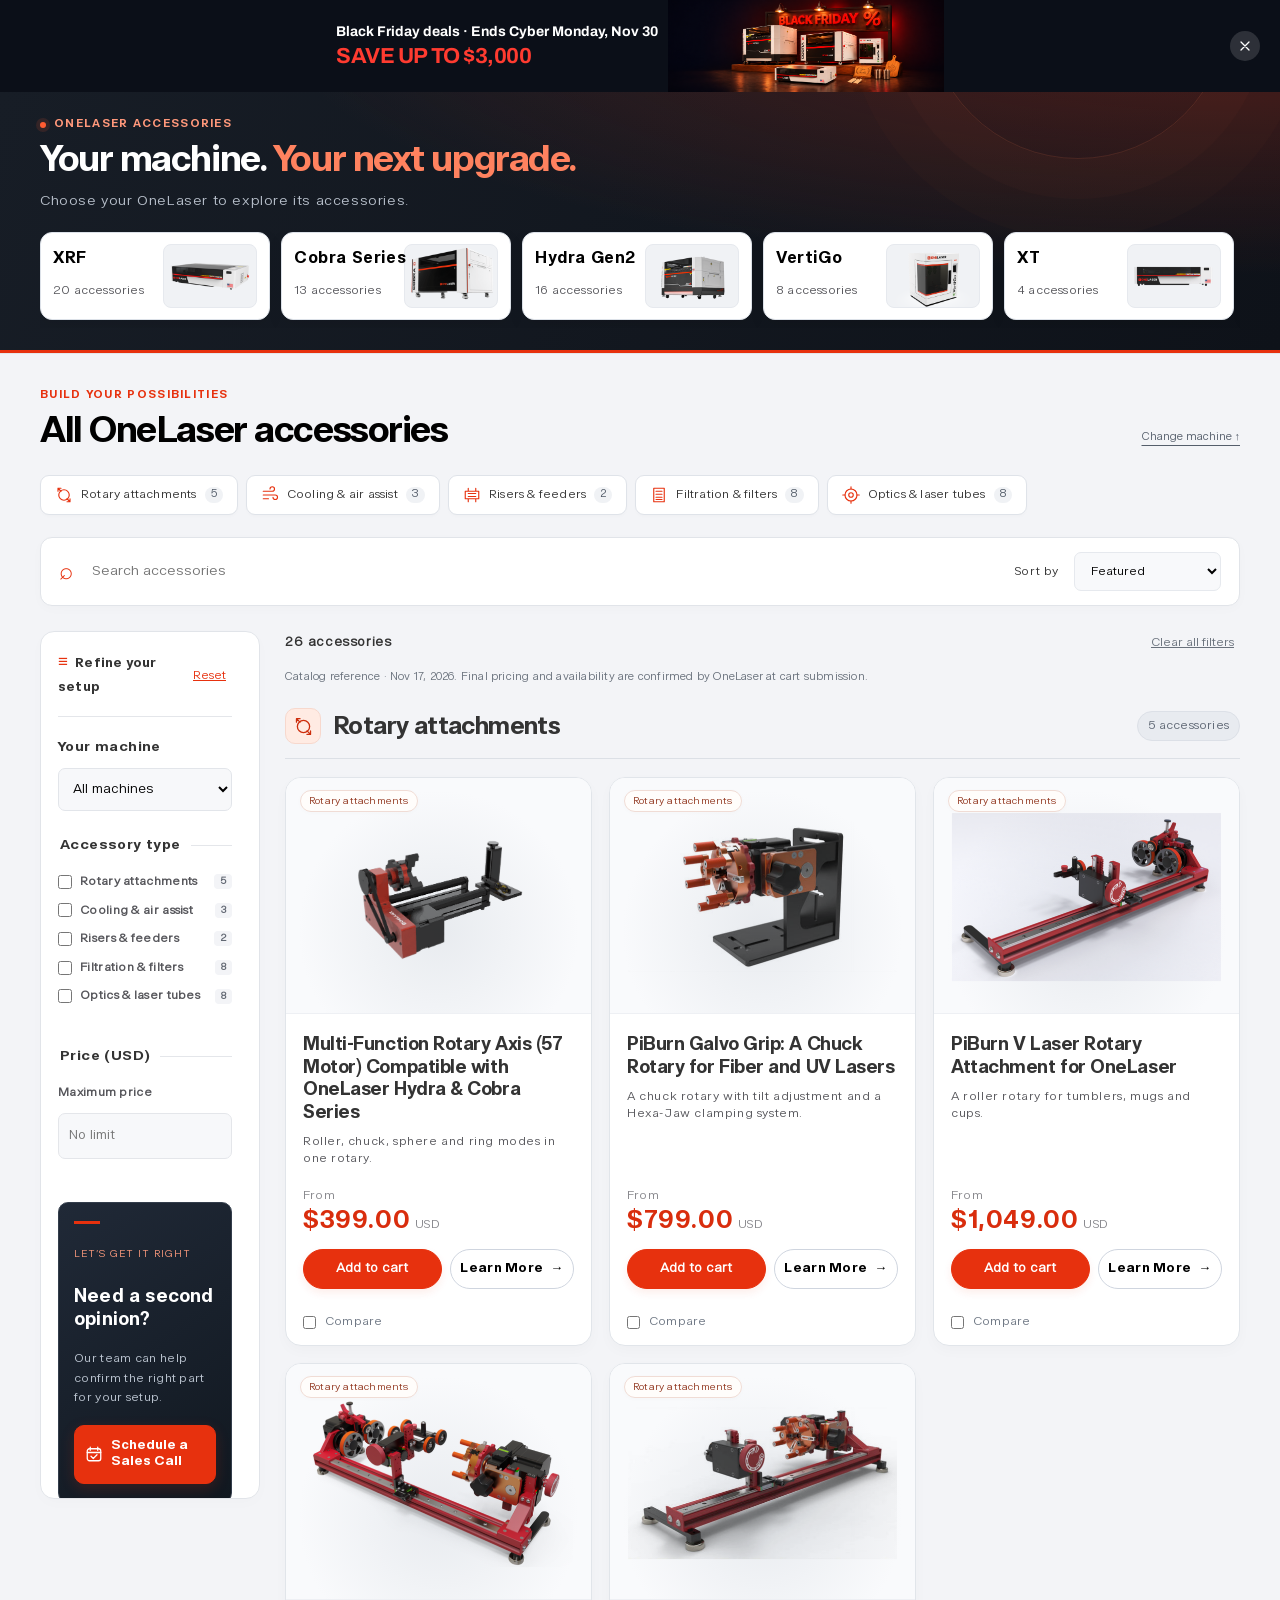
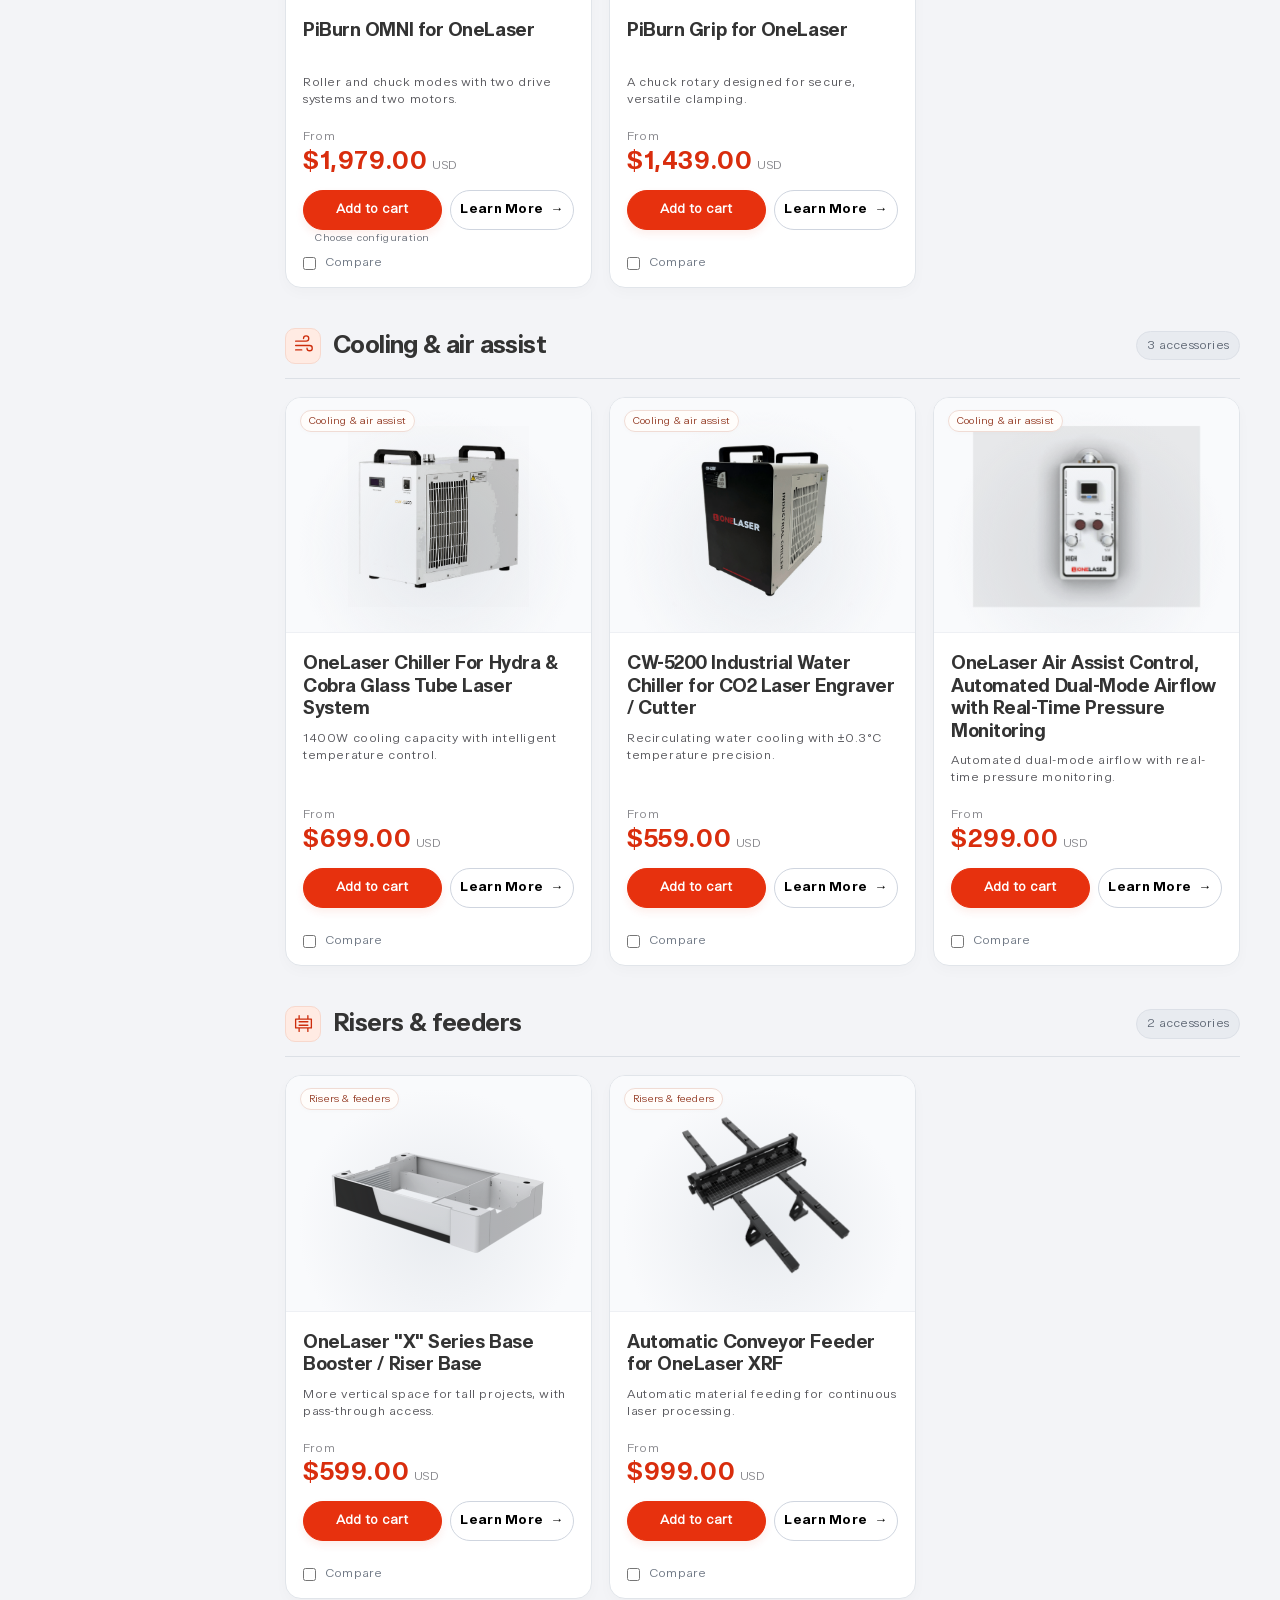
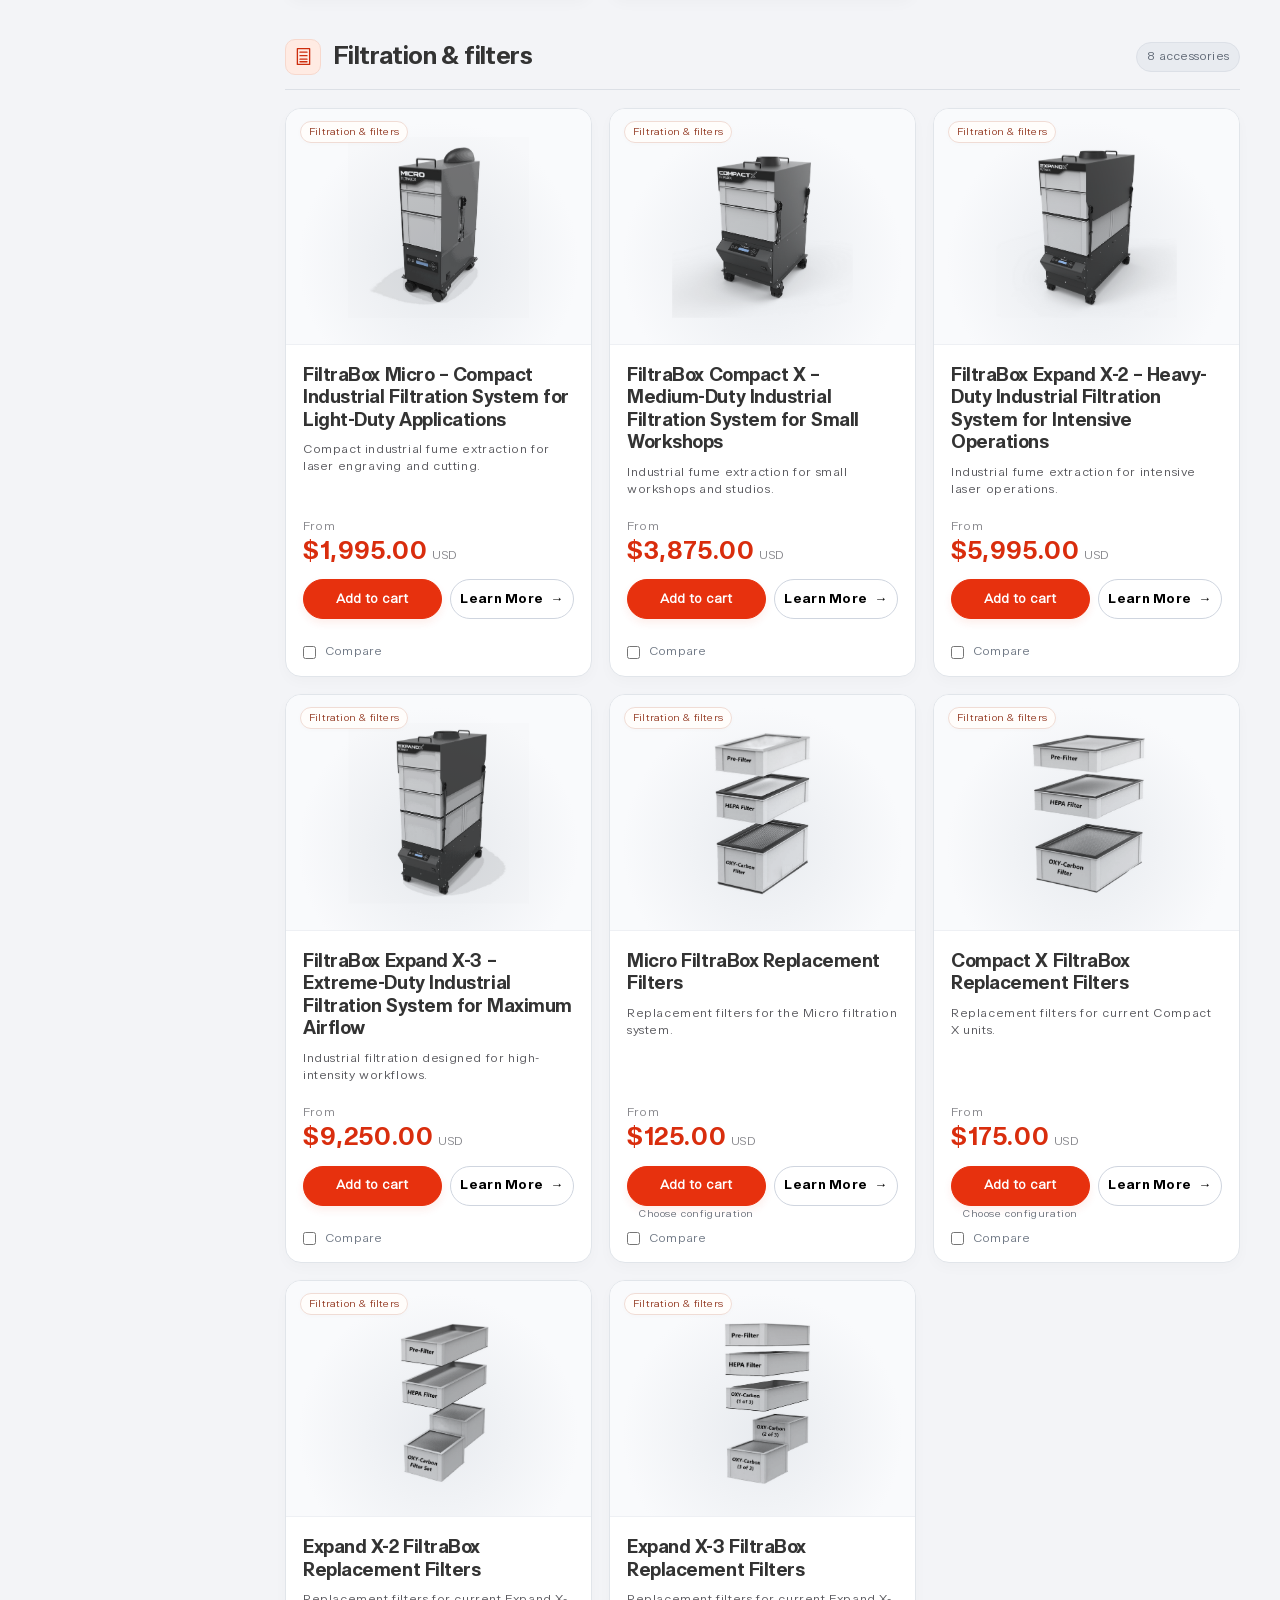
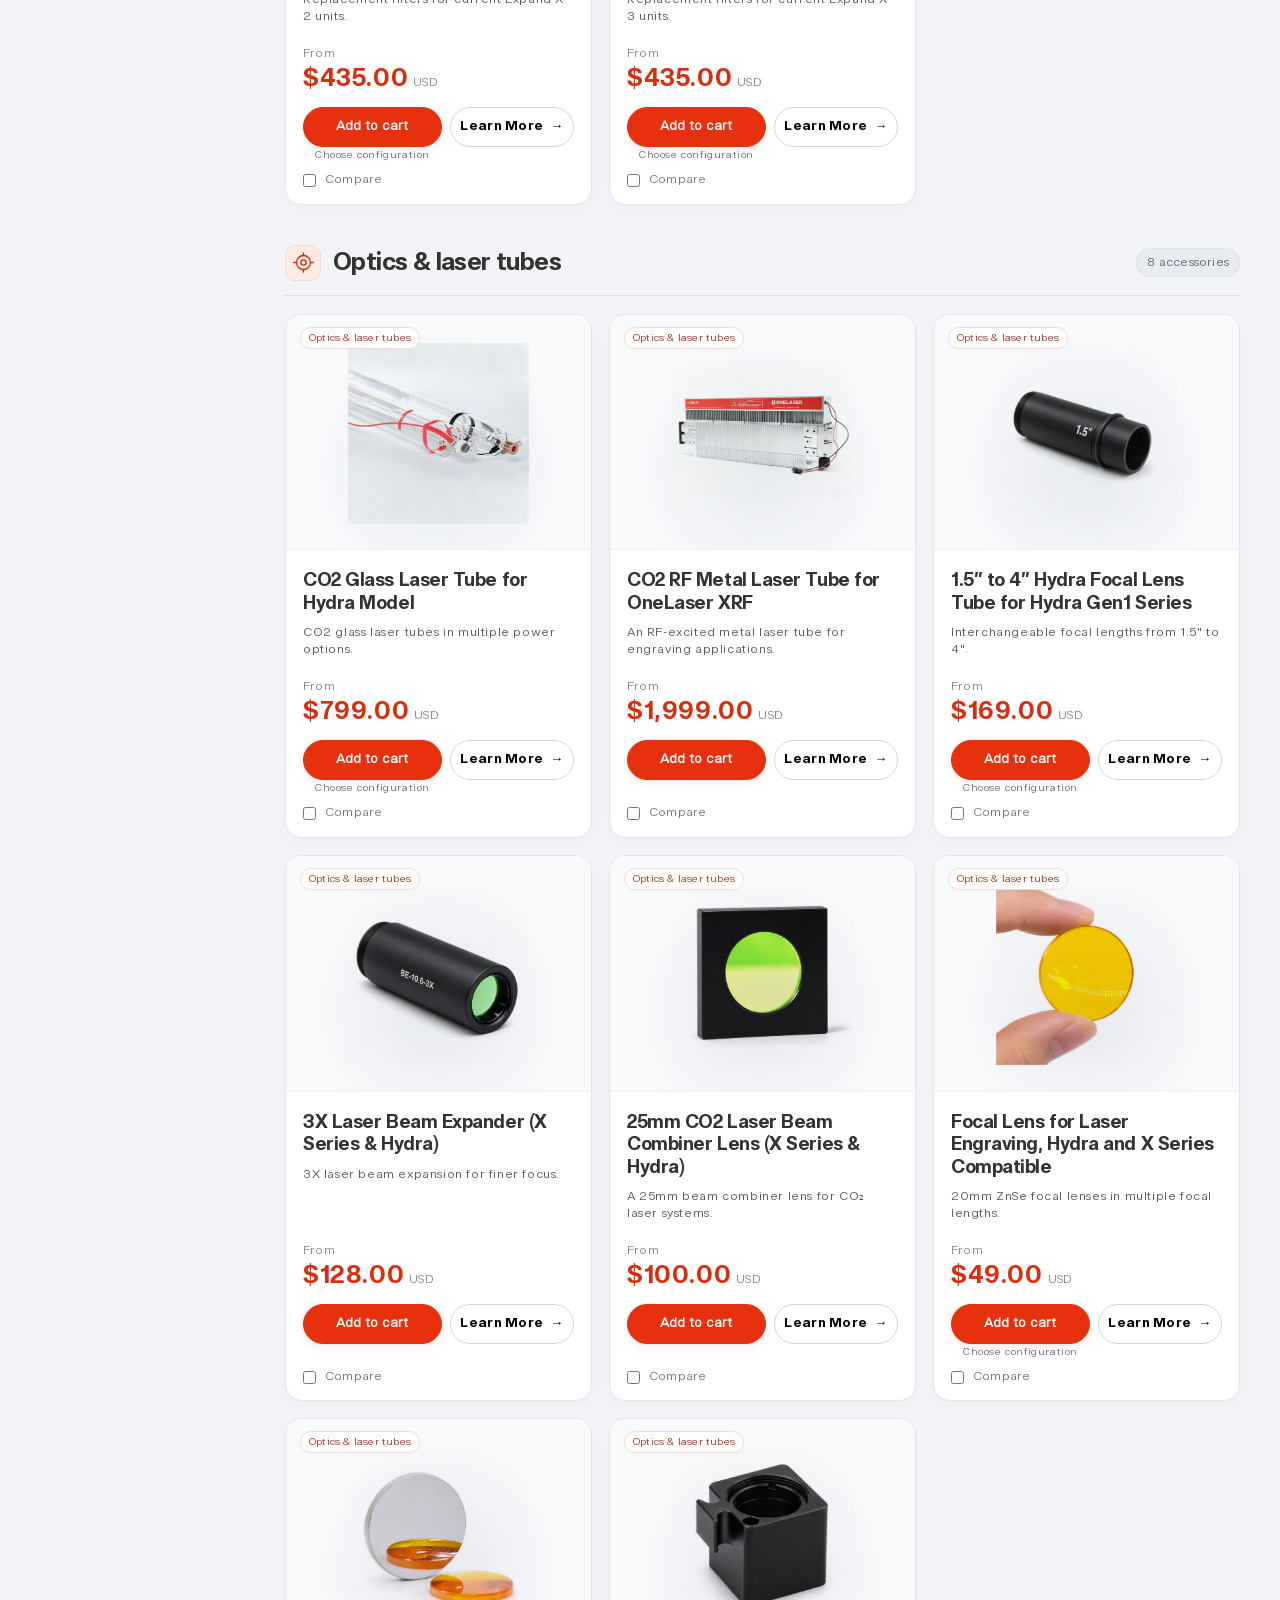
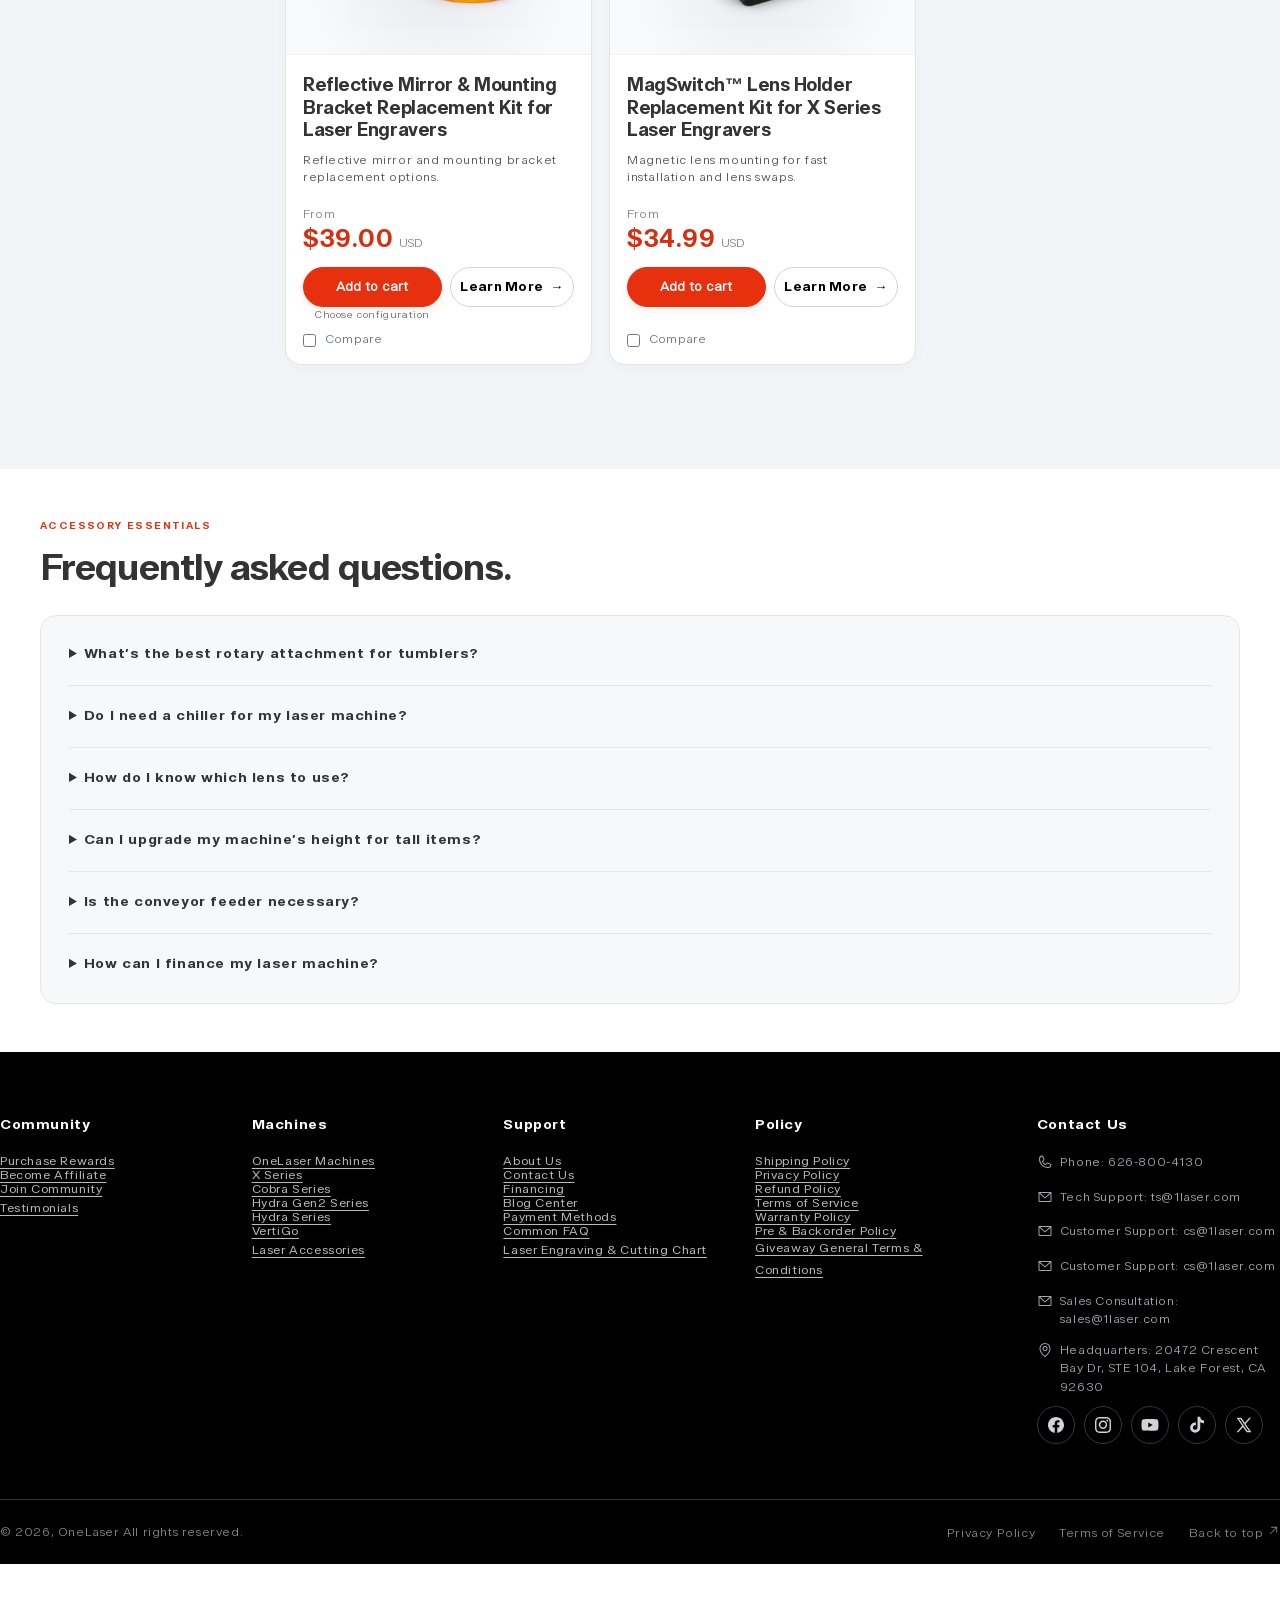
==== index.html @ fb78342f "Publish standalone OneLaser accessories preview" ====
<!doctype html><html lang="en"><head><meta charset="utf-8"><meta name="viewport" content="width=device-width, initial-scale=1"><title>Laser Accessories | OneLaser</title><meta name="description" content="Explore OneLaser rotaries, cooling, filtration and optics. Start with your machine and check setup requirements before you order."><link rel="stylesheet" href="assets/accessories.css"><link rel="stylesheet" href="assets/accessories-brand.css"><link rel="stylesheet" href="assets/accessories-typography.css"><script defer src="assets/accessories-data.js"></script><link rel="stylesheet" href="assets/site-shell.css"><script defer src="assets/site-shell.js"></script><script defer src="assets/accessories.js"></script></head><body>
<a class="skip" href="#machine-picker">Skip to machine selection</a><iframe class="site-chrome" data-site-shell="header" title="OneLaser website navigation" src="preview/site-header.html" scrolling="no"></iframe>
<main>
<section class="machine-section" id="machine-picker"><div class="wrap"><div class="section-head"><div><p class="eyebrow">ONELASER ACCESSORIES</p><h1>Your machine. <span>Your next upgrade.</span></h1><p class="picker-intro">Choose your OneLaser to explore its accessories.</p></div></div><div id="machines" class="machines" role="group" aria-label="Choose your machine"></div></div></section>
<section class="catalog-section" id="catalog"><div class="wrap"><div class="section-head"><div><p class="eyebrow">BUILD YOUR POSSIBILITIES</p><h2 id="catalog-title">Accessories for your machine</h2></div><button id="change-machine" class="text-link">Change machine ↑</button></div><nav id="category-nav" class="category-nav" aria-label="Accessory categories"></nav><div class="toolbar"><label class="search"><span aria-hidden="true">⌕</span><input id="search" type="search" placeholder="Search accessories" aria-label="Search accessories"></label><button class="mobile-filter" id="filter-toggle" aria-expanded="false" aria-controls="filters">Filters +</button><label class="sort">Sort by <select id="sort"><option value="featured">Featured</option><option value="price-asc">Price: low to high</option><option value="price-desc">Price: high to low</option><option value="name">Name: A–Z</option></select></label></div><div class="catalog-layout"><aside id="filters" tabindex="0" aria-label="Accessory filters"><div class="filter-heading"><strong>Refine your setup</strong><button data-reset>Reset</button></div><label class="filter-label" for="machine-select">Your machine</label><select id="machine-select"><option value="">All machines</option></select><fieldset><legend>Accessory type</legend><div id="categories"></div></fieldset><fieldset><legend>Price (USD)</legend><label for="max-price">Maximum price</label><input id="max-price" type="number" min="0" step="1" placeholder="No limit"><p class="fine" id="price-error" role="status"></p></fieldset><div class="help-card"><span>LET’S GET IT RIGHT</span><h3>Need a second opinion?</h3><p>Our team can help confirm the right part for your setup.</p><a href="https://www.1laser.com/products/sales-consultation-call#book" data-ol-booking data-product-handle="sales-consultation-call" data-loading="Opening appointment calendar…" data-error="The calendar could not load. Open the booking page to choose your time." data-fallback-label="Open booking page" data-close-label="Close appointment calendar" class="booking-cta" aria-label="Schedule a Sales Call" aria-haspopup="dialog"><svg width="18" height="18" viewBox="0 0 24 24" fill="none" stroke="currentColor" stroke-width="1.7" stroke-linecap="round" stroke-linejoin="round" aria-hidden="true"><rect x="3" y="5" width="18" height="16" rx="3"/><path d="M7 3v4m10-4v4M3 10h18m-13 5 3 3 5-5"/></svg><span class="booking-copy">Schedule a Sales Call</span></a></div></aside><div><div class="results-line"><p id="count" role="status" aria-live="polite"></p><button data-reset>Clear all filters</button></div><div id="chips" class="chips"></div><p class="snapshot-note">Catalog reference · Nov 17, 2026. Final pricing and availability are confirmed by OneLaser at cart submission.</p><div id="products" class="product-grid"></div><div id="empty" hidden><h3>No accessories match this setup.</h3><p>Try another category or remove a filter.</p><button class="button primary" data-reset>Reset filters</button></div><noscript><p>Enable JavaScript to filter this collection, or <a href="https://www.1laser.com/collections/laser-accessories">browse all accessories on OneLaser</a>.</p></noscript></div></div></div></section>
<section class="wrap guidance" aria-labelledby="accessories-faq-title"><div><p class="eyebrow">ACCESSORY ESSENTIALS</p><h2 id="accessories-faq-title">Frequently asked questions.</h2></div><div class="faqs"><details name="accessories-faq"><summary>What’s the best rotary attachment for tumblers?</summary><div class="faq-answer"><p>We recommend the PiBurn Rotary, which offers excellent stability, grip, and ease of use for drinkware engraving.</p></div></details><details name="accessories-faq"><summary>Do I need a chiller for my laser machine?</summary><div class="faq-answer"><p>If you’re using a high-wattage system like Hydra, a chiller is essential for keeping your machine cool and running efficiently.</p></div></details><details name="accessories-faq"><summary>How do I know which lens to use?</summary><div class="faq-answer"><p>A 2" focal lens works for most jobs. Use a longer lens (3"–4") for deeper cuts and a shorter lens (1.5") for fine engraving.</p></div></details><details name="accessories-faq"><summary>Can I upgrade my machine’s height for tall items?</summary><div class="faq-answer"><p>Yes! The Base Boost Riser gives you more vertical space and enables passthrough for longer items.</p></div></details><details name="accessories-faq"><summary>Is the conveyor feeder necessary?</summary><div class="faq-answer"><p>It’s a huge time-saver for businesses that handle repeat jobs or fabric, leather, and signage material.</p></div></details><details name="accessories-faq"><summary>How can I finance my laser machine?</summary><div class="faq-answer"><p>We offer financing through Shop Pay, ClickLease and more—making it easier to start or grow your business.</p></div></details></div></section>
</main><iframe class="site-chrome" data-site-shell="footer" title="OneLaser website footer" src="preview/site-footer.html" scrolling="no"></iframe>
<div class="compare-tray" id="compare-tray" hidden><span id="compare-count" role="status"></span><button id="open-compare" class="button primary">Compare accessories →</button><button id="clear-compare">Clear</button></div><dialog id="compare-dialog" aria-labelledby="compare-title"><div class="dialog-head"><h2 id="compare-title">Find your next upgrade</h2><button id="close-compare" aria-label="Close comparison">✕</button></div><div class="table-scroll"><table id="compare-table"></table></div><p class="fine">Comparison is a guide. Confirm exact configuration and current pricing on the product page.</p></dialog><dialog id="variant-dialog" aria-labelledby="variant-title"><div class="dialog-head"><h2 id="variant-title">Choose your configuration</h2><button type="button" id="close-variant" aria-label="Close configuration">✕</button></div><h3 id="variant-product"></h3><p id="variant-note" class="fine"></p><form id="variant-form" method="post" action="https://www.1laser.com/cart/add"><label for="variant-select">Configuration</label><select id="variant-select" name="id" required><option value="">Select a configuration</option></select><label for="cart-quantity">Quantity</label><input id="cart-quantity" name="quantity" type="number" min="1" max="99" value="1" required><input name="return_to" type="hidden" value="/cart"><p id="variant-price" role="status"></p><p class="fine">Confirm your machine, connector and required accessories before adding. You’ll continue to your OneLaser cart.</p><button class="button primary" type="submit">Add to cart →</button><a id="variant-learn" class="text-link">Learn More</a></form></dialog></body></html>
---- assets/accessories.css ----
@font-face{font-family:Archivo;src:url('archivo-400.woff2') format('woff2');font-weight:400;font-display:swap}@font-face{font-family:Archivo;src:url('archivo-700.woff2') format('woff2');font-weight:700;font-display:swap}:root{--accent:#e7310e;--ink:#272727;--muted:#656565;--line:#dededb;--soft:#f5f5f2}*{box-sizing:border-box}html{scroll-behavior:smooth;scroll-padding-top:25px}body{margin:0;font-family:Archivo,Arial,sans-serif;color:var(--ink);font-size:14px;line-height:1.6}button,input,select{font:inherit}a{color:inherit;text-decoration:none}a:hover{text-decoration:underline}button,a,input,select,summary{touch-action:manipulation}button{cursor:pointer;color:inherit}button:disabled{cursor:not-allowed}button:focus-visible,a:focus-visible,input:focus-visible,select:focus-visible,summary:focus-visible{outline:3px solid var(--accent);outline-offset:4px}[hidden]{display:none!important}.wrap{width:min(1320px,calc(100% - 80px));margin:auto}.announcement{background:#242424;color:white;text-align:center;padding:9px 20px;font-size:11px;letter-spacing:.02em}.announcement a{margin-left:28px}.header{min-height:88px;display:flex;align-items:center;justify-content:space-between;padding:20px 40px;border-bottom:1px solid var(--line);gap:25px}.logo{font-size:25px;letter-spacing:-1.5px;font-weight:700;white-space:nowrap}.logo span{color:var(--accent)}.logo i{font-size:10px;vertical-align:top;letter-spacing:0}.header nav{display:flex;gap:32px;font-size:13px}.active{color:var(--accent)}.header-help{border-bottom:1px solid var(--ink);font-size:12px}.breadcrumb{padding-top:23px;font-size:11px;color:var(--muted)}.breadcrumb span{margin:0 12px;color:#aaa}.hero{display:grid;grid-template-columns:1fr 1fr;gap:70px;padding-top:38px;padding-bottom:62px;align-items:center}.eyebrow{font-size:10px;font-weight:700;letter-spacing:.14em;margin:0 0 14px;color:var(--accent)}h1{font-size:clamp(36px,4.4vw,65px);line-height:1.08;letter-spacing:-2.6px;margin:0 0 22px}h1 span{color:var(--accent)}.intro{color:var(--muted);font-size:15px;max-width:450px;margin-bottom:29px}.button{display:inline-flex;align-items:center;justify-content:space-between;gap:30px;padding:14px 22px;border:1px solid var(--line);background:white;border-radius:5px;font-weight:700;font-size:12px;text-decoration:none!important}.primary{background:var(--accent);border-color:var(--accent);color:white}.primary:hover{background:#bc280b}.text-link{display:inline-block;margin-left:22px;font-size:12px;text-decoration:underline;text-underline-offset:5px}.hero-note{margin-top:28px;color:var(--muted);font-size:11px}.dot{display:inline-block;background:var(--accent);width:6px;height:6px;border-radius:50%;margin-right:8px}.hero-visual{background:var(--soft);border-radius:18px;position:relative;padding:26px 28px 18px;overflow:hidden}.hero-visual img{width:100%;height:285px;object-fit:contain;mix-blend-mode:multiply}.visual-label,.visual-bottom{font-size:9px;letter-spacing:.1em;font-weight:700}.visual-bottom{display:flex;align-items:center;justify-content:space-between}.visual-bottom a{background:white;border:1px solid var(--line);border-radius:50%;padding:7px 13px;font-size:18px}.machine-section{background:var(--soft);padding:40px 0}.section-head{display:flex;justify-content:space-between;align-items:end;gap:25px;margin-bottom:26px}.section-head a,.section-head>p{font-size:12px;color:var(--muted)}h2{font-size:29px;letter-spacing:-.9px;line-height:1.2;margin:0}.machines{display:grid;grid-template-columns:repeat(7,1fr);gap:10px}.machine{background:white;border:1px solid var(--line);border-radius:9px;padding:19px 10px;text-align:left;min-height:105px;position:relative}.machine::before{content:'▱';display:block;font-size:23px;line-height:1;color:#999;margin-bottom:12px}.machine strong{display:block;font-size:12px}.machine small{font-size:10px;color:var(--muted)}.machine[aria-pressed=true]{border-color:var(--accent);box-shadow:inset 0 0 0 1px var(--accent)}.machine[aria-pressed=true]::after{content:'✓';position:absolute;right:10px;top:8px;color:var(--accent)}.fine{font-size:11px;color:var(--muted);margin-top:16px}.goals{padding-top:53px;padding-bottom:53px}.goal-grid{display:grid;grid-template-columns:repeat(3,1fr);gap:16px}.goal-grid button{background:white;border:1px solid var(--line);border-radius:10px;text-align:left;padding:23px;transition:transform .18s,border-color .18s}.goal-grid button:hover{border-color:var(--accent);transform:translateY(-3px)}.goal-grid span{font-size:27px;color:var(--accent);display:block;line-height:1;margin-bottom:18px}.goal-grid strong{display:block;font-size:16px;letter-spacing:-.3px}.goal-grid small{display:block;color:var(--muted);margin:5px 0 20px;font-size:11px}.goal-grid b{font-size:11px}.catalog-section{background:#fafaf9;border-top:1px solid var(--line);padding:50px 0 65px}.toolbar{display:flex;align-items:center;border-top:1px solid var(--line);border-bottom:1px solid var(--line);padding:17px 0;gap:15px}.search{display:flex;align-items:center;gap:10px}.search span{font-size:24px}.search input{width:280px;border:0;background:transparent;padding:8px}.sort{margin-left:auto;display:flex;align-items:center;gap:15px;font-size:12px}select{padding:10px;background:white;border:1px solid var(--line);border-radius:5px;max-width:100%}.catalog-layout{display:grid;grid-template-columns:210px 1fr;gap:32px;padding-top:25px}.filter-heading{display:flex;justify-content:space-between;font-size:12px;margin-bottom:22px}button[data-reset],.results-line button,#clear-compare{border:0;background:transparent;text-decoration:underline;font-size:11px}.filter-label{display:block;font-weight:700;font-size:12px;margin-bottom:10px}#machine-select{width:100%;font-size:12px}fieldset{border:0;border-top:1px solid var(--line);padding:20px 0 5px;margin:24px 0 0}legend{font-weight:700;font-size:12px;padding-right:10px}fieldset label{font-size:12px;display:flex;gap:7px;margin-bottom:13px;align-items:center}fieldset input[type=checkbox]{accent-color:var(--accent)}fieldset label small{margin-left:auto;color:var(--muted)}#max-price{width:100%;padding:10px;border:1px solid var(--line);border-radius:4px}.help-card{background:#eeeee9;padding:20px;border-radius:8px;margin-top:25px}.help-card span{font-size:9px;letter-spacing:.08em;color:var(--muted)}h3{font-size:15px;line-height:1.4}.help-card p{font-size:12px;color:var(--muted)}.help-card a{font-size:11px;font-weight:700}.results-line{display:flex;justify-content:space-between;font-size:12px}.results-line p{margin:0}.chips{display:flex;gap:6px;flex-wrap:wrap}.chips button{font-size:10px;border:1px solid var(--line);background:white;border-radius:4px;padding:5px 8px;margin-top:10px}.snapshot-note{font-size:10px;color:var(--muted);margin:12px 0 20px}.product-grid{display:grid;grid-template-columns:repeat(3,minmax(0,1fr));gap:18px}.product{border:1px solid var(--line);background:white;border-radius:12px;overflow:hidden;display:flex;flex-direction:column}.product-image{background:#f2f2ef;position:relative}.product-image img{width:100%;height:220px;object-fit:contain;mix-blend-mode:multiply;padding:20px;transition:transform .25s}.product-image:hover img{transform:scale(1.04)}.product-type{position:absolute;left:14px;top:12px;font-size:9px;background:white;padding:3px 7px;border-radius:3px;z-index:1}.product-body{padding:18px;display:flex;flex:1;flex-direction:column}.product h3{margin:0 0 9px;font-size:14px}.product-description{font-size:11px;color:var(--muted);margin:0 0 13px}.product-bottom{display:flex;justify-content:space-between;align-items:center;margin-top:5px;gap:10px}.price{font-size:17px;font-weight:700;white-space:nowrap}.price small{font-size:9px;font-weight:400;margin-left:4px}.product-bottom a{border:1px solid var(--ink);border-radius:4px;padding:8px 9px;font-size:10px;font-weight:700}.compare-check{display:flex;align-items:center;gap:6px;margin-top:16px;font-size:10px;color:var(--muted)}.compare-check input{accent-color:var(--accent)}#empty{padding:45px;text-align:center;border:1px dashed var(--line)}.guidance{display:grid;grid-template-columns:1fr 1.2fr;gap:90px;padding-top:65px;padding-bottom:65px}.guidance>div>p:not(.eyebrow){color:var(--muted);font-size:12px}.guidance .text-link{margin-left:0}.faqs details{border-bottom:1px solid var(--line);padding:18px 0}.faqs details:first-child{padding-top:0}.faqs summary{cursor:pointer;font-weight:700;font-size:13px}.faqs p{font-size:12px;color:var(--muted)}.expert{background:#242424;color:white;padding:45px 0}.expert .wrap{display:flex;align-items:center;justify-content:space-between}.expert p:not(.eyebrow){font-size:12px;color:#ccc}.expert .eyebrow{color:#ff7b60}.expert .button{border:0}footer{display:flex;align-items:center;gap:35px;padding-top:33px!important;padding-bottom:90px!important;font-size:10px;color:var(--muted)}footer .logo{font-size:21px;color:var(--ink)}footer a:nth-last-child(2){margin-left:auto}.compare-tray{position:fixed;bottom:20px;left:50%;transform:translateX(-50%);background:#242424;color:white;padding:13px 20px;border-radius:10px;display:flex;align-items:center;gap:22px;box-shadow:0 5px 30px #0003;z-index:10;font-size:12px;max-width:calc(100% - 24px);width:max-content}#clear-compare{color:white}.mobile-filter{display:none}dialog{border:1px solid var(--line);border-radius:14px;width:min(1050px,95%);padding:25px;max-height:85vh}dialog::backdrop{background:#0007}.dialog-head{display:flex;align-items:center;justify-content:space-between;margin-bottom:20px}.dialog-head h2{font-size:23px}.dialog-head button{background:none;border:0;font-size:20px}.table-scroll{overflow:auto}table{border-collapse:collapse;width:100%;font-size:12px}td,th{border:1px solid var(--line);padding:14px;min-width:160px;text-align:left;vertical-align:top}th{background:var(--soft)}td img{width:110px;height:90px;object-fit:contain}.skip{position:absolute;left:10px;top:-100px;background:white;padding:12px;z-index:100}.skip:focus{top:10px}@media(min-width:1500px){.hero-visual img{height:325px}}@media(max-width:1050px){.wrap{width:calc(100% - 40px)}.header{padding:20px}.header nav{gap:18px}.hero{gap:30px}.hero h1{font-size:43px}.hero .text-link{display:block;margin:18px 0 0}.machines{grid-template-columns:repeat(4,1fr)}.product-grid{grid-template-columns:repeat(2,minmax(0,1fr))}.catalog-layout{grid-template-columns:190px 1fr;gap:20px}.guidance{gap:35px}.header-help{display:none}}@media(max-width:650px){.announcement{font-size:9px}.announcement a{display:none}.header{min-height:70px;flex-wrap:wrap;gap:12px}.logo{font-size:23px}.header nav{gap:14px;font-size:10px}.header nav a:first-child{display:none}.wrap{width:calc(100% - 32px)}.hero{grid-template-columns:1fr;padding-top:28px;padding-bottom:35px;gap:28px}.hero h1{font-size:42px;letter-spacing:-1.7px}.intro{font-size:13px}.hero-visual img{height:220px}.hero .text-link{display:inline-block;margin-left:16px}.hero-note{margin-top:20px}.hero-visual{padding:20px}.machine-section{padding:30px 0}.section-head{display:block}.section-head>a{display:inline-block;margin-top:12px}h2{font-size:25px}.machines{grid-template-columns:repeat(2,1fr)}.machine{min-height:87px;padding:14px}.machine:first-child{grid-column:span 2;min-height:auto;display:flex;align-items:center;gap:12px}.machine:first-child::before{margin:0}.machine:first-child small{margin-left:auto}.goals{padding-top:35px;padding-bottom:35px}.goal-grid{grid-template-columns:1fr;gap:10px}.goal-grid button{padding:18px 18px 18px 60px;position:relative}.goal-grid span{position:absolute;left:18px;top:22px}.goal-grid small{margin-bottom:8px}.catalog-section{padding:35px 0}.catalog-layout{grid-template-columns:1fr}.toolbar{flex-wrap:wrap}.search{width:100%}.search input{width:100%}.sort{margin-left:auto;font-size:10px;gap:7px}.sort select{font-size:11px}.mobile-filter{display:block;border:1px solid var(--line);border-radius:4px;padding:10px;background:white;font-size:11px}#filters{display:none;padding:20px;background:white;border:1px solid var(--line);border-radius:8px}#filters.open{display:block}.product-grid{gap:10px}.product-image img{height:155px;padding:16px}.product-body{padding:12px}.product h3{font-size:12px}.product-type{font-size:8px;left:8px;top:8px;max-width:90%}.product-description{font-size:10px}.product-bottom{display:block}.price{font-size:16px}.product-bottom a{display:block;margin-top:10px;text-align:center;font-size:10px}.guidance{grid-template-columns:1fr;padding-top:35px;padding-bottom:35px;gap:30px}.expert .wrap{display:block}.expert .button{margin-top:15px}footer{flex-wrap:wrap;gap:15px}footer a:nth-last-child(2){margin-left:0}.compare-tray{gap:10px;padding:10px;font-size:10px}.compare-tray .button{padding:10px;font-size:10px;gap:6px}dialog{padding:16px}.dialog-head h2{font-size:18px}}@media(prefers-reduced-motion:reduce){html{scroll-behavior:auto}*,*::before,*::after{transition:none!important}}

.expert .button{color:var(--ink)}
.machine-section{padding:56px 0 42px;background:#f5f5f2}.machine-section h1{font-size:clamp(36px,4vw,56px);letter-spacing:-1.7px;margin:0;line-height:1.08}.picker-intro{font-size:15px;color:var(--muted);margin-top:18px}.machines{grid-template-columns:repeat(3,1fr);gap:16px;margin-top:32px}.machine{min-height:140px;padding:25px;background:white;transition:border-color .15s,box-shadow .15s}.machine::before{font-size:35px;margin-bottom:22px}.machine strong{font-size:18px;margin-bottom:5px;letter-spacing:-.3px}.machine small{font-size:11px}.machine:hover{border-color:var(--accent)}.picker-actions{display:flex;align-items:center;gap:25px;margin-top:26px}.picker-actions button{border:0;background:transparent;margin:0;padding:0;font-size:12px}.picker-actions span{font-size:11px;color:var(--muted)}.choose-prompt{padding:50px 0;text-align:center}.choose-prompt>span{display:block;font-size:25px;color:var(--accent)}.choose-prompt p{font-size:19px;font-weight:700;margin:5px 0}.choose-prompt small{color:var(--muted)}.category-nav{display:flex;flex-wrap:wrap;gap:9px;margin:8px 0 25px}.category-nav a{padding:9px 13px;border:1px solid var(--line);background:white;border-radius:5px;font-size:11px}.category-nav a:hover{border-color:var(--accent);color:var(--accent)}.category-nav span{color:var(--muted);margin-left:7px}#products{display:block}.category-group{margin-bottom:35px;scroll-margin-top:25px}.category-heading{display:flex;justify-content:space-between;align-items:center;border-bottom:1px solid var(--line);margin-bottom:18px;padding-bottom:12px;gap:10px}.category-heading h3{font-size:21px;margin:0;letter-spacing:-.6px}.category-heading>span{font-size:11px;color:var(--muted)}.quick-cart{margin:14px 0 0}.quick-cart .button,.configure-cart{width:100%;display:flex;justify-content:center;padding:11px 8px}.configure-cart{margin-top:14px}.options-note{font-size:9px;text-align:center;color:var(--muted);margin-top:5px}.button:disabled{opacity:.55}.product-bottom{align-items:flex-start}.product-bottom a{border:0;text-decoration:underline;padding:3px 0;font-size:11px}.product-bottom .price{font-size:16px}.product-bottom .price small{font-size:9px}.compare-check{margin-top:12px}#variant-dialog{max-width:560px}#variant-form>label{display:block;font-size:12px;font-weight:700;margin:18px 0 7px}#variant-select{width:100%}#cart-quantity{width:95px;padding:10px;border:1px solid var(--line);border-radius:4px}#variant-price{font-weight:700;font-size:20px}#variant-form .button{min-width:160px}#variant-note{border-left:3px solid var(--accent);padding-left:12px}.catalog-layout>div{min-width:0}.category-group .product-grid{align-items:stretch}@media(max-width:650px){.machine-section{padding:32px 0}.machine-section h1{font-size:37px}.machines{grid-template-columns:repeat(2,1fr);gap:10px;margin-top:25px}.machine{padding:18px;min-height:132px}.machine:first-child{grid-column:auto;display:block;min-height:132px}.machine:first-child::before{margin-bottom:22px}.machine strong{font-size:16px}.machine small{font-size:10px}.picker-actions{display:block}.picker-actions span{display:block;margin-top:14px}.category-nav{display:flex;flex-wrap:nowrap;overflow-x:auto;padding:4px 1px 10px}.category-nav a{white-space:nowrap}.category-heading h3{font-size:18px}.product-bottom{display:block}.product-bottom a{display:inline-block;margin:7px 0 0}.product-body .price{font-size:15px}.category-heading>span{font-size:10px}.product-image img{height:160px}}
#change-machine{border:0;background:none;padding:4px 0;cursor:pointer}.options-note{min-height:14px}.quick-cart{margin-bottom:19px}

.machine-section{padding:26px 0 24px}.machine-section .section-head{margin-bottom:18px}.machine-section h1{font-size:30px;letter-spacing:-.8px;line-height:1.2}.machine-section .eyebrow{margin-bottom:8px}.picker-intro{font-size:12px;margin:9px 0 0}.machines{display:flex;flex-wrap:nowrap;gap:12px;margin-top:0;overflow-x:auto;padding:2px 2px 6px}.machine,.machine:first-child{flex:1 0 0;min-width:145px;min-height:76px;padding:15px 16px;display:block}.machine::before,.machine:first-child::before{display:none}.machine strong{font-size:15px;line-height:1.3;margin-bottom:7px}.machine small{font-size:10px;white-space:nowrap}.machine[aria-pressed=true]::after{font-size:11px;right:8px;top:5px}.catalog-section{padding-top:30px}@media(max-width:650px){.machine-section{padding:22px 0 18px}.machine-section h1{font-size:27px}.machine-section .section-head{margin-bottom:16px}.machines{gap:9px}.machine,.machine:first-child{flex:0 0 155px;min-height:74px;padding:14px}.machine strong{font-size:14px}.machine small{font-size:10px}.catalog-section{padding-top:26px}}

.machines{overscroll-behavior-x:contain;scroll-snap-type:x proximity;-webkit-overflow-scrolling:touch;scrollbar-width:thin;scrollbar-color:#bcbcb6 transparent}.machine{scroll-snap-align:start}
---- assets/accessories-brand.css ----
:root{--ink:#171a1f;--muted:#626873;--line:#e4e6ea;--soft:#f3f4f7;--accent:#e7310e;--accent-deep:#c82709;--accent-soft:#fff0ea;--night:#11151c}
body{background:#fff}.announcement{background:var(--night);font-size:11px;padding:8px 20px;letter-spacing:.04em}.announcement a{color:#ff9a7d}.header{padding:23px 40px;min-height:83px;border-bottom:1px solid #e6e8ec}.logo{display:inline-flex;align-items:center}.logo img{display:block;max-width:100%;height:auto}.header nav{font-size:13px;font-weight:700;gap:34px}.header nav a{position:relative}.header nav .active:after{content:'';position:absolute;bottom:-30px;left:0;right:0;height:3px;background:var(--accent);border-radius:2px}.header-help{background:var(--accent);color:#fff;padding:10px 18px;border:0;border-radius:30px;font-weight:700;box-shadow:0 4px 14px #e7310e22}.breadcrumb{padding-top:15px;padding-bottom:15px;color:#717782}.breadcrumb a{color:#3a3f47}.wrap{max-width:1360px}
.machine-section{position:relative;overflow:hidden;background:radial-gradient(ellipse at 95% -30%,#9d2a1870,transparent 55%),linear-gradient(115deg,#171d26,#0e1219);padding:25px 0 22px;color:#fff;border-bottom:3px solid var(--accent)}.machine-section:before{content:'';position:absolute;width:300px;height:300px;right:4%;top:-235px;border:1px solid #ff7f4d25;border-radius:50%;box-shadow:0 0 0 40px #ff7f4d06,0 0 0 80px #ff7f4d05;pointer-events:none}.machine-section .wrap{position:relative}.machine-section .section-head{margin-bottom:18px}.machine-section .eyebrow{color:#ff987b;font-size:10px;letter-spacing:.17em;display:flex;align-items:center;gap:8px}.machine-section .eyebrow:before{content:'';width:6px;height:6px;border-radius:50%;background:#ff5c32;box-shadow:0 0 0 4px #ff5c3220}.machine-section h1{font-size:32px;color:#fff;letter-spacing:-.9px}.machine-section h1 span{color:#ff825f}.picker-intro{color:#b7bfca;font-size:12px;margin-top:8px}.machines{gap:11px;padding:2px 2px 8px;scrollbar-color:#606976 #ffffff08}.machine,.machine:first-child{position:relative;background:#fff;border:1px solid #dce1e8;border-radius:12px;color:#202630;flex:1 0 0;min-width:206px;height:88px;min-height:88px;display:flex;align-items:center;padding:14px 12px;isolation:isolate;box-shadow:0 6px 16px #00000012;transition:background .2s,border-color .2s,transform .2s}.machine:hover{background:#fffaf7;border-color:#fa8568;transform:translateY(-2px)}.machine strong{font-size:14px;margin-bottom:6px;color:#202630}.machine small{color:#626b78;font-size:10px}.machine[aria-pressed=true]{background:#fff7f2;border-color:#ff6d48;box-shadow:0 0 0 1px #ff6d48,0 6px 16px #0002}.machine[aria-pressed=true] strong{color:#b82b0d}.machine[aria-pressed=true] small{color:#6c5045}.machine[aria-pressed=true]:after{color:#fff;right:7px;top:3px;background:#e7310e;width:16px;height:16px;border-radius:50%;line-height:16px;font-size:9px}.machine-photo{width:94px;height:64px;object-fit:cover;flex-shrink:0;order:2;margin-left:auto;filter:none;background:#f0f2f5;border:1px solid #e6e9ee;border-radius:8px}.machine-copy{display:block;position:relative;z-index:1;white-space:nowrap;min-width:78px;margin-right:4px}.machine::before{display:none}.machine:first-child::before{display:none}
.catalog-section{background:#f3f4f7;padding:34px 0 64px}.catalog-section .eyebrow{font-size:10px;margin-bottom:7px}.catalog-section h2{font-size:30px;font-weight:700;letter-spacing:-1px}.catalog-section .section-head{margin-bottom:23px}#change-machine{font-size:11px;color:#555e6b}.category-nav{margin-bottom:22px;gap:8px}.category-nav a{display:flex;align-items:center;gap:8px;padding:10px 14px;border-radius:9px;border:1px solid #dfe3e9;font-size:11px;background:#fff;box-shadow:0 2px 3px #1d253004;transition:background .18s,box-shadow .18s}.category-nav a>svg{width:18px;height:18px;color:var(--accent);flex-shrink:0}.category-nav a>span{border-radius:20px;display:inline-block;background:#f0f2f5;padding:0 6px;font-size:10px;margin:0;color:#4e5764}.category-nav a:hover{background:#fff5f1;border-color:#ee9d89;text-decoration:none;box-shadow:0 4px 12px #e7310e0a}
.toolbar{background:white;border:1px solid #e1e4e9;border-radius:12px;padding:12px 18px;box-shadow:0 3px 12px #1e273405;gap:15px}.search{flex:1}.search>span{color:var(--accent)}.search input{width:100%;max-width:470px;font-size:12px}.sort{font-size:11px}.sort select{border-color:#e6e9ee;background:#f8f9fb;font-size:11px;border-radius:7px;padding:9px 12px}.catalog-layout{grid-template-columns:220px minmax(0,1fr);gap:25px;padding-top:25px}#filters{align-self:start;background:#fff;border:1px solid #e1e4e9;border-radius:14px;padding:20px 17px;box-shadow:0 4px 15px #1c253204}.filter-heading{font-size:12px;border-bottom:1px solid var(--line);padding-bottom:17px;margin-bottom:20px}.filter-heading strong:before{content:'≡';color:var(--accent);font-size:17px;line-height:0;margin-right:7px}.filter-heading button{color:var(--accent)}.filter-label{font-size:11px}#machine-select{background:#f7f8fa;border-color:#e2e5ea;border-radius:7px}fieldset{margin-top:24px;padding-top:18px}legend{font-size:11px}fieldset label{font-size:11px;gap:8px}fieldset input[type=checkbox]{width:14px;height:14px;margin:0}fieldset label small{background:#f3f4f7;padding:1px 6px;border-radius:4px;font-size:9px}#max-price{font-size:12px;background:#f7f8fa;border-radius:7px}.help-card{position:relative;overflow:hidden;background:linear-gradient(145deg,#202937,#111820);color:#fff;border:1px solid #333d4b;border-radius:10px;padding:18px 15px;margin-top:22px}.help-card:before{content:'';width:26px;height:3px;background:var(--accent);display:block;margin-bottom:14px}.help-card span{color:#ff9c7e;font-size:8px}.help-card h3{font-size:15px}.help-card p{color:#bec7d3;font-size:11px}.help-card a{color:#fff;font-size:10px}.results-line{align-items:center;font-size:12px;margin:0 0 5px}.results-line p{font-weight:700}.results-line button{color:#69717c}.snapshot-note{font-size:10px;color:#68707b;margin:9px 0 23px}.chips button{background:#fff0ea;color:#a3290b;border-color:#f5bca9;padding:5px 10px;border-radius:20px}
.category-group{margin-bottom:40px}.category-heading{border-bottom:1px solid #dce0e6;padding-bottom:14px;gap:12px;margin-bottom:18px}.category-icon{display:inline-flex;align-items:center;justify-content:center;width:36px;height:36px;flex-shrink:0;background:#ffebe3;color:#cd2d0c;border-radius:10px;border:1px solid #f7d8cd}.category-icon svg{width:21px;height:21px}.category-heading h3{font-size:21px;letter-spacing:-.5px;margin:0}.category-heading>span:last-child{margin-left:auto;background:#e8ebf0;border:1px solid #dce0e7;border-radius:20px;padding:3px 10px;font-size:10px;color:#5c6572}.product-grid{gap:17px}.product{border:1px solid #e1e5ea;border-radius:16px;background:white;box-shadow:0 5px 14px #16263b06;transition:transform .2s,box-shadow .2s,border-color .2s}.product:hover{border-color:#e99c86;box-shadow:0 10px 30px #28364812;transform:translateY(-3px)}.product-image{background:radial-gradient(ellipse at 50% 65%,#e8ebef,transparent 65%),#f9fafc;border-bottom:1px solid #eef0f4}.product-image img{height:225px;padding:28px 18px 16px;mix-blend-mode:multiply}.product-type{background:#fffdfb;color:#8f321a;box-shadow:0 1px 5px #11111105;border:1px solid #f0dcd5;border-radius:20px;padding:3px 8px;font-size:8px;letter-spacing:.01em}.product-body{padding:20px 17px 15px}.product h3{font-size:14px;line-height:1.45;letter-spacing:-.15px;min-height:42px}.product-description{font-size:11px;color:#69707c;line-height:1.65;min-height:36px;margin-bottom:16px}.product-bottom{margin-top:16px;margin-bottom:15px}.product-bottom .price{font-size:23px;color:#171c24;letter-spacing:-.7px}.product-bottom .price small{font-size:9px;color:#626b78;font-weight:400;letter-spacing:0;margin-left:0;margin-right:3px}.product-bottom .price small:last-child{margin-left:5px}.purchase-actions{display:grid;grid-template-columns:1.12fr 1fr;align-items:start;gap:8px}.quick-cart{margin:0;min-width:0}.quick-cart .button,.configure-cart{margin:0;border-radius:25px;height:40px;min-height:40px;font-size:10px;box-shadow:0 4px 8px #e7310e15;padding:9px 6px;letter-spacing:0}.configure-wrap{min-width:0;position:relative}.purchase-actions>.button{margin:0}.purchase-actions .learn-more{display:flex;justify-content:center;align-items:center;gap:7px;height:40px;border:1px solid #cfd5df;border-radius:25px;color:#343d49;font-size:10px;font-weight:700;white-space:nowrap;background:#fff;text-decoration:none}.purchase-actions .learn-more:hover{background:#f6f7fa;border-color:#7e8998}.options-note{position:absolute;top:41px;left:0;right:0;font-size:8px;margin:0;min-height:0;white-space:nowrap}.compare-check{margin-top:25px;color:#6c7582;font-size:10px}.compare-check input{margin:0 3px 0 0;width:13px;height:13px}.button.primary{background:var(--accent);border-color:var(--accent)}.button.primary:hover{background:var(--accent-deep)}
.guidance{padding-top:60px;padding-bottom:60px;gap:80px}.guidance h2{font-size:32px;line-height:1.2}.faqs{background:#f7f8fa;border:1px solid #e3e7ed;border-radius:16px;padding:8px 24px}.faqs details,.faqs details:first-child{padding:17px 0}.faqs details:last-child{border-bottom:0}.faqs summary{font-size:12px}.faqs details[open] summary{color:#ca2b0d}.expert{position:relative;overflow:hidden;background:radial-gradient(ellipse at 90% 100%,#9c341f70,transparent 55%),#111820;border-top:3px solid var(--accent);padding:40px 0}.expert:after{content:'ONE';position:absolute;right:25%;bottom:-48px;font-size:190px;line-height:1;color:#ffffff03;font-weight:700;pointer-events:none}.expert .wrap{position:relative;z-index:1}.expert h2{font-size:34px}.expert .button{background:var(--accent);color:#fff;border-radius:30px;box-shadow:0 5px 25px #e7310e35}footer{color:#6e7682;padding-top:28px!important}dialog{border:1px solid #d9dfe7;box-shadow:0 24px 90px #0b142440;padding:30px;border-radius:20px}dialog::backdrop{background:#0c121eb3;backdrop-filter:blur(4px)}.dialog-head{padding-bottom:16px;border-bottom:1px solid #e6e9ef}.dialog-head h2{font-size:22px}.dialog-head button{background:#f1f3f6;width:32px;height:32px;border-radius:50%;font-size:16px}#variant-select,#cart-quantity{background:#f7f8fa;border-color:#dce1e9;border-radius:8px}#variant-note{background:#fff4ec;padding:12px;font-size:11px;border-radius:0 8px 8px 0}.compare-tray{background:#151d28;border:1px solid #48505c;box-shadow:0 8px 35px #11182735;border-radius:16px}.compare-tray .button{border-radius:25px}
@media(max-width:1150px){.machine,.machine:first-child{flex:0 0 206px}.header nav{gap:22px}.catalog-layout{grid-template-columns:195px minmax(0,1fr);gap:20px}.product-grid{gap:13px}.product-image img{height:210px}.purchase-actions{grid-template-columns:1fr}.purchase-actions .learn-more{height:34px}.options-note{display:none}.compare-check{margin-top:16px}}
@media(max-width:1050px){.header nav .active:after{bottom:-30px}.product-grid{grid-template-columns:repeat(2,minmax(0,1fr))}.purchase-actions{grid-template-columns:1.1fr 1fr}.purchase-actions .learn-more{height:40px}.options-note{display:block}.compare-check{margin-top:24px}}
@media(max-width:650px){.header{min-height:67px;padding:18px 16px}.header .logo img{width:132px;height:auto}.header nav{font-size:10px;gap:13px}.header nav .active:after{bottom:-24px}.announcement{font-size:9px;letter-spacing:.02em;padding:7px 12px}.breadcrumb{padding-top:12px;padding-bottom:12px;font-size:10px}.machine-section{padding:21px 0 16px}.machine-section h1{font-size:27px;line-height:1.12;max-width:330px}.machine-section h1 span{display:block}.machine-section .eyebrow{font-size:8px;margin-bottom:10px}.picker-intro{font-size:11px;margin-top:10px}.machine-section .section-head{margin-bottom:17px}.machines{gap:9px}.machine,.machine:first-child{flex:0 0 206px;height:86px;min-height:86px;padding:12px}.machine-photo{width:94px;height:62px}.machine strong{font-size:13px}.machine small{font-size:9px}.catalog-section{padding-top:25px;padding-bottom:35px}.catalog-section h2{font-size:25px;letter-spacing:-.8px}.catalog-section .section-head{margin-bottom:16px}.catalog-section .eyebrow{font-size:8px}.category-nav{margin:0 0 17px;padding-bottom:9px;gap:7px}.category-nav a{font-size:10px;padding:9px 10px;gap:6px}.category-nav a>svg{width:16px;height:16px}.toolbar{padding:11px 12px;gap:9px}.search{flex-basis:100%;border-bottom:1px solid #edf0f4;padding-bottom:7px}.search input{font-size:12px;padding:6px}.mobile-filter{font-size:11px;padding:9px 14px;background:#202936;border-color:#202936;border-radius:7px;color:#fff}.sort{font-size:10px}.sort select{padding:8px;font-size:10px}.catalog-layout{grid-template-columns:1fr;padding-top:20px;gap:20px}#filters{padding:20px;width:100%}.results-line{font-size:11px}.snapshot-note{font-size:9px;line-height:1.6;margin-bottom:20px}.category-heading{gap:8px;margin-bottom:13px;padding-bottom:10px}.category-icon{width:30px;height:30px;border-radius:8px}.category-icon svg{width:18px;height:18px}.category-heading h3{font-size:17px}.category-heading>span:last-child{font-size:8px;padding:3px 7px}.product-grid{gap:10px}.product{border-radius:12px}.product-image img{height:160px;padding:32px 10px 13px}.product-type{font-size:7px;padding:2px 5px;left:7px;top:8px;max-width:94%}.product-body{padding:12px 10px}.product h3{font-size:12px;min-height:52px}.product-description{font-size:10px;min-height:50px;margin-bottom:12px}.product-bottom{margin-top:12px;margin-bottom:12px}.product-bottom .price{font-size:19px}.product-bottom .price small{font-size:8px}.product-bottom .price small:first-child{display:block;line-height:1.3}.product-bottom .price small:last-child{margin-left:4px}.purchase-actions{grid-template-columns:1fr;gap:7px}.quick-cart .button,.configure-cart{height:36px;min-height:36px;font-size:10px}.purchase-actions .learn-more{height:33px;font-size:10px}.options-note{display:none}.compare-check{margin-top:13px;font-size:9px}.guidance{padding-top:36px;padding-bottom:36px;gap:25px}.guidance h2{font-size:27px}.faqs{padding:4px 16px;border-radius:12px}.faqs summary{font-size:11px}.expert{padding:30px 0}.expert h2{font-size:28px}.expert .button{font-size:11px;padding:12px 18px}.expert:after{font-size:130px;right:0;bottom:-30px}dialog{padding:20px;border-radius:16px}.dialog-head h2{font-size:18px}.dialog-head button{flex-shrink:0}.compare-tray{border-radius:12px}.compare-tray .button{border-radius:20px}footer{gap:20px}footer .logo img{width:130px}}
@media(prefers-reduced-motion:reduce){.machine,.product,.category-nav a{transition:none}.machine:hover,.product:hover{transform:none}}
.category-heading>.category-icon{color:#cd2d0c;font-size:inherit}

.product-bottom{margin-top:auto;padding-top:4px}
.catalog-section{--ac-sticky-top:16px;--ac-mobile-filter-top:150px}.catalog-layout{position:relative;align-items:start}#filters{position:sticky;top:var(--ac-sticky-top);max-height:calc(100vh - var(--ac-sticky-top) - 16px);max-height:calc(100dvh - var(--ac-sticky-top) - 16px);overflow-y:auto;overscroll-behavior-y:contain;scrollbar-width:thin;scrollbar-color:#c7ccd4 transparent;scrollbar-gutter:stable;z-index:2}@media(max-width:650px){.catalog-section .toolbar{position:sticky;top:var(--ac-sticky-top);z-index:7;box-shadow:0 4px 18px #17223512}#filters{position:static;max-height:none;overflow:visible;scrollbar-gutter:auto}#filters.open{position:fixed;top:var(--ac-mobile-filter-top);left:16px;right:16px;width:auto;max-height:calc(100vh - var(--ac-mobile-filter-top) - 16px);max-height:calc(100dvh - var(--ac-mobile-filter-top) - 16px);overflow-y:auto;overscroll-behavior-y:contain;scrollbar-gutter:stable;z-index:8;box-shadow:0 12px 38px #17223530}}

.guidance{display:flex;flex-direction:column;gap:24px;padding-top:48px;padding-bottom:48px}.guidance>.faqs{width:100%;padding:8px 28px}.guidance>.faqs details,.guidance>.faqs details:first-child{padding:20px 0}.guidance>.faqs .faq-answer{max-width:960px}@media(max-width:650px){.guidance{gap:20px;padding-top:32px;padding-bottom:32px}.guidance>.faqs{padding:4px 16px}.guidance>.faqs details,.guidance>.faqs details:first-child{padding:17px 0}}
---- assets/accessories-typography.css ----
@font-face{font-family:Certia;src:url('certia-regular.woff2') format('woff2');font-weight:400;font-style:normal;font-display:swap}
@font-face{font-family:Certia-Bold;src:url('certia-bold.woff2') format('woff2');font-weight:400;font-style:normal;font-display:swap}
@font-face{font-family:Certia-ExtraBold;src:url('certia-extrabold.woff2') format('woff2');font-weight:400;font-style:normal;font-display:swap}
@font-face{font-family:Certia-Medium;src:url('certia-medium.woff2') format('woff2');font-weight:400;font-style:normal;font-display:swap}
:root{--ac-font-body:Certia,sans-serif;--ac-font-heading:Certia-ExtraBold,Certia,sans-serif;--ac-text:#333;--ac-text-secondary:#55555a;--ac-text-muted:#86868b;--ac-price:#d92d0d;--ac-action:#e7310e}
body{font-family:var(--ac-font-body);font-size:16px;font-weight:400;line-height:1.8;letter-spacing:.6px;color:var(--ac-text)}
button,input,select{font-family:var(--ac-font-body)}
h1,h2,h3,.eyebrow,.machine strong,.category-heading,.filter-heading strong,legend,.filter-label{font-family:var(--ac-font-heading)}
.machine-section h1{font-size:36px;font-weight:700;line-height:1.15;letter-spacing:-1.44px}
.machine-section .eyebrow,.catalog-section .eyebrow{font-size:11px;font-weight:700;line-height:1.4;letter-spacing:1.3px}
.picker-intro{font-size:14px;line-height:1.6;letter-spacing:.6px}
.machine,.machine:first-child{min-width:230px;flex:1 0 230px}
.machine-copy{min-width:104px;margin-right:4px}.machine strong{font-size:16px;font-weight:900;line-height:1.3;letter-spacing:.6px;color:#000}.machine small{font-family:var(--ac-font-body);font-size:12px;line-height:1.4;letter-spacing:.2px;color:var(--ac-text-secondary)}
.catalog-section h2{font-family:var(--ac-font-heading);font-size:36px;font-weight:700;line-height:1.15;letter-spacing:-1.44px;color:#000}
.category-heading h3{font-size:24px;font-weight:700;line-height:1.3;letter-spacing:-.6px;color:var(--ac-text)}
.category-nav a{font-size:12px;line-height:1.4;letter-spacing:.2px}.category-nav a>span{font-size:11px}.category-heading>span:last-child{font-family:var(--ac-font-body);font-size:12px;letter-spacing:.2px}
.toolbar .search input{font-size:14px}.sort,.sort select{font-size:12px}.results-line{font-size:13px}.filter-heading{font-size:14px}legend,.filter-label{font-size:14px;line-height:1.5;font-weight:400;letter-spacing:.4px}.filter-heading button,.results-line button{font-size:12px}#machine-select{font-size:13px}fieldset label{font-size:12px;font-weight:700;line-height:1.3;letter-spacing:.3px;color:var(--ac-text-secondary)}fieldset label small{font-size:10px}#max-price{font-size:13px}.chips button{font-size:12px}.snapshot-note{font-size:11px;line-height:1.5;letter-spacing:.2px}
.product h3{font-family:var(--ac-font-heading);font-size:18px;font-weight:800;line-height:1.25;letter-spacing:-.45px;color:var(--ac-text);min-height:45px}.product h3 a{color:inherit}
.product-description{font-family:var(--ac-font-body);font-size:12px;font-weight:400;line-height:1.42;letter-spacing:.6px;color:var(--ac-text-secondary);min-height:35px}
.product-type{font-family:var(--ac-font-body);font-size:10px;line-height:1.4;letter-spacing:.2px}
.product-bottom .price{font-family:var(--ac-font-heading);font-size:24px;font-weight:800;line-height:1;letter-spacing:.6px;color:var(--ac-price)}
.product-bottom .price small{font-family:var(--ac-font-body);font-size:12px;font-weight:400;line-height:1.4;letter-spacing:.2px;color:var(--ac-text-muted)}
.product-bottom .price small:first-child{display:block;margin-bottom:4px}.product-bottom .price small:last-child{margin-left:5px}
.quick-cart .button,.configure-cart,.purchase-actions>.button{font-family:var(--ac-font-body);font-size:13px;font-weight:800;line-height:1.2;letter-spacing:normal;color:#fff;background:var(--ac-action);border-color:var(--ac-action)}
.purchase-actions .learn-more{font-family:var(--ac-font-heading);font-size:13px;font-weight:800;line-height:1.2;letter-spacing:.3px;color:#000}
.compare-check{font-size:12px;line-height:1.4;letter-spacing:.2px}.options-note{font-size:10px;line-height:1.4}
.help-card h3{font-size:18px;line-height:1.3;font-weight:700;letter-spacing:.2px}.help-card p{font-size:12px;line-height:1.6;letter-spacing:.3px}.help-card a{font-family:var(--ac-font-heading);font-size:12px;line-height:1.5}.help-card>span{font-size:10px;letter-spacing:1px}
.guidance h2{font-family:var(--ac-font-heading);font-size:36px;line-height:1.15;font-weight:700;letter-spacing:-.9px}.guidance>div>p:not(.eyebrow){font-size:14px}.faqs summary{font-family:var(--ac-font-heading);font-size:14px;line-height:1.5}.faqs p{font-size:14px;line-height:1.8}.text-link{font-size:13px}.expert h2{font-size:36px;line-height:1.15;letter-spacing:-.9px}.expert p:not(.eyebrow){font-size:14px}.expert .button{font-family:var(--ac-font-heading);font-size:13px}
.dialog-head h2{font-family:var(--ac-font-heading);font-size:26px;line-height:1.3}.dialog-head button{font-family:var(--ac-font-body)}#variant-product{font-family:var(--ac-font-heading);font-size:18px;line-height:1.3}#variant-form>label{font-size:14px}#variant-select,#cart-quantity{font-size:14px}#variant-note,.fine{font-size:12px;line-height:1.6}#variant-price,.compare-price-row td{font-family:var(--ac-font-heading);font-size:24px;font-weight:800;letter-spacing:.6px;color:var(--ac-price)}#variant-form .button{font-size:13px;font-weight:800}.compare-tray{font-family:var(--ac-font-body);font-size:13px}.compare-tray .button{font-size:13px}table{font-size:13px;line-height:1.6}
@media(max-width:650px){body{font-size:15px;line-height:1.8}.machine-section h1{font-size:26px;line-height:1.15;letter-spacing:-1.04px}.machine-section .eyebrow,.catalog-section .eyebrow{font-size:10px}.picker-intro{font-size:13px;line-height:1.6}.machine,.machine:first-child{flex:0 0 218px;min-width:218px}.machine-copy{min-width:92px}.machine strong{font-size:14px;line-height:1.3;letter-spacing:.4px}.machine small{font-size:11px}.catalog-section h2{font-size:26px;line-height:1.15;letter-spacing:-1.04px}.category-heading h3{font-size:20px;line-height:1.3;letter-spacing:-.5px}.category-heading>span:last-child{font-size:10px}.category-nav a{font-size:12px}.category-nav a>span{font-size:10px}.search input,.toolbar .search input{font-size:14px}.mobile-filter{font-size:13px}.sort,.sort select{font-size:12px}.results-line{font-size:12px}.snapshot-note{font-size:10px}.chips button{font-size:11px}fieldset label{font-size:14px;font-weight:400;line-height:1.4}.product h3{font-size:16px;line-height:1.3;letter-spacing:-.4px;min-height:62px}.product-description{font-size:12px;line-height:1.42;min-height:52px}.product-type{font-size:9px}.product-bottom .price{font-size:24px;line-height:1;letter-spacing:.2px}.product-bottom .price small{font-size:12px}.product-bottom .price small:last-child{display:block;margin-top:5px;margin-left:0}.quick-cart .button,.configure-cart,.purchase-actions .learn-more{font-size:13px}.compare-check{font-size:11px}.guidance h2{font-size:28px;line-height:1.2}.faqs summary{font-size:14px}.faqs p{font-size:14px}.expert h2{font-size:28px;line-height:1.2}.expert .button{font-size:13px}.dialog-head h2{font-size:22px}.compare-tray{font-size:11px}.compare-tray .button{font-size:11px;white-space:nowrap}.compare-price-row td{font-size:22px}.help-card h3{font-size:18px}}
.filter-heading{align-items:center;gap:8px}.filter-heading strong{font-size:13px;letter-spacing:.2px}.filter-heading button{flex-shrink:0}

.help-card .booking-cta{display:flex;align-items:center;justify-content:center;gap:8px;width:100%;min-height:52px;margin-top:18px;padding:12px 10px;border:1px solid #e7310e;border-radius:10px;background:#e7310e;color:#fff;text-decoration:none;font-family:var(--ac-font-heading);font-size:13px;font-weight:800;line-height:1.25;letter-spacing:0;box-shadow:0 4px 14px #e7310e30;transition:background .18s,box-shadow .18s}.help-card .booking-cta svg{flex:0 0 18px}.help-card .booking-cta .booking-copy{font:inherit;color:inherit;letter-spacing:inherit;text-align:left}.help-card .booking-cta:hover{background:#c82709;border-color:#c82709;box-shadow:0 5px 18px #e7310e45;text-decoration:none}.help-card .booking-cta:focus-visible{outline:2px solid #fff;outline-offset:3px}
---- assets/site-shell.css ----
.site-chrome{display:block;width:100%;border:0;background:#fff;overflow:hidden}.site-chrome[data-site-shell=header]{height:170px}.site-chrome[data-site-shell=footer]{height:500px}
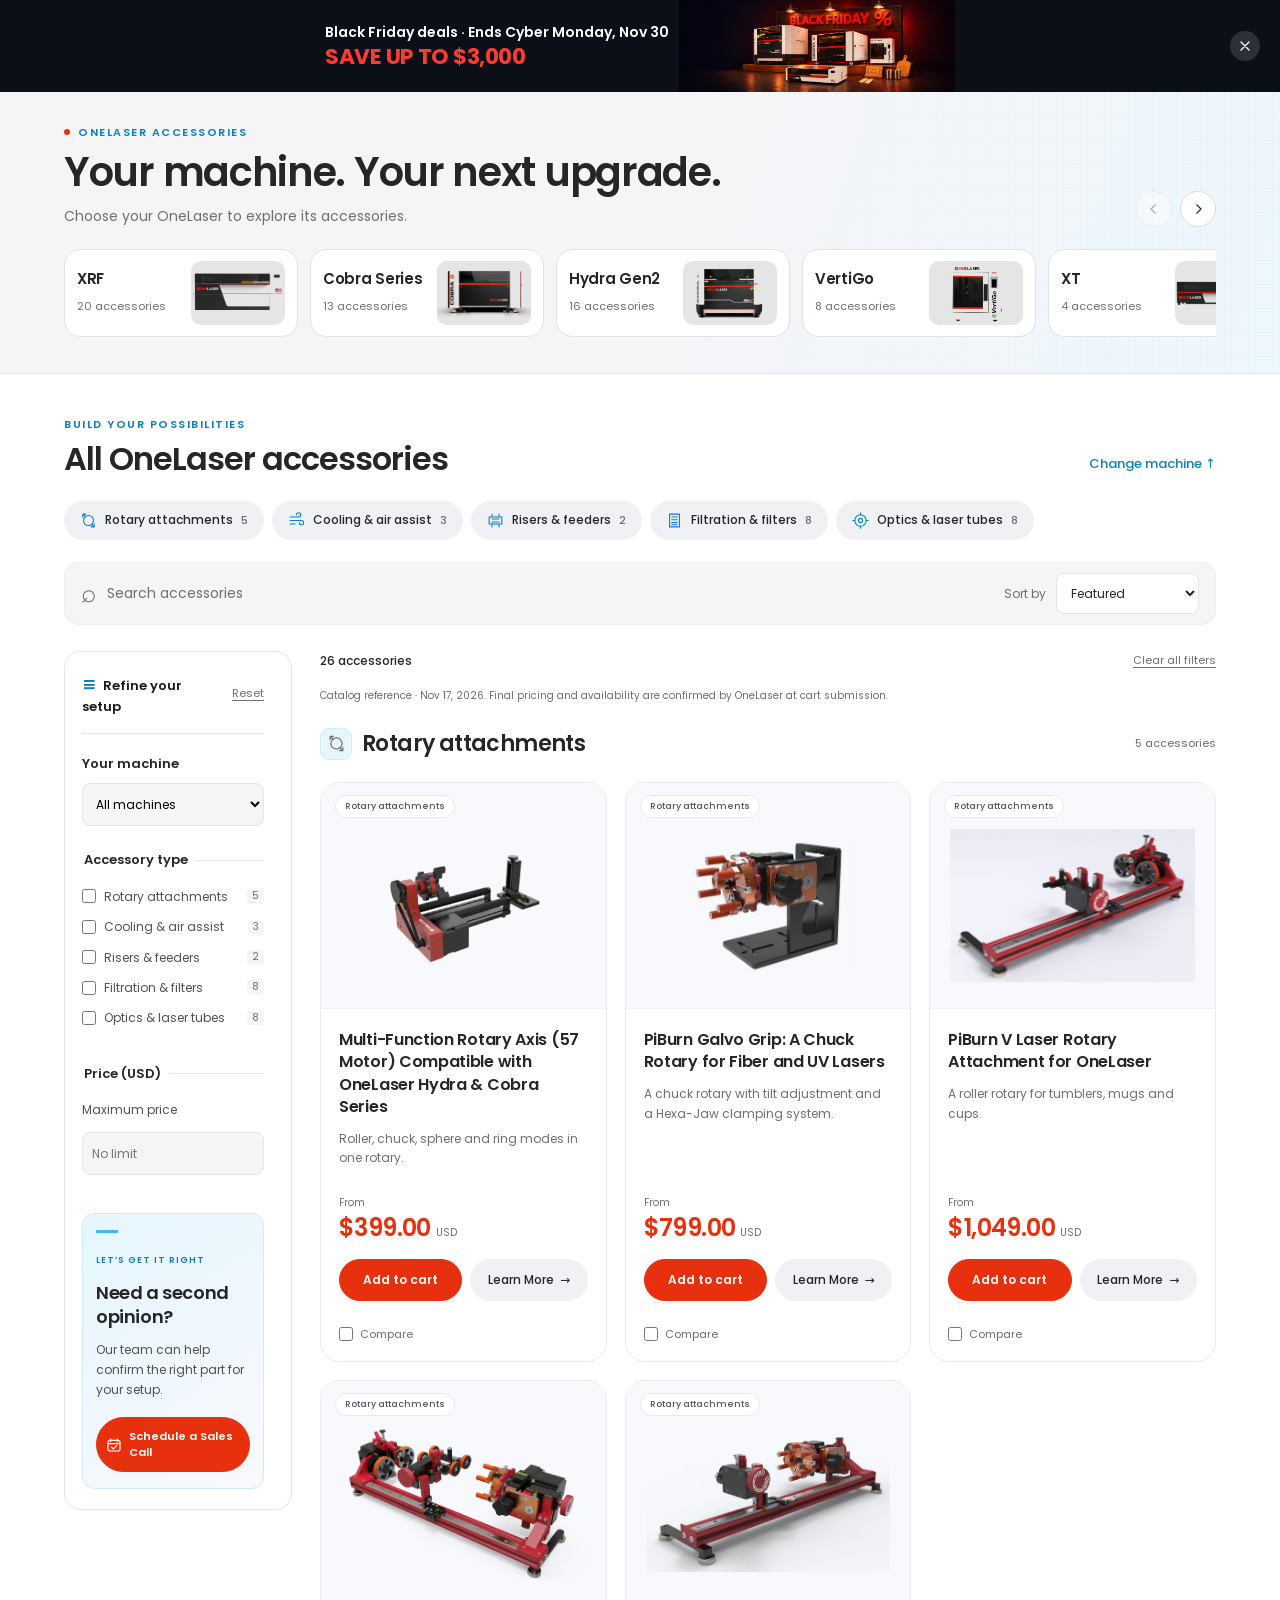
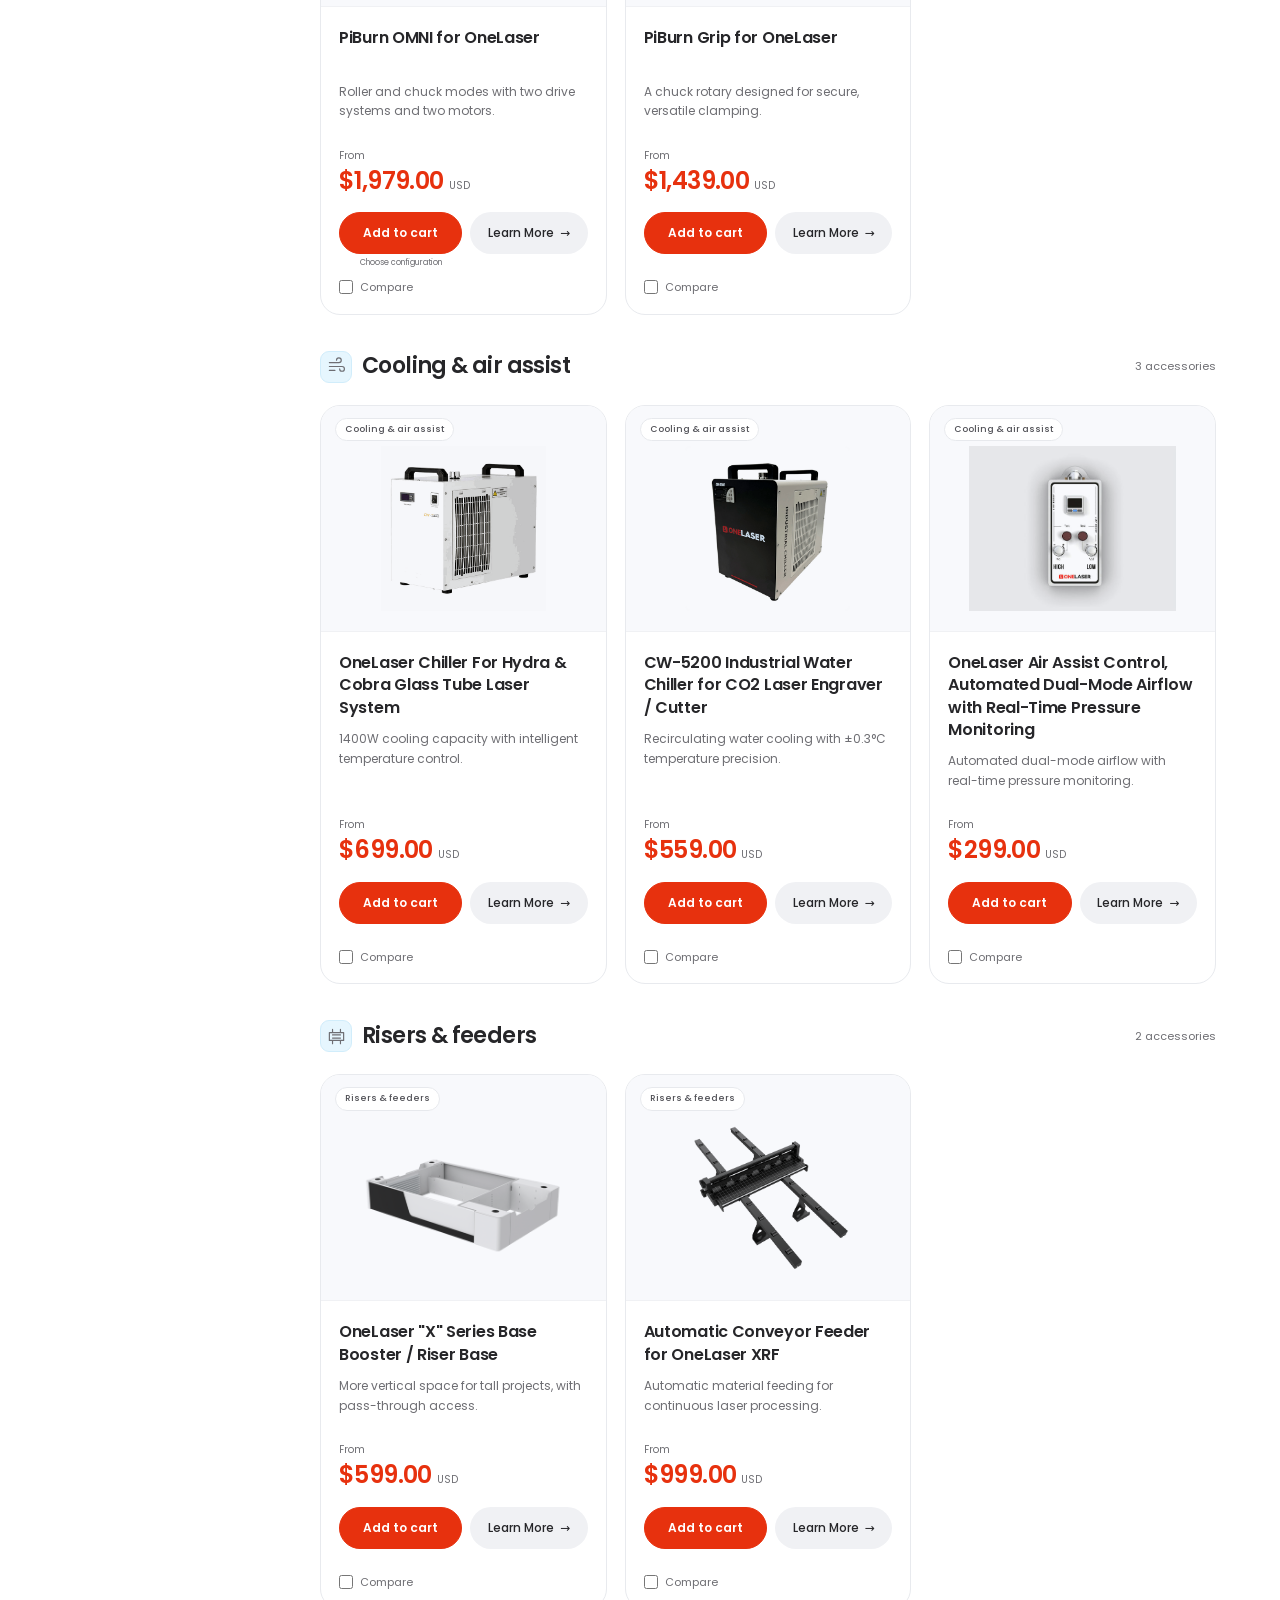
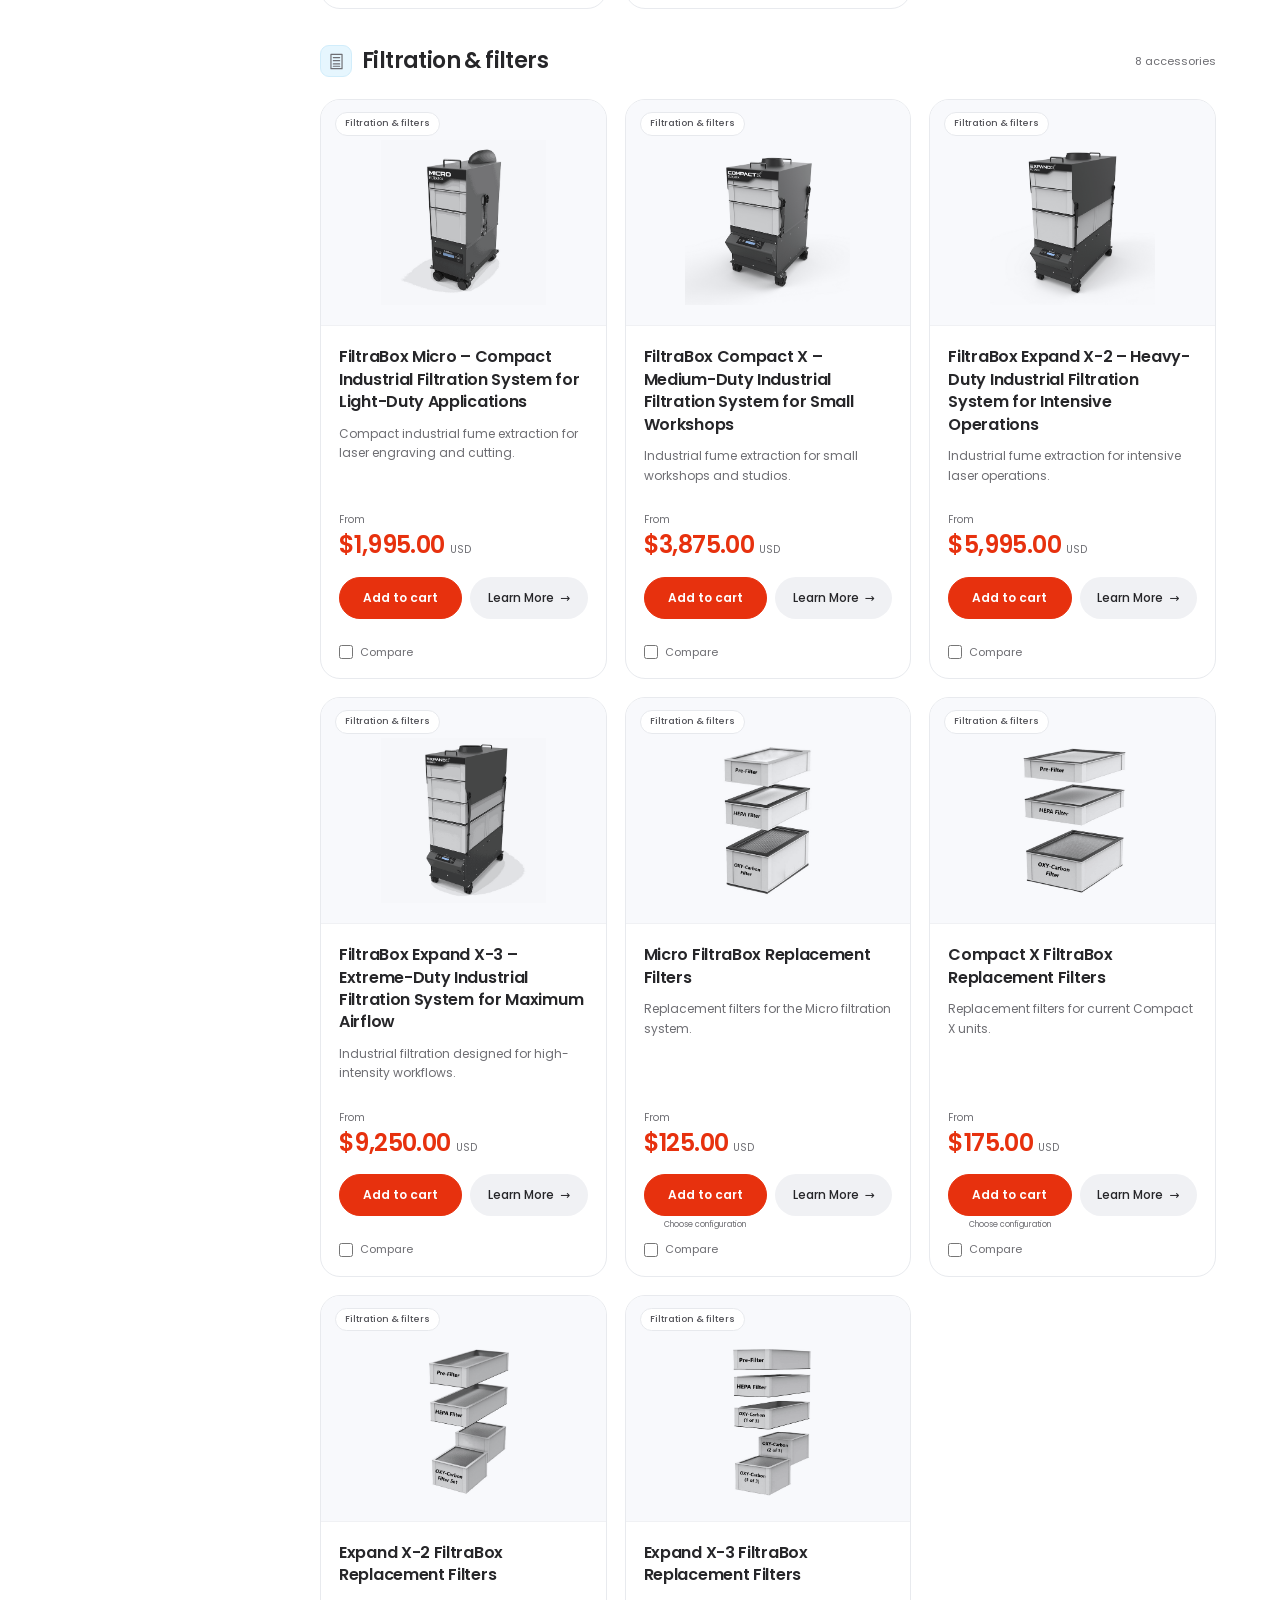
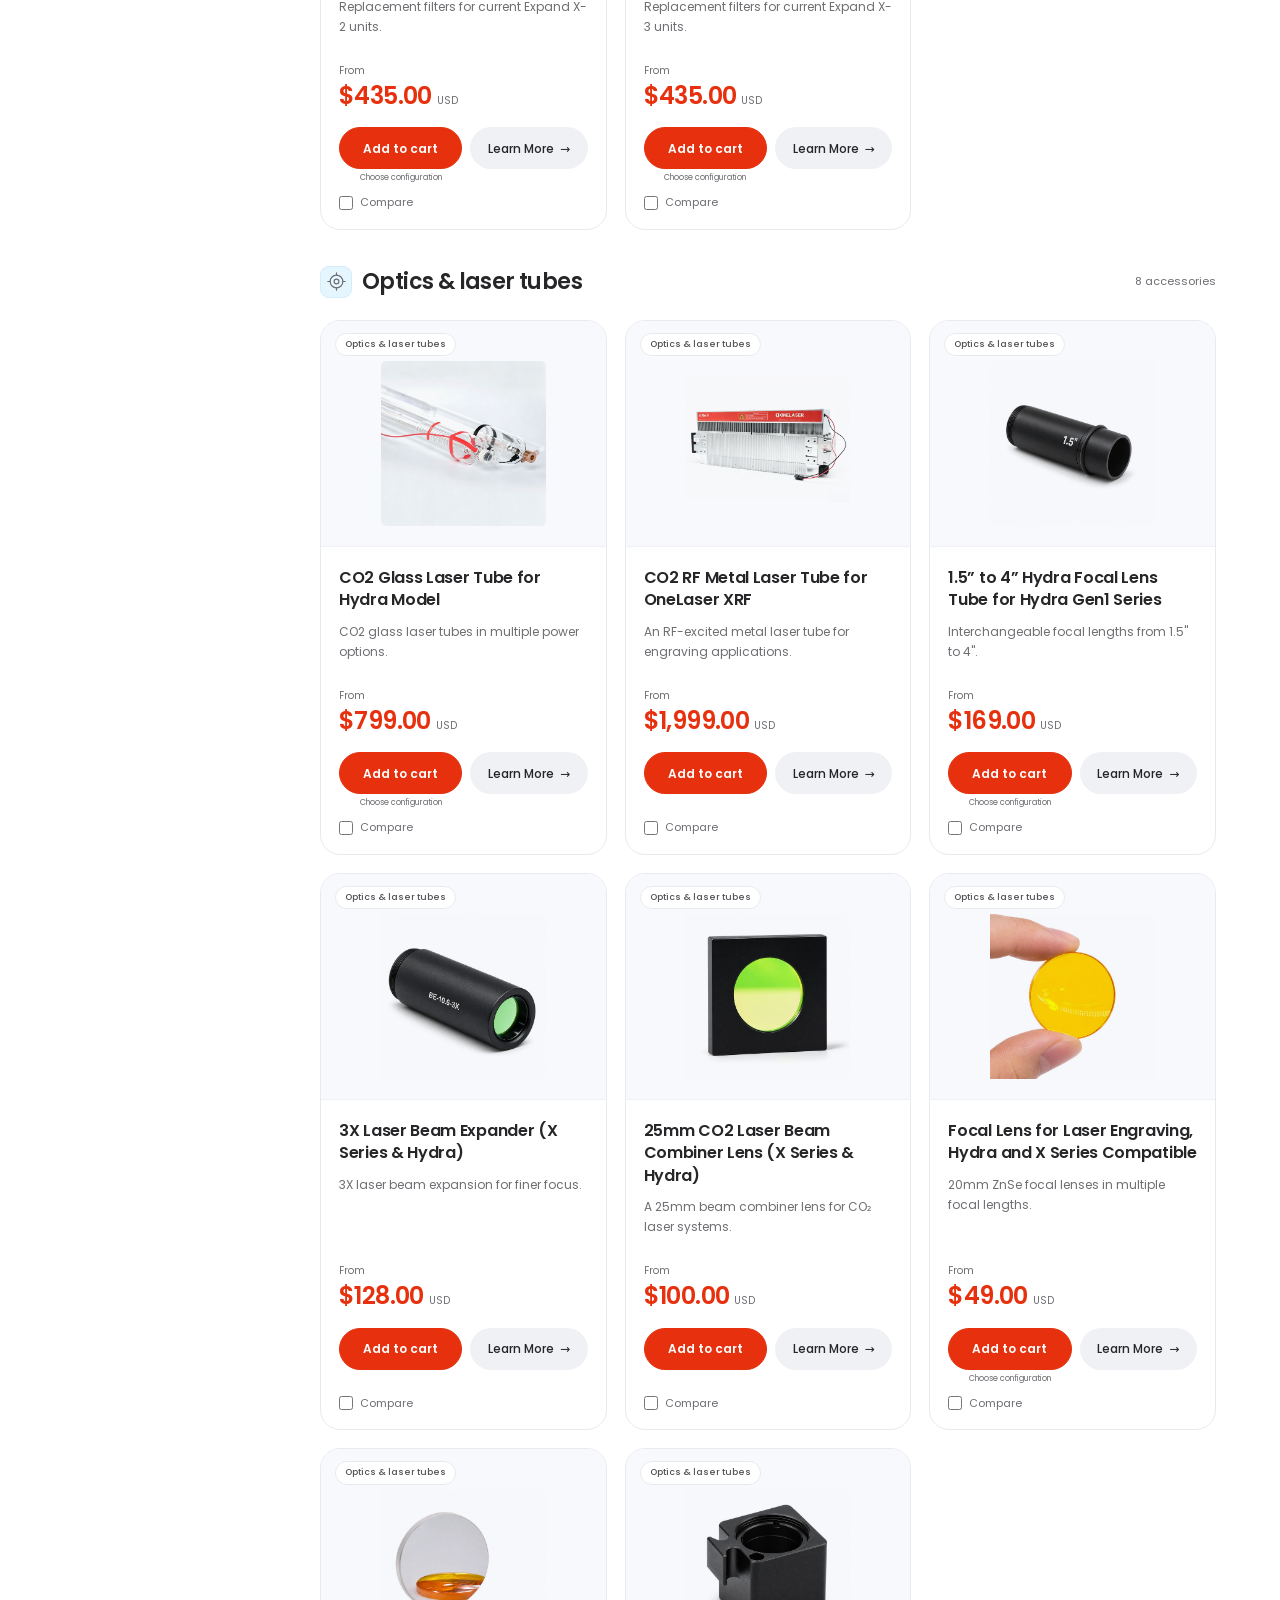
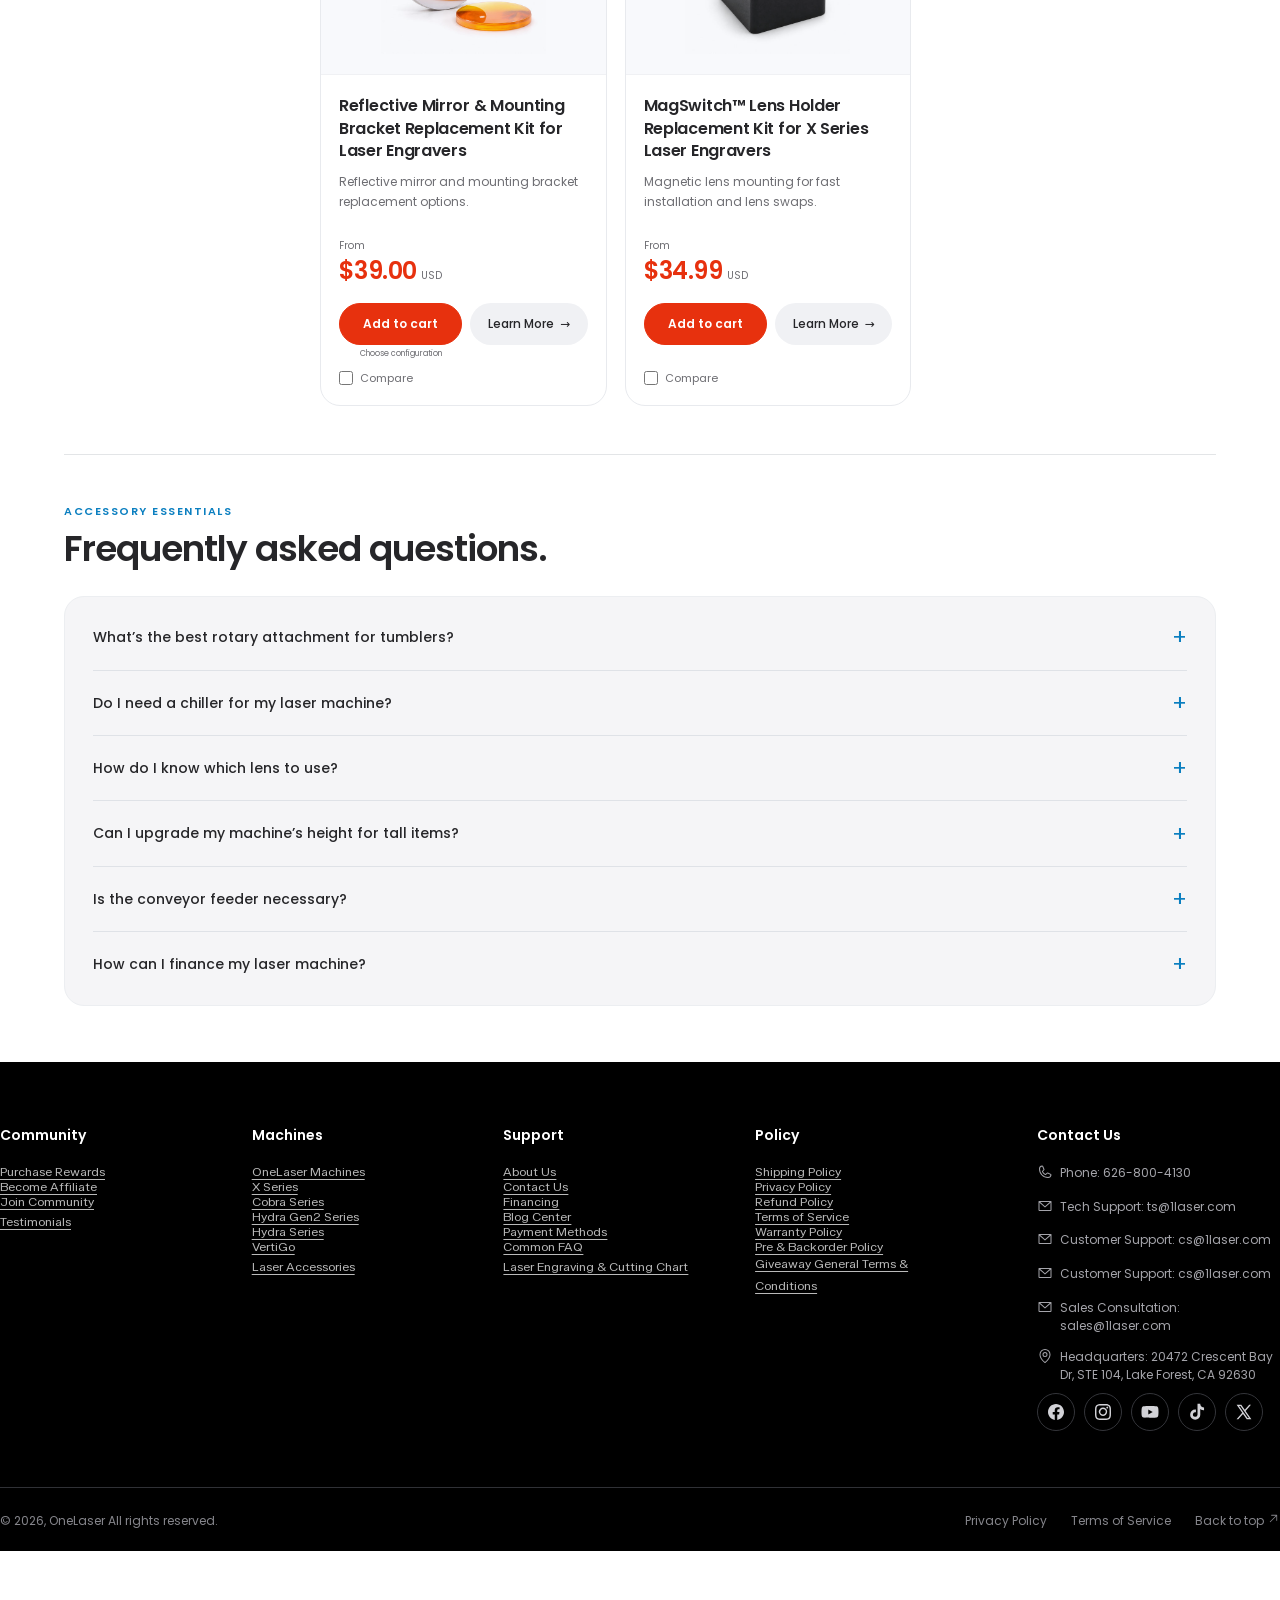
==== commit b511a2c9: "Align accessories visual system with OneLaser Store" ====
--- a/index.html
+++ b/index.html
@@ -1,7 +1,7 @@
-<!doctype html><html lang="en"><head><meta charset="utf-8"><meta name="viewport" content="width=device-width, initial-scale=1"><title>Laser Accessories | OneLaser</title><meta name="description" content="Explore OneLaser rotaries, cooling, filtration and optics. Start with your machine and check setup requirements before you order."><link rel="stylesheet" href="assets/accessories.css"><link rel="stylesheet" href="assets/accessories-brand.css"><link rel="stylesheet" href="assets/accessories-typography.css"><script defer src="assets/accessories-data.js"></script><link rel="stylesheet" href="assets/site-shell.css"><script defer src="assets/site-shell.js"></script><script defer src="assets/accessories.js"></script></head><body>
+<!doctype html><html lang="en"><head><meta charset="utf-8"><meta name="viewport" content="width=device-width, initial-scale=1"><title>Laser Accessories | OneLaser</title><meta name="description" content="Explore OneLaser rotaries, cooling, filtration and optics. Start with your machine and check setup requirements before you order."><link rel="stylesheet" href="assets/accessories.css"><link rel="stylesheet" href="assets/accessories-store.css"><script defer src="assets/accessories-data.js"></script><link rel="stylesheet" href="assets/site-shell.css"><script defer src="assets/site-shell.js"></script><script defer src="assets/accessories.js"></script></head><body>
 <a class="skip" href="#machine-picker">Skip to machine selection</a><iframe class="site-chrome" data-site-shell="header" title="OneLaser website navigation" src="preview/site-header.html" scrolling="no"></iframe>
 <main>
-<section class="machine-section" id="machine-picker"><div class="wrap"><div class="section-head"><div><p class="eyebrow">ONELASER ACCESSORIES</p><h1>Your machine. <span>Your next upgrade.</span></h1><p class="picker-intro">Choose your OneLaser to explore its accessories.</p></div></div><div id="machines" class="machines" role="group" aria-label="Choose your machine"></div></div></section>
+<section class="machine-section" id="machine-picker"><div class="wrap"><div class="section-head"><div><p class="eyebrow">ONELASER ACCESSORIES</p><h1>Your machine. <span>Your next upgrade.</span></h1><p class="picker-intro">Choose your OneLaser to explore its accessories.</p></div><div class="picker-controls" aria-label="Scroll machine choices"><button type="button" id="machines-prev" aria-label="Previous machine choices" aria-controls="machines"><svg viewBox="0 0 24 24" fill="none" stroke="currentColor" stroke-width="1.6" aria-hidden="true"><path d="m14 6-6 6 6 6"/></svg></button><button type="button" id="machines-next" aria-label="Next machine choices" aria-controls="machines"><svg viewBox="0 0 24 24" fill="none" stroke="currentColor" stroke-width="1.6" aria-hidden="true"><path d="m10 6 6 6-6 6"/></svg></button></div></div><div id="machines" class="machines" role="group" aria-label="Choose your machine"></div></div></section>
 <section class="catalog-section" id="catalog"><div class="wrap"><div class="section-head"><div><p class="eyebrow">BUILD YOUR POSSIBILITIES</p><h2 id="catalog-title">Accessories for your machine</h2></div><button id="change-machine" class="text-link">Change machine ↑</button></div><nav id="category-nav" class="category-nav" aria-label="Accessory categories"></nav><div class="toolbar"><label class="search"><span aria-hidden="true">⌕</span><input id="search" type="search" placeholder="Search accessories" aria-label="Search accessories"></label><button class="mobile-filter" id="filter-toggle" aria-expanded="false" aria-controls="filters">Filters +</button><label class="sort">Sort by <select id="sort"><option value="featured">Featured</option><option value="price-asc">Price: low to high</option><option value="price-desc">Price: high to low</option><option value="name">Name: A–Z</option></select></label></div><div class="catalog-layout"><aside id="filters" tabindex="0" aria-label="Accessory filters"><div class="filter-heading"><strong>Refine your setup</strong><button data-reset>Reset</button></div><label class="filter-label" for="machine-select">Your machine</label><select id="machine-select"><option value="">All machines</option></select><fieldset><legend>Accessory type</legend><div id="categories"></div></fieldset><fieldset><legend>Price (USD)</legend><label for="max-price">Maximum price</label><input id="max-price" type="number" min="0" step="1" placeholder="No limit"><p class="fine" id="price-error" role="status"></p></fieldset><div class="help-card"><span>LET’S GET IT RIGHT</span><h3>Need a second opinion?</h3><p>Our team can help confirm the right part for your setup.</p><a href="https://www.1laser.com/products/sales-consultation-call#book" data-ol-booking data-product-handle="sales-consultation-call" data-loading="Opening appointment calendar…" data-error="The calendar could not load. Open the booking page to choose your time." data-fallback-label="Open booking page" data-close-label="Close appointment calendar" class="booking-cta" aria-label="Schedule a Sales Call" aria-haspopup="dialog"><svg width="18" height="18" viewBox="0 0 24 24" fill="none" stroke="currentColor" stroke-width="1.7" stroke-linecap="round" stroke-linejoin="round" aria-hidden="true"><rect x="3" y="5" width="18" height="16" rx="3"/><path d="M7 3v4m10-4v4M3 10h18m-13 5 3 3 5-5"/></svg><span class="booking-copy">Schedule a Sales Call</span></a></div></aside><div><div class="results-line"><p id="count" role="status" aria-live="polite"></p><button data-reset>Clear all filters</button></div><div id="chips" class="chips"></div><p class="snapshot-note">Catalog reference · Nov 17, 2026. Final pricing and availability are confirmed by OneLaser at cart submission.</p><div id="products" class="product-grid"></div><div id="empty" hidden><h3>No accessories match this setup.</h3><p>Try another category or remove a filter.</p><button class="button primary" data-reset>Reset filters</button></div><noscript><p>Enable JavaScript to filter this collection, or <a href="https://www.1laser.com/collections/laser-accessories">browse all accessories on OneLaser</a>.</p></noscript></div></div></div></section>
 <section class="wrap guidance" aria-labelledby="accessories-faq-title"><div><p class="eyebrow">ACCESSORY ESSENTIALS</p><h2 id="accessories-faq-title">Frequently asked questions.</h2></div><div class="faqs"><details name="accessories-faq"><summary>What’s the best rotary attachment for tumblers?</summary><div class="faq-answer"><p>We recommend the PiBurn Rotary, which offers excellent stability, grip, and ease of use for drinkware engraving.</p></div></details><details name="accessories-faq"><summary>Do I need a chiller for my laser machine?</summary><div class="faq-answer"><p>If you’re using a high-wattage system like Hydra, a chiller is essential for keeping your machine cool and running efficiently.</p></div></details><details name="accessories-faq"><summary>How do I know which lens to use?</summary><div class="faq-answer"><p>A 2" focal lens works for most jobs. Use a longer lens (3"–4") for deeper cuts and a shorter lens (1.5") for fine engraving.</p></div></details><details name="accessories-faq"><summary>Can I upgrade my machine’s height for tall items?</summary><div class="faq-answer"><p>Yes! The Base Boost Riser gives you more vertical space and enables passthrough for longer items.</p></div></details><details name="accessories-faq"><summary>Is the conveyor feeder necessary?</summary><div class="faq-answer"><p>It’s a huge time-saver for businesses that handle repeat jobs or fabric, leather, and signage material.</p></div></details><details name="accessories-faq"><summary>How can I finance my laser machine?</summary><div class="faq-answer"><p>We offer financing through Shop Pay, ClickLease and more—making it easier to start or grow your business.</p></div></details></div></section>
 </main><iframe class="site-chrome" data-site-shell="footer" title="OneLaser website footer" src="preview/site-footer.html" scrolling="no"></iframe>
--- a/assets/accessories-store.css
+++ b/assets/accessories-store.css
@@ -0,0 +1,180 @@
+/* OneLaser Store visual system. Reference: alexli-stack/store, 2026-11-23.
+   Shared tokens: Poppins, brand red, sky-blue assistance, neutral product surfaces. */
+@import url("fonts/poppins.css");
+:root{--brand:#e7310e;--brand-dark:#c9290b;--brand-soft:#fff1ed;--accent:var(--brand);--accent-deep:var(--brand-dark);--sky:#38bdf8;--sky-ink:#0b7fc0;--sky-soft:#e6f6fe;--ink:#1a1a1a;--title:#262629;--muted:#6e6e73;--line:#e3e5e7;--soft:#f5f5f7;--tile:#f8f9fc;--font:Poppins,Roboto,system-ui,'Segoe UI',sans-serif}
+html{scroll-padding-top:24px;overflow-x:clip;overscroll-behavior-x:none}
+body{font-family:var(--font);font-size:14px;font-weight:400;line-height:1.6;letter-spacing:0;background:#fff;color:var(--ink);-webkit-font-smoothing:antialiased;overflow-x:clip}
+button,input,select,summary{font-family:var(--font)}
+h1,h2,h3{font-family:var(--font);font-weight:600;color:var(--title)}
+a:hover{text-decoration:none}
+button:focus-visible,a:focus-visible,input:focus-visible,select:focus-visible,summary:focus-visible{outline:2px solid var(--sky-ink);outline-offset:4px}
+.wrap{width:min(1312px,calc(100% - 128px));max-width:none}
+.eyebrow{font-family:var(--font);font-size:11px;font-weight:600;line-height:1.5;letter-spacing:1.5px;color:var(--sky-ink);margin:0 0 8px}
+.text-link{margin:0;font-size:13px;font-weight:500;color:var(--sky-ink);text-decoration:none;white-space:nowrap}
+.text-link:hover{text-decoration:underline;text-underline-offset:4px}
+
+/* Compact machine finder: one horizontally scrollable row on every viewport. */
+.machine-section{position:relative;overflow:hidden;padding:32px 0 26px;background:linear-gradient(110deg,#f5f5f7 50%,#edf7fd);border-bottom:1px solid var(--line)}
+.machine-section:before{content:'';position:absolute;inset:0 0 0 60%;background-image:linear-gradient(#0b7fc008 1px,transparent 1px),linear-gradient(90deg,#0b7fc008 1px,transparent 1px);background-size:24px 24px;mask-image:linear-gradient(90deg,transparent,#000);pointer-events:none}
+.machine-section .wrap{position:relative}
+.machine-section .section-head{display:flex;align-items:end;justify-content:space-between;gap:20px;margin-bottom:20px}
+.machine-section .eyebrow{display:flex;align-items:center;gap:8px}
+.machine-section .eyebrow:before{content:'';width:6px;height:6px;background:var(--brand);border-radius:50%}
+.machine-section h1{font-size:40px;line-height:1.15;letter-spacing:-1.3px;margin:0;color:var(--title)}
+.machine-section h1 span{color:inherit}
+.picker-intro{font-size:14px;line-height:1.6;color:var(--muted);margin:10px 0 0}
+.picker-controls{display:flex;gap:8px;flex-shrink:0}
+.picker-controls button{display:grid;place-items:center;width:36px;height:36px;padding:0;border:1px solid #d9dee5;border-radius:50%;background:#fff;color:var(--title);transition:background .2s,border-color .2s}
+.picker-controls button:hover{background:var(--sky-soft);border-color:var(--sky)}
+.picker-controls button:disabled{opacity:.35;cursor:default}
+.picker-controls svg{width:18px;height:18px}
+.machines{display:flex;flex-wrap:nowrap;gap:12px;margin:0;overflow-x:auto;padding:2px 2px 10px;overscroll-behavior-x:contain;scroll-snap-type:x proximity;scrollbar-width:thin;scrollbar-color:#bac5cf transparent}
+.machine,.machine:first-child{position:relative;display:flex;align-items:center;flex:1 0 234px;min-width:234px;height:88px;min-height:88px;padding:12px;background:#fff;border:1px solid #dfe3e9;border-radius:16px;text-align:left;scroll-snap-align:start;isolation:isolate;transition:border-color .2s,background .2s,box-shadow .2s}
+.machine::before,.machine:first-child::before{display:none}
+.machine:hover{border-color:#9ad9f7;background:#fbfdff;box-shadow:0 5px 14px #0b7fc00b}
+.machine[aria-pressed=true]{background:var(--sky-soft);border-color:var(--sky);box-shadow:inset 0 0 0 1px var(--sky)}
+.machine[aria-pressed=true]::after{content:'✓';position:absolute;right:7px;top:4px;width:15px;height:15px;line-height:15px;font-size:10px;text-align:center;background:var(--sky-ink);color:#fff;border-radius:50%}
+.machine-copy{display:block;min-width:104px;margin-right:8px;white-space:nowrap;z-index:1}
+.machine strong{display:block;font-size:15px;font-weight:600;line-height:1.3;letter-spacing:-.3px;margin-bottom:6px;color:var(--title)}
+.machine small{font-size:11px;font-weight:400;line-height:1.4;color:var(--muted)}
+.machine[aria-pressed=true] strong{color:#075b8c}
+.machine-visual{position:relative;display:block;order:2;flex:0 0 94px;width:94px;height:64px;margin-left:auto;overflow:hidden;border-radius:10px;background:#e5e5e5;isolation:isolate}
+.machine-visual .machine-photo{display:block;max-width:none;width:100%;height:100%;margin:0;border:0;border-radius:0;object-fit:contain;object-position:center;background:transparent;mix-blend-mode:darken;transform:scale(var(--machine-image-scale,1));transform-origin:var(--machine-image-origin,50% 50%)}
+.machine[data-machine="XRF"]{--machine-image-scale:1.9}
+.machine[data-machine="Cobra Series"]{--machine-image-scale:1.5;--machine-image-origin:50% 62%}
+.machine[data-machine="Hydra Gen2"]{--machine-image-scale:1.02}
+.machine[data-machine="VertiGo"]{--machine-image-scale:1.15;--machine-image-origin:50% 52%}
+.machine[data-machine="XT"]{--machine-image-scale:1.75}
+.machine[data-machine="Hydra Gen1"]{--machine-image-scale:1.28;--machine-image-origin:50% 58%}
+
+/* White collection surface, quiet category pills and one contained catalog area. */
+.catalog-section{background:#fff;border:0;padding:42px 0 48px;--ac-sticky-top:16px;--ac-mobile-filter-top:150px}
+.catalog-section .section-head{display:flex;justify-content:space-between;align-items:end;gap:16px;margin-bottom:22px}
+.catalog-section h2{font-size:32px;line-height:1.2;letter-spacing:-1px;margin:0}
+#change-machine{color:var(--sky-ink);border:0;background:transparent;text-decoration:none;padding:4px 0}
+.category-nav{display:flex;flex-wrap:wrap;gap:8px;margin:0 0 22px;padding:0}
+.category-nav a{display:flex;align-items:center;gap:8px;border:1px solid transparent;border-radius:999px;background:#f0f1f4;color:var(--title);padding:10px 15px;font-size:12px;font-weight:500;line-height:1.4;white-space:nowrap;transition:background .2s,color .2s,border-color .2s}
+.category-nav a:hover{background:var(--sky-soft);border-color:#b9e6fb;color:var(--sky-ink)}
+.category-nav a>svg{width:17px;height:17px;flex-shrink:0;color:var(--sky-ink)}
+.category-nav a>span{margin:0;color:var(--muted);font-size:11px}
+.toolbar{display:flex;align-items:center;gap:16px;background:var(--soft);border:1px solid #eceef1;border-radius:14px;padding:10px 16px;box-shadow:none}
+.search{flex:1;min-width:0;display:flex;align-items:center;gap:10px}
+.search>span{font-size:26px;line-height:1;color:var(--muted)}
+.search input{width:100%;max-width:none;padding:9px 0;background:transparent;border:0;font-size:14px;line-height:1.6}
+.search input::placeholder{color:var(--muted);opacity:1}
+.sort{display:flex;align-items:center;gap:10px;margin-left:auto;font-size:12px;white-space:nowrap;color:var(--muted)}
+.sort select{border:1px solid var(--line);background:#fff;font-size:12px;border-radius:8px;padding:10px;color:var(--title)}
+.catalog-layout{display:grid;grid-template-columns:228px minmax(0,1fr);gap:28px;padding-top:26px;position:relative;align-items:start}
+#filters{align-self:start;position:sticky;top:var(--ac-sticky-top);max-height:calc(100vh - var(--ac-sticky-top) - 16px);max-height:calc(100dvh - var(--ac-sticky-top) - 16px);overflow-y:auto;overscroll-behavior-y:contain;scrollbar-width:thin;scrollbar-gutter:stable;scrollbar-color:#c8cdd5 transparent;background:#fff;border:1px solid var(--line);border-radius:16px;padding:20px 17px;z-index:2}
+.filter-heading{display:flex;justify-content:space-between;align-items:center;gap:8px;margin-bottom:20px;padding-bottom:16px;border-bottom:1px solid var(--line)}
+.filter-heading strong{font-size:13px;font-weight:600;line-height:1.5}
+.filter-heading strong:before{content:'≡';font-size:17px;color:var(--sky-ink);margin-right:7px}
+button[data-reset],.results-line button{font-size:11px;font-weight:400;text-decoration:underline;text-underline-offset:3px;color:var(--muted);padding:0;background:transparent;border:0}
+.filter-label,legend{font-size:13px;font-weight:600;line-height:1.5;color:var(--title)}
+.filter-label{margin-bottom:10px}
+#machine-select,#max-price{width:100%;font-size:12px;border:1px solid var(--line);background:var(--soft);border-radius:8px;padding:11px 9px}
+fieldset{margin:24px 0 0;padding:18px 0 0;border:0;border-top:1px solid var(--line)}
+legend{padding-right:8px}
+fieldset label{font-size:12px;font-weight:400;line-height:1.45;display:flex;align-items:center;gap:8px;margin-bottom:13px;color:#515157}
+fieldset input[type=checkbox],.compare-check input{accent-color:var(--sky-ink);width:14px;height:14px;flex-shrink:0;margin:0}
+fieldset label small{font-size:10px;color:var(--muted);margin-left:auto;border-radius:4px;padding:0 5px;background:var(--soft)}
+.help-card{margin-top:22px;padding:16px 13px;background:linear-gradient(145deg,var(--sky-soft),#f8f9fc);border:1px solid #d0eafb;border-radius:12px;color:var(--title)}
+.help-card:before{content:'';display:block;width:22px;height:3px;background:var(--sky);margin-bottom:14px}
+.help-card>span{font-size:9px;font-weight:600;letter-spacing:1px;color:var(--sky-ink)}
+.help-card h3{font-size:18px;font-weight:600;line-height:1.3;letter-spacing:-.4px;margin:12px 0}
+.help-card p{font-size:12px;line-height:1.65;color:#515157;margin:0}
+.help-card .booking-cta{display:flex;justify-content:center;align-items:center;gap:7px;width:100%;min-height:48px;margin-top:18px;padding:11px 9px;background:var(--brand);border:1px solid var(--brand);border-radius:999px;color:#fff;font-size:11px;font-weight:600;line-height:1.4;text-decoration:none;transition:background .2s}
+.help-card .booking-cta:hover{background:var(--brand-dark);border-color:var(--brand-dark)}
+.booking-cta svg{flex:0 0 16px;width:16px;height:16px}
+.booking-cta .booking-copy{font:inherit;color:inherit;letter-spacing:0}
+.results-line{display:flex;align-items:center;justify-content:space-between;gap:8px;margin:0 0 8px;font-size:12px;color:var(--muted)}
+.results-line p{margin:0;color:var(--title);font-weight:500}
+.chips{display:flex;flex-wrap:wrap;gap:7px}
+.chips button{font-size:11px;margin-top:6px;border:1px solid #bde5f8;background:var(--sky-soft);color:#096496;border-radius:999px;padding:5px 10px}
+.snapshot-note{font-size:10px;font-weight:400;line-height:1.6;color:var(--muted);margin:10px 0 24px}
+.category-group{margin-bottom:36px;scroll-margin-top:24px}
+.category-group:last-child{margin-bottom:0}
+.category-heading{display:flex;align-items:center;gap:10px;border:0;margin-bottom:16px;padding:0 0 6px}
+.category-heading h3{font-size:22px;font-weight:600;line-height:1.3;letter-spacing:-.6px;margin:0}
+.category-icon{display:grid;place-items:center;flex:0 0 32px;width:32px;height:32px;background:var(--sky-soft);border:1px solid #d1edfb;border-radius:9px;color:var(--sky-ink)}
+.category-icon svg{width:19px;height:19px}
+.category-heading>span:last-child{margin-left:auto;font-size:11px;color:var(--muted);white-space:nowrap}
+
+/* Product cards share the store's neutral image stage, clear price and pill actions. */
+.product-grid{display:grid;grid-template-columns:repeat(3,minmax(0,1fr));gap:18px}
+.product{display:flex;flex-direction:column;border:1px solid #e8eaee;border-radius:20px;background:#fff;box-shadow:none;overflow:hidden;transition:border-color .2s,box-shadow .2s,transform .2s}
+.product:hover{border-color:#c8d9e5;box-shadow:0 14px 30px -20px #17233555;transform:translateY(-3px)}
+.product-image{position:relative;background:var(--tile);border-bottom:1px solid #f0f1f4}
+.product-image img{display:block;width:100%;height:225px;object-fit:contain;mix-blend-mode:multiply;padding:40px 20px 20px;transition:transform .35s cubic-bezier(.2,.7,.2,1)}
+.product-image:hover img{transform:scale(1.045)}
+.product-type{position:absolute;top:12px;left:14px;z-index:1;font-size:9px;font-weight:500;line-height:1.5;color:#515157;background:#fff;border:1px solid #e7e9ed;border-radius:999px;padding:4px 9px}
+.product-body{padding:20px 18px 18px;display:flex;flex:1;flex-direction:column}
+.product h3{font-size:16px;font-weight:600;line-height:1.4;letter-spacing:-.3px;margin:0 0 10px;min-height:45px}
+.product h3 a{color:var(--title)}
+.product h3 a:hover{color:var(--sky-ink)}
+.product-description{font-size:12px;line-height:1.65;color:var(--muted);margin:0 0 18px;min-height:40px}
+.product-bottom{margin-top:auto;padding-top:8px;margin-bottom:18px;display:flex;align-items:start;gap:8px}
+.product-bottom .price{font-size:24px;font-weight:600;line-height:1.15;letter-spacing:-.6px;color:var(--brand);white-space:normal}
+.product-bottom .price small{font-size:10px;font-weight:400;line-height:1.5;letter-spacing:0;color:var(--muted);margin:0}
+.product-bottom .price small:first-child{display:block;margin-bottom:4px}
+.product-bottom .price small:last-child{margin-left:5px}
+.purchase-actions{display:grid;grid-template-columns:1.05fr 1fr;align-items:start;gap:8px}
+.button{border-radius:999px;font-family:var(--font);font-size:13px;font-weight:600;line-height:1.3}
+.quick-cart{margin:0;min-width:0}
+.configure-wrap{position:relative;min-width:0}
+.quick-cart .button,.configure-cart,.purchase-actions>.button{display:flex;align-items:center;justify-content:center;width:100%;height:42px;min-height:42px;margin:0;padding:9px 6px;font-size:12px;font-weight:600;line-height:1.3;border:1px solid var(--brand);border-radius:999px;background:var(--brand);color:#fff;box-shadow:none;transition:background .2s}
+.button.primary:hover{background:var(--brand-dark);border-color:var(--brand-dark)}
+.purchase-actions .learn-more{display:flex;align-items:center;justify-content:center;gap:6px;height:42px;padding:8px 6px;background:#f0f1f4;border:1px solid transparent;border-radius:999px;font-size:12px;font-weight:500;line-height:1.3;color:var(--title);text-decoration:none;white-space:nowrap}
+.purchase-actions .learn-more:hover{background:var(--sky-soft);color:#096496}
+.options-note{position:absolute;top:45px;left:0;right:0;text-align:center;font-size:8px;line-height:1.5;color:var(--muted);margin:0;white-space:nowrap}
+.compare-check{display:flex;align-items:center;gap:7px;font-size:11px;line-height:1.5;color:var(--muted);margin-top:25px}
+#empty{border:1px dashed #cbd7e1;border-radius:16px;background:var(--tile);padding:40px 20px}
+
+/* Full-width stacked FAQ, matching the home page's neutral sections. */
+.guidance{display:flex;flex-direction:column;gap:26px;padding-top:48px;padding-bottom:56px;border-top:1px solid var(--line)}
+.guidance h2{font-size:36px;line-height:1.2;letter-spacing:-1px;font-weight:600;margin:0}
+.guidance>.faqs{width:100%;background:var(--soft);border:1px solid #eceef1;border-radius:20px;padding:8px 28px}
+.faqs details,.faqs details:first-child{padding:21px 0;border-bottom:1px solid #dfe2e7}
+.faqs details:last-child{border-bottom:0}
+.faqs summary{display:flex;align-items:center;justify-content:space-between;gap:20px;list-style:none;font-size:14px;font-weight:500;line-height:1.6;color:var(--title);cursor:pointer}
+.faqs summary::-webkit-details-marker{display:none}
+.faqs summary::after{content:'+';font-size:22px;font-weight:400;line-height:1;color:var(--sky-ink);flex-shrink:0}
+.faqs details[open] summary{color:var(--sky-ink)}
+.faqs details[open] summary::after{content:'−'}
+.faqs .faq-answer{max-width:960px}
+.faqs p{font-size:13px;line-height:1.8;color:var(--muted);margin:14px 0 0}
+
+dialog{border:1px solid var(--line);border-radius:20px;background:#fff;box-shadow:0 24px 80px #17233530;padding:28px}
+dialog::backdrop{background:#11182780;backdrop-filter:blur(4px)}
+.dialog-head{display:flex;align-items:center;justify-content:space-between;gap:16px;border-bottom:1px solid var(--line);padding-bottom:16px;margin-bottom:20px}
+.dialog-head h2{font-size:24px;font-weight:600;line-height:1.3;letter-spacing:-.5px;margin:0}
+.dialog-head button{display:grid;place-items:center;width:36px;height:36px;flex-shrink:0;background:var(--soft);border:0;border-radius:50%;font-size:16px}
+#variant-product{font-size:18px;line-height:1.4}
+.fine{font-size:11px;line-height:1.7;color:var(--muted)}
+#variant-note{background:var(--sky-soft);border-left:3px solid var(--sky);padding:12px;border-radius:0 8px 8px 0}
+#variant-form>label{font-size:13px;font-weight:500}
+#variant-select,#cart-quantity{font-size:13px;background:var(--soft);border:1px solid var(--line);border-radius:8px}
+#variant-price,.compare-price-row td{font-size:24px;font-weight:600;color:var(--brand)}
+#variant-form .button{background:var(--brand);border-color:var(--brand);color:#fff}
+.compare-tray{background:#262629;color:#fff;border:1px solid #424247;border-radius:16px;font-size:12px}
+.compare-tray .button{border-radius:999px}
+table{font-size:12px;line-height:1.6}
+
+@media(max-width:1180px){.wrap{width:calc(100% - 64px)}.catalog-layout{grid-template-columns:212px minmax(0,1fr);gap:22px}.product-grid{gap:14px}.product-body{padding:18px 14px}.product-image img{height:210px}.product h3{font-size:15px}.purchase-actions{gap:6px}.purchase-actions .learn-more,.quick-cart .button,.configure-cart{font-size:11px}}
+@media(max-width:1050px){.product-grid{grid-template-columns:repeat(2,minmax(0,1fr))}.purchase-actions .learn-more,.quick-cart .button,.configure-cart{font-size:12px}}
+@media(max-width:650px){
+ .wrap{width:calc(100% - 32px)}body{font-size:14px}.eyebrow{font-size:10px;letter-spacing:1.2px}
+ .machine-section{padding:24px 0 18px}.machine-section .section-head{align-items:end;gap:8px;margin-bottom:18px}.machine-section h1{font-size:28px;line-height:1.15;letter-spacing:-.8px}.machine-section h1 span{display:block}.picker-intro{font-size:12px;line-height:1.6;max-width:280px;margin-top:10px}.picker-controls{gap:5px;position:absolute;right:0;top:0}.picker-controls button{width:30px;height:30px}.picker-controls svg{width:15px;height:15px}.machine-section .eyebrow{padding-right:70px}
+ .machines{gap:10px;padding-bottom:9px}.machine,.machine:first-child{flex:0 0 220px;min-width:220px;height:86px;min-height:86px;padding:11px;border-radius:14px}.machine-copy{min-width:94px;margin-right:6px}.machine strong{font-size:14px}.machine small{font-size:10px}.machine-visual{height:62px}
+ .catalog-section{padding-top:28px;padding-bottom:34px}.catalog-section .section-head{align-items:start;gap:10px;margin-bottom:18px}.catalog-section h2{font-size:26px;letter-spacing:-.8px}.catalog-section .eyebrow{font-size:9px}#change-machine{font-size:10px;margin-top:21px}
+ .category-nav{flex-wrap:nowrap;overflow-x:auto;gap:7px;margin-bottom:16px;padding:0 0 7px;scrollbar-width:thin;scrollbar-color:#c4cbd3 transparent;overscroll-behavior-x:contain}.category-nav a{padding:9px 12px;font-size:11px}.category-nav a>svg{width:15px;height:15px}.category-nav a>span{font-size:10px}
+ .catalog-section .toolbar{position:sticky;top:var(--ac-sticky-top);z-index:7;display:flex;flex-wrap:wrap;gap:10px;padding:10px 12px;background:#f5f5f7;box-shadow:0 5px 15px #1723350a}.search{flex-basis:100%;width:100%;border-bottom:1px solid #e0e3e8;padding-bottom:2px}.search input{font-size:14px;padding:7px 0}.sort{font-size:10px;gap:7px}.sort select{font-size:11px;padding:8px;max-width:160px}.mobile-filter{display:block;padding:9px 14px;border:1px solid #c0e6f9;border-radius:999px;background:var(--sky-soft);color:#075d8b;font-size:12px;font-weight:500;line-height:1.4}
+ .catalog-layout{grid-template-columns:minmax(0,1fr);gap:20px;padding-top:20px}#filters{position:static;max-height:none;overflow:visible;scrollbar-gutter:auto;width:100%;padding:20px}#filters.open{position:fixed;top:var(--ac-mobile-filter-top);left:16px;right:16px;width:auto;max-height:calc(100vh - var(--ac-mobile-filter-top) - 16px);max-height:calc(100dvh - var(--ac-mobile-filter-top) - 16px);overflow-y:auto;overscroll-behavior-y:contain;scrollbar-gutter:stable;z-index:8;box-shadow:0 12px 38px #17233530}fieldset label{font-size:13px}.filter-label,legend{font-size:14px}.help-card .booking-cta{font-size:13px}
+ .results-line{font-size:11px}.results-line button{font-size:10px}.snapshot-note{font-size:9px;line-height:1.65;margin-bottom:20px}.category-heading{gap:8px;margin-bottom:12px}.category-heading h3{font-size:19px;letter-spacing:-.5px}.category-heading>span:last-child{font-size:9px}.category-icon{flex-basis:28px;width:28px;height:28px;border-radius:8px}.category-icon svg{width:16px;height:16px}.category-group{margin-bottom:28px}
+ .product-grid{grid-template-columns:repeat(2,minmax(0,1fr));gap:10px}.product{border-radius:16px}.product-image img{height:160px;padding:37px 10px 14px}.product-type{font-size:8px;left:8px;top:9px;padding:3px 6px;max-width:94%}.product-body{padding:14px 11px}.product h3{font-size:14px;font-weight:600;line-height:1.45;letter-spacing:-.2px;min-height:57px;margin-bottom:9px}.product-description{font-size:12px;line-height:1.6;min-height:52px;margin-bottom:12px}.product-bottom{padding-top:5px;margin-bottom:14px}.product-bottom .price{font-size:21px;letter-spacing:-.5px}.product-bottom .price small{font-size:9px}.product-bottom .price small:last-child{display:inline;margin-left:4px}
+ .purchase-actions{grid-template-columns:1fr;gap:7px}.quick-cart .button,.configure-cart,.purchase-actions>.button,.purchase-actions .learn-more{height:40px;min-height:40px;font-size:12px}.purchase-actions .learn-more{height:36px;min-height:36px}.options-note{display:none}.compare-check{font-size:10px;margin-top:14px}
+ .guidance{padding-top:32px;padding-bottom:36px;gap:22px}.guidance h2{font-size:28px;line-height:1.2;letter-spacing:-.8px}.guidance>.faqs{padding:3px 17px;border-radius:16px}.faqs details,.faqs details:first-child{padding:18px 0}.faqs summary{font-size:13px;gap:14px}.faqs p{font-size:12px;line-height:1.8}
+ dialog{padding:20px;border-radius:18px}.dialog-head h2{font-size:21px}.compare-tray{font-size:10px;gap:10px;padding:10px}.compare-tray .button{font-size:11px;padding:10px}
+}
+@media(hover:none){.product:hover{transform:none;box-shadow:none}.product-image:hover img{transform:none}}
+@media(prefers-reduced-motion:reduce){html{scroll-behavior:auto}.machine,.product,.product-image img,.category-nav a,.picker-controls button{transition:none}.product:hover{transform:none}}
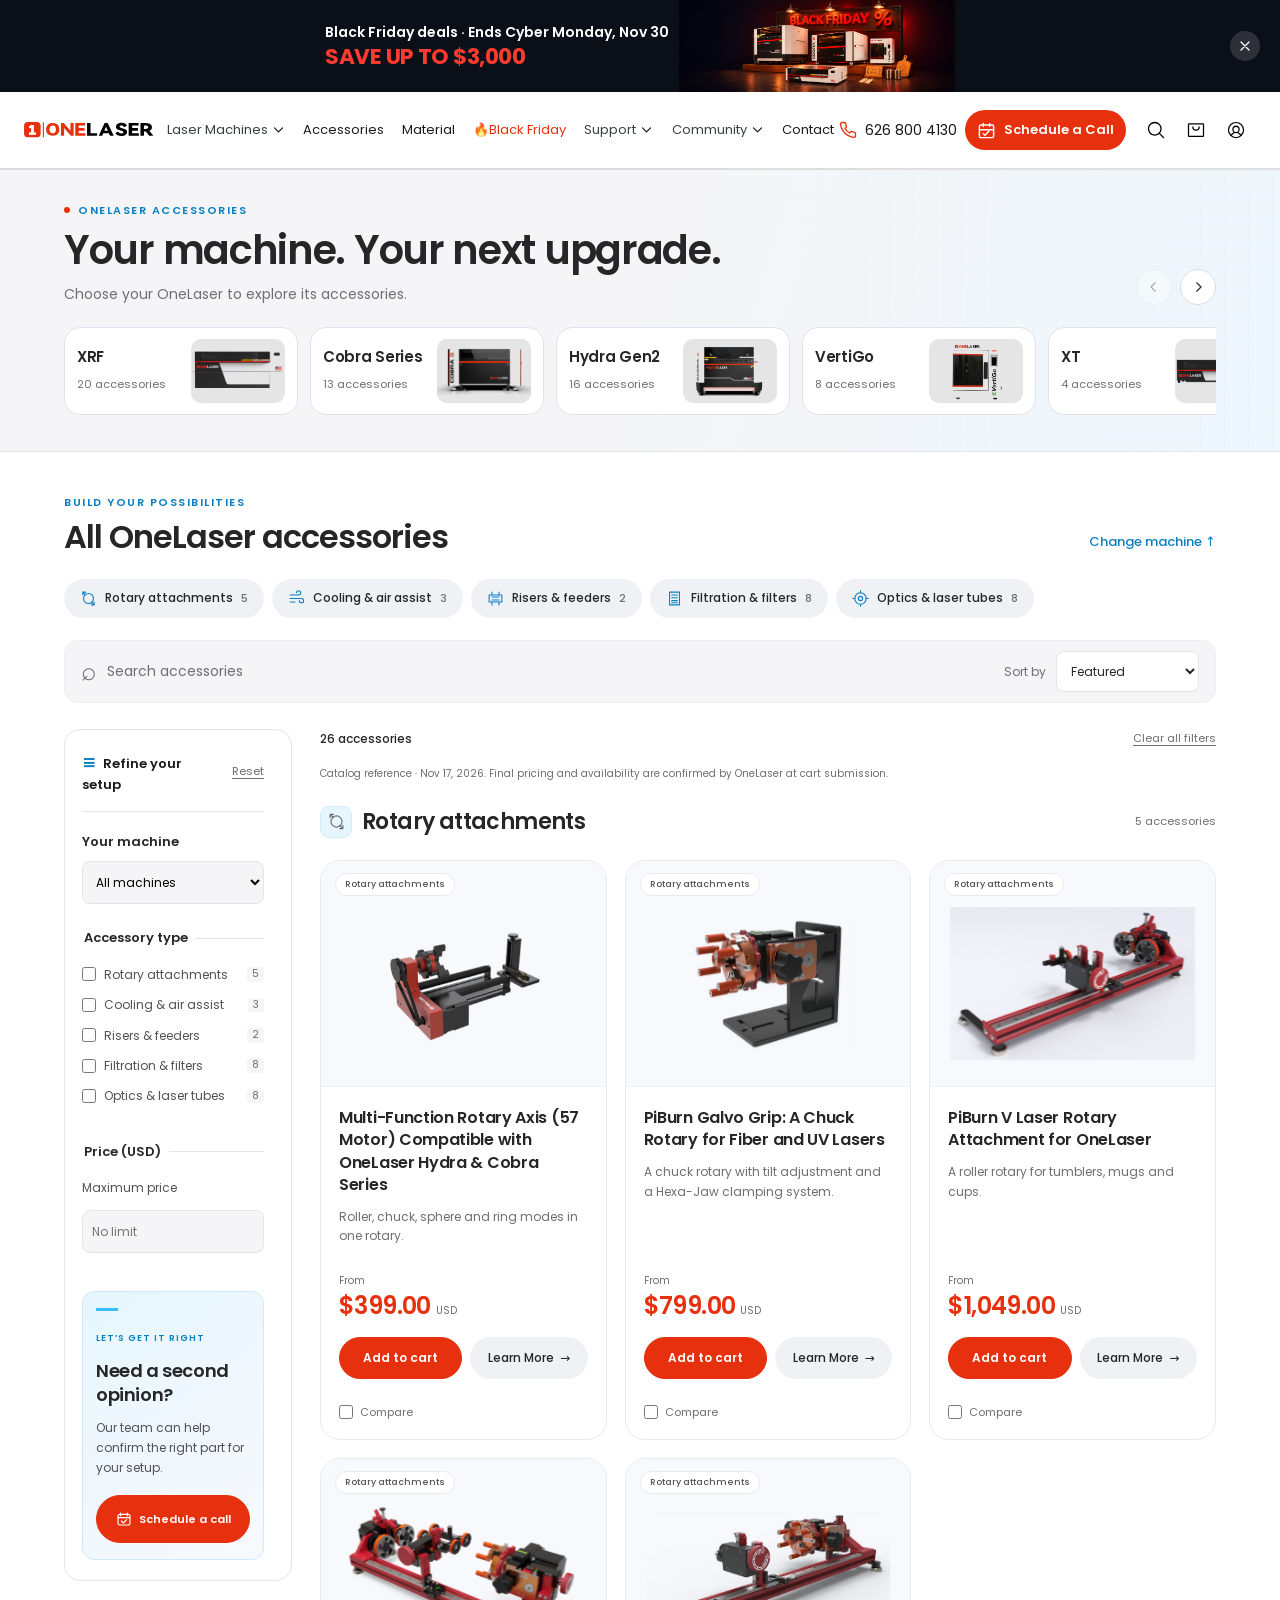
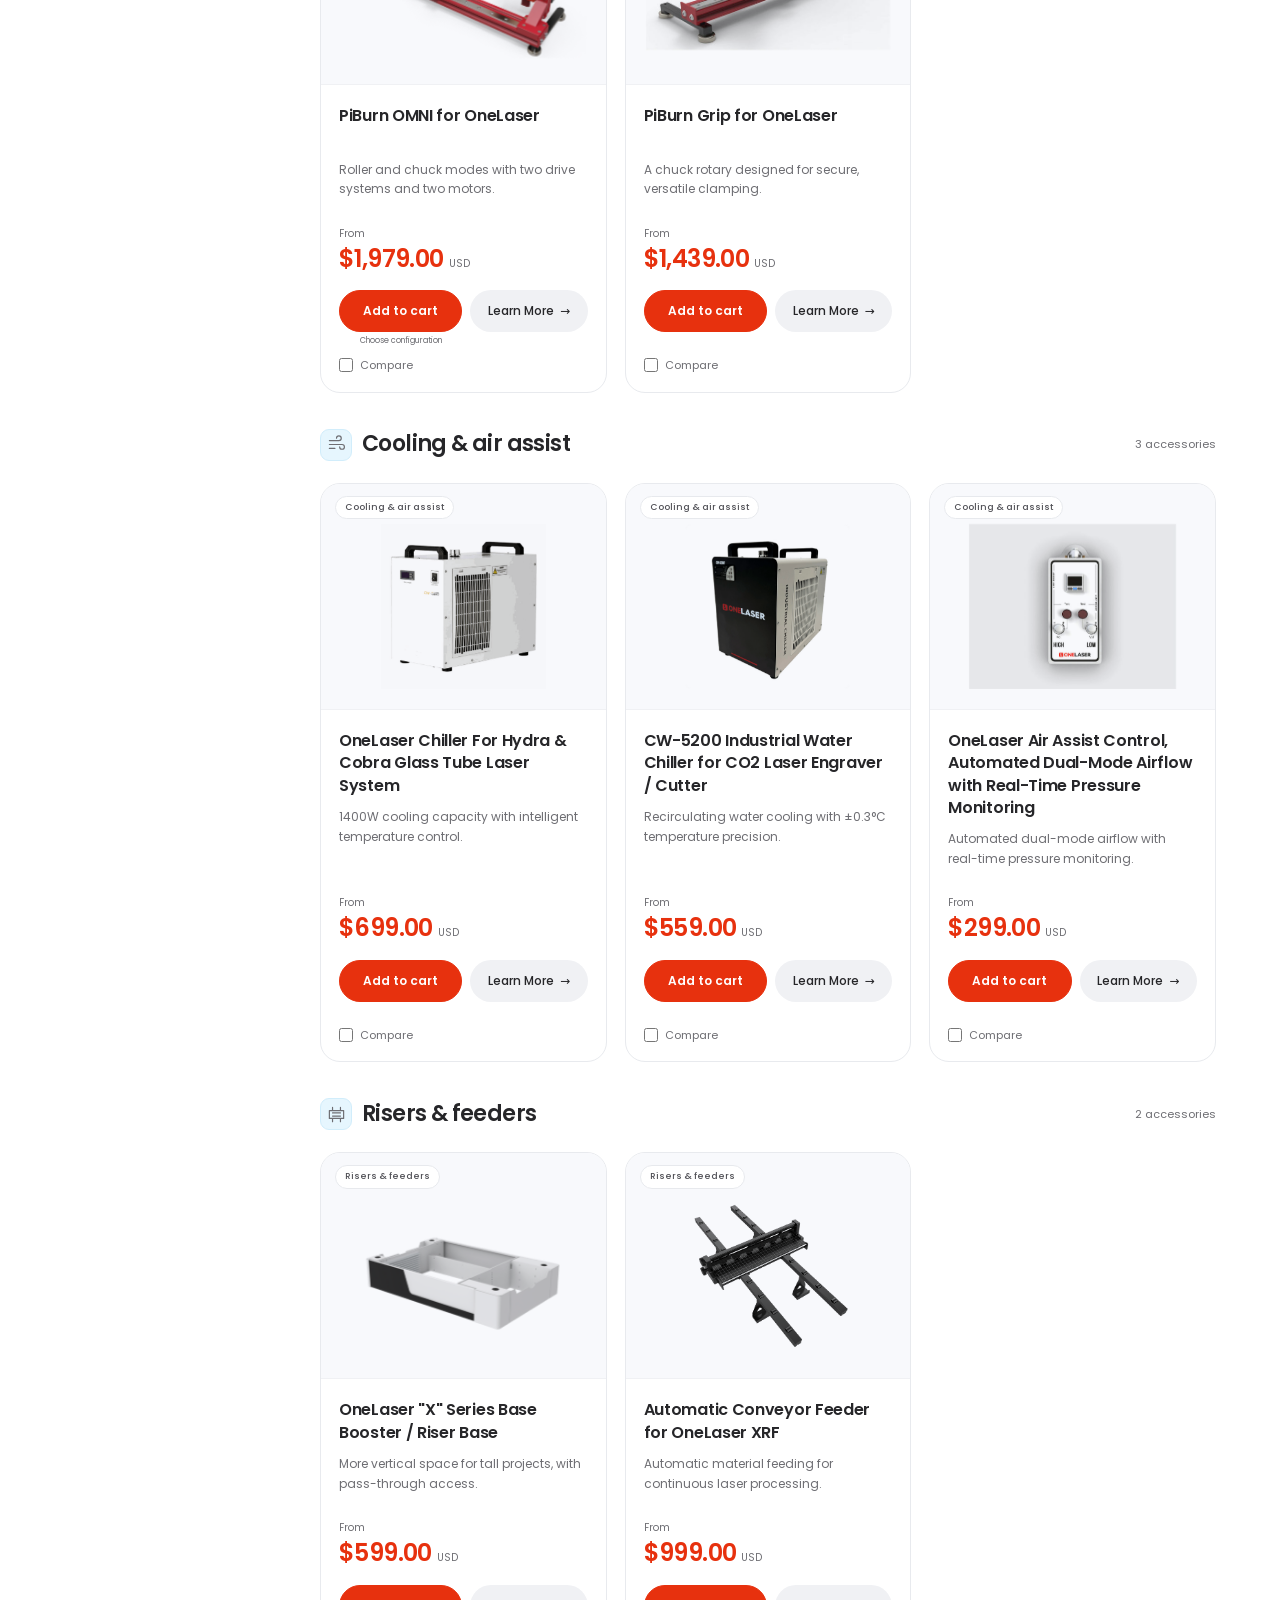
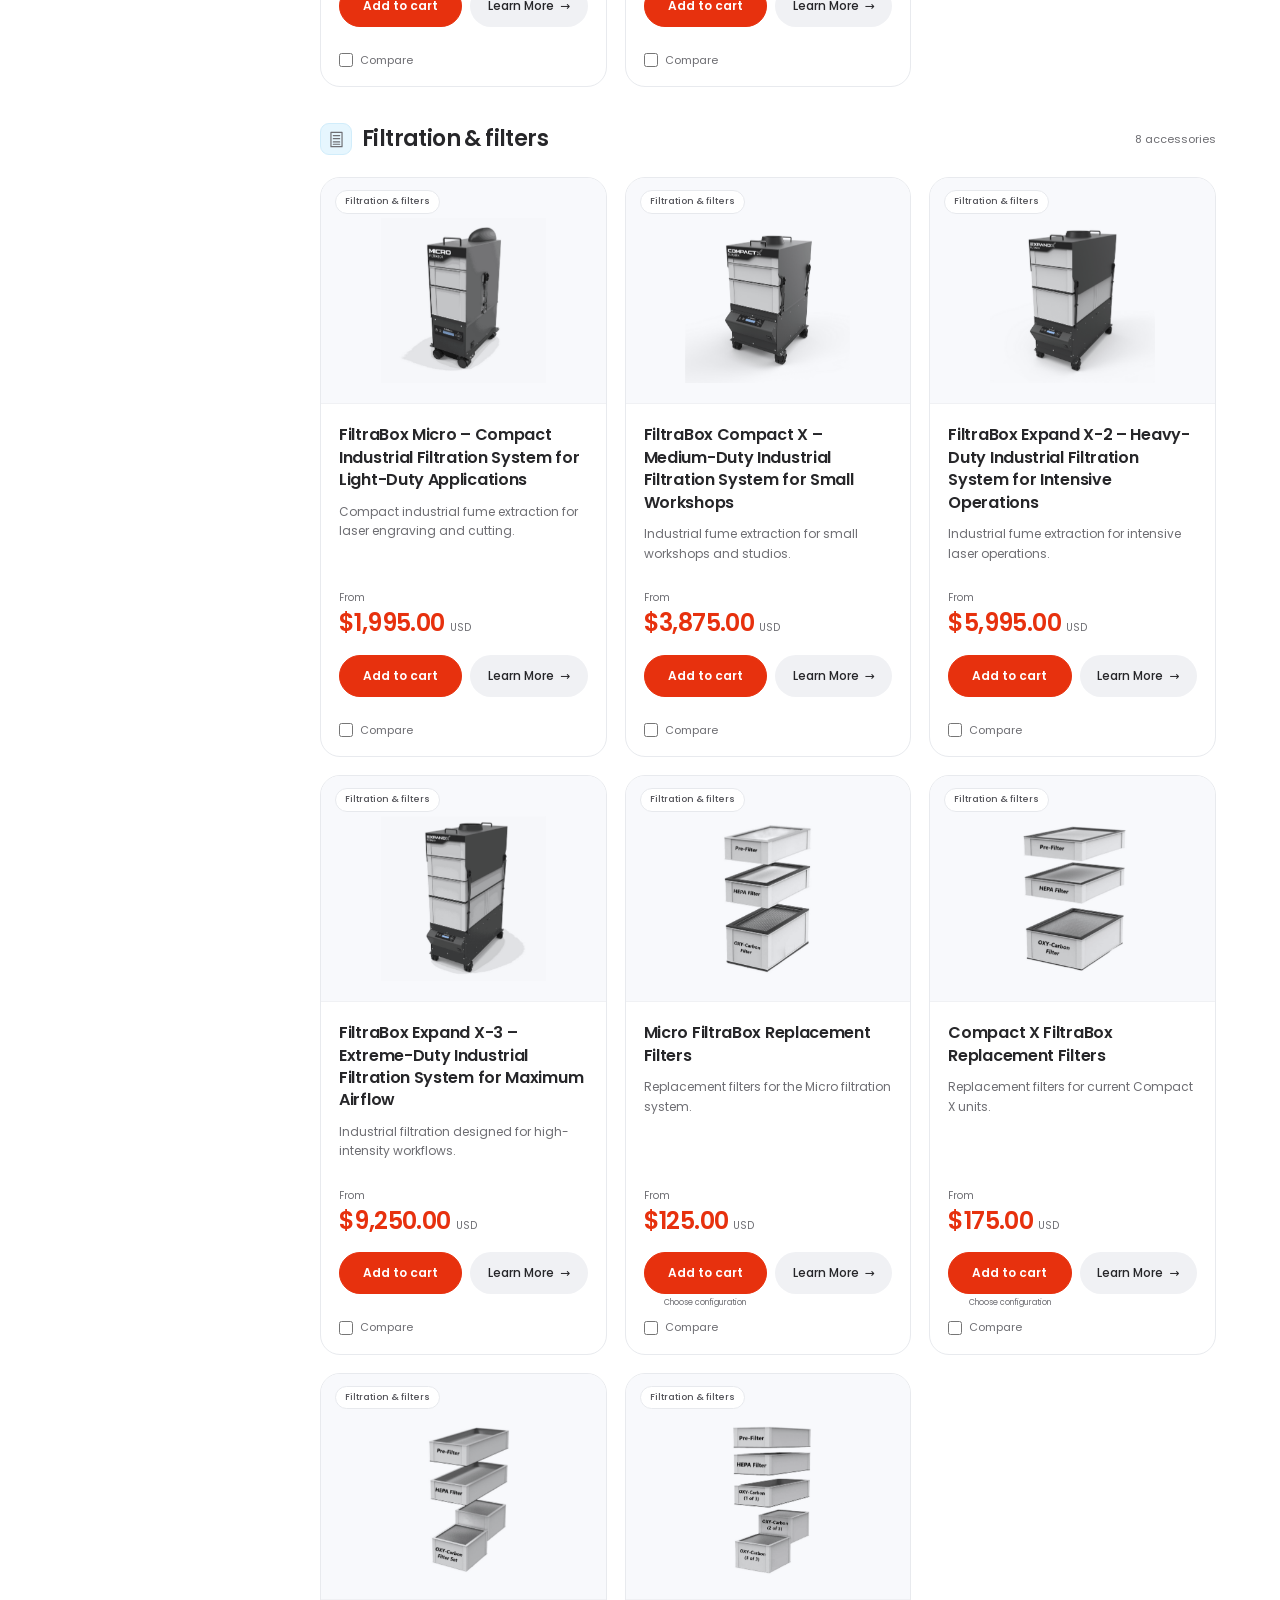
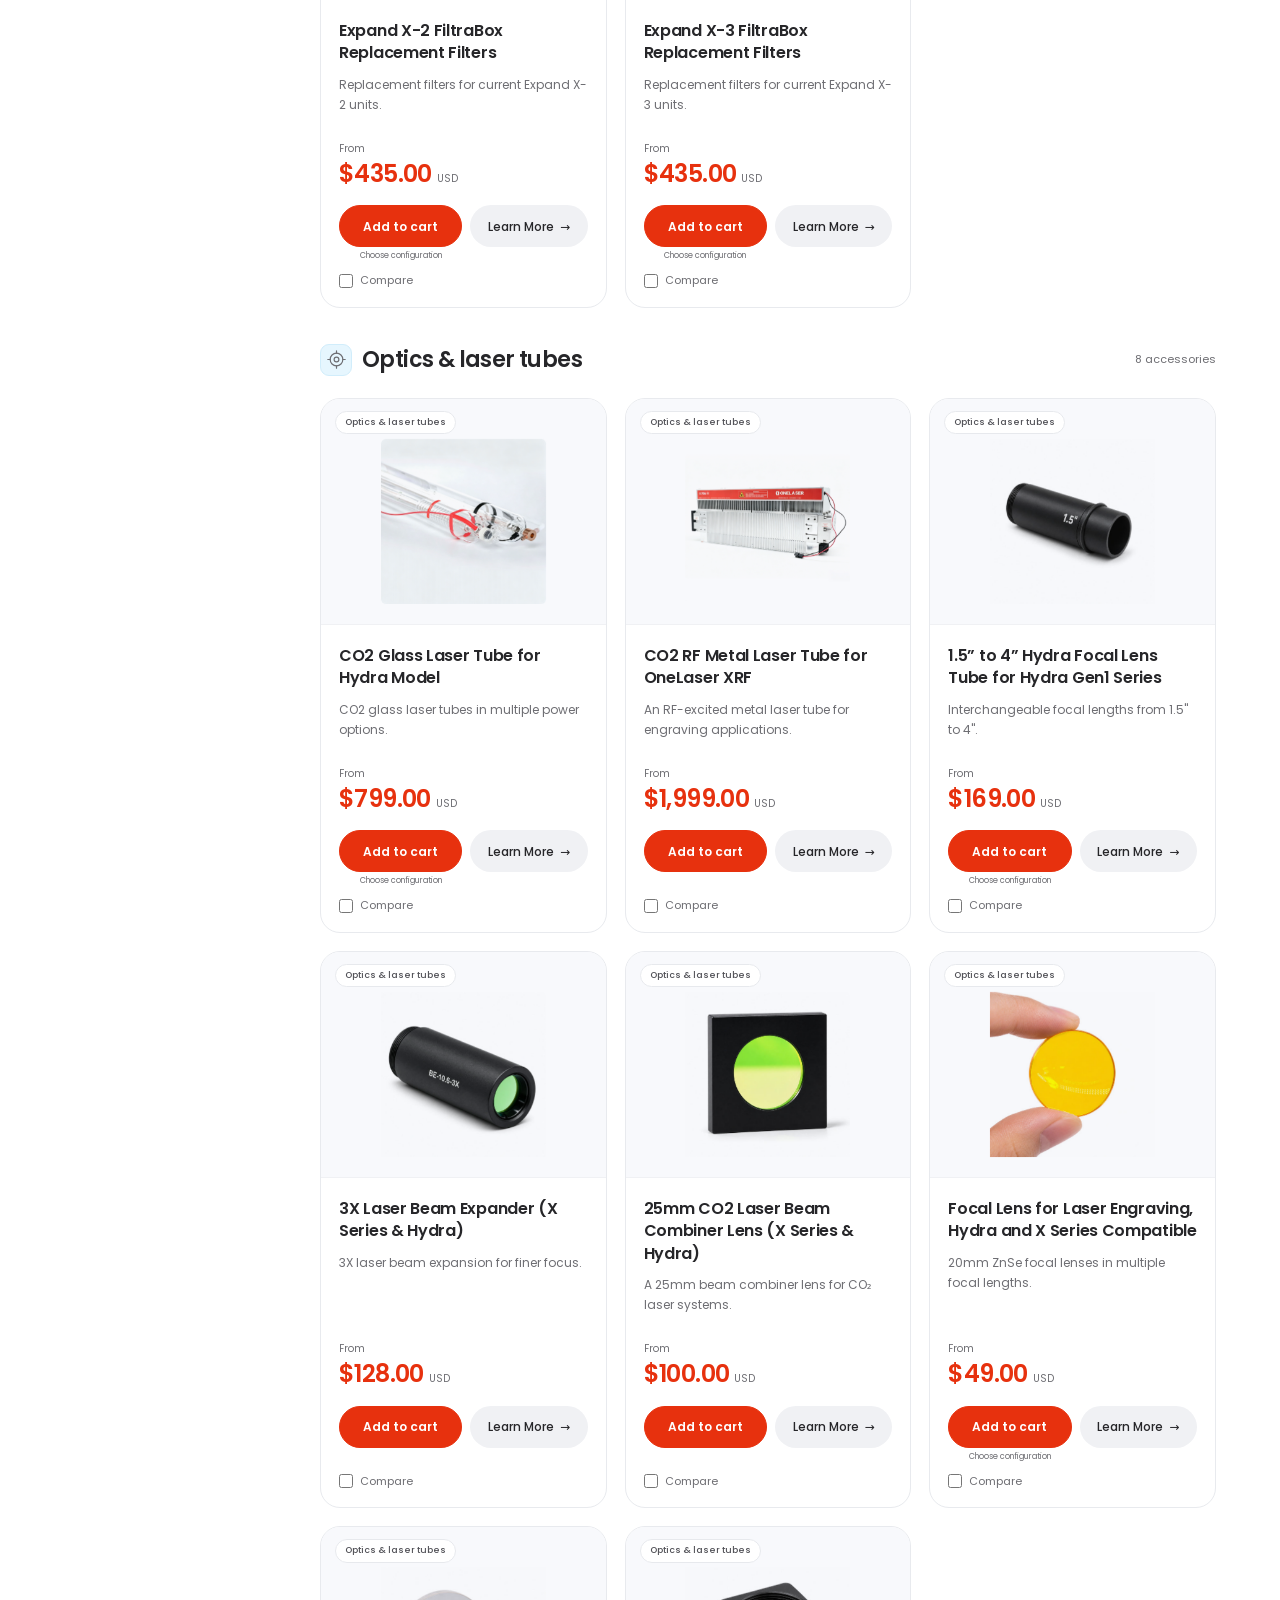
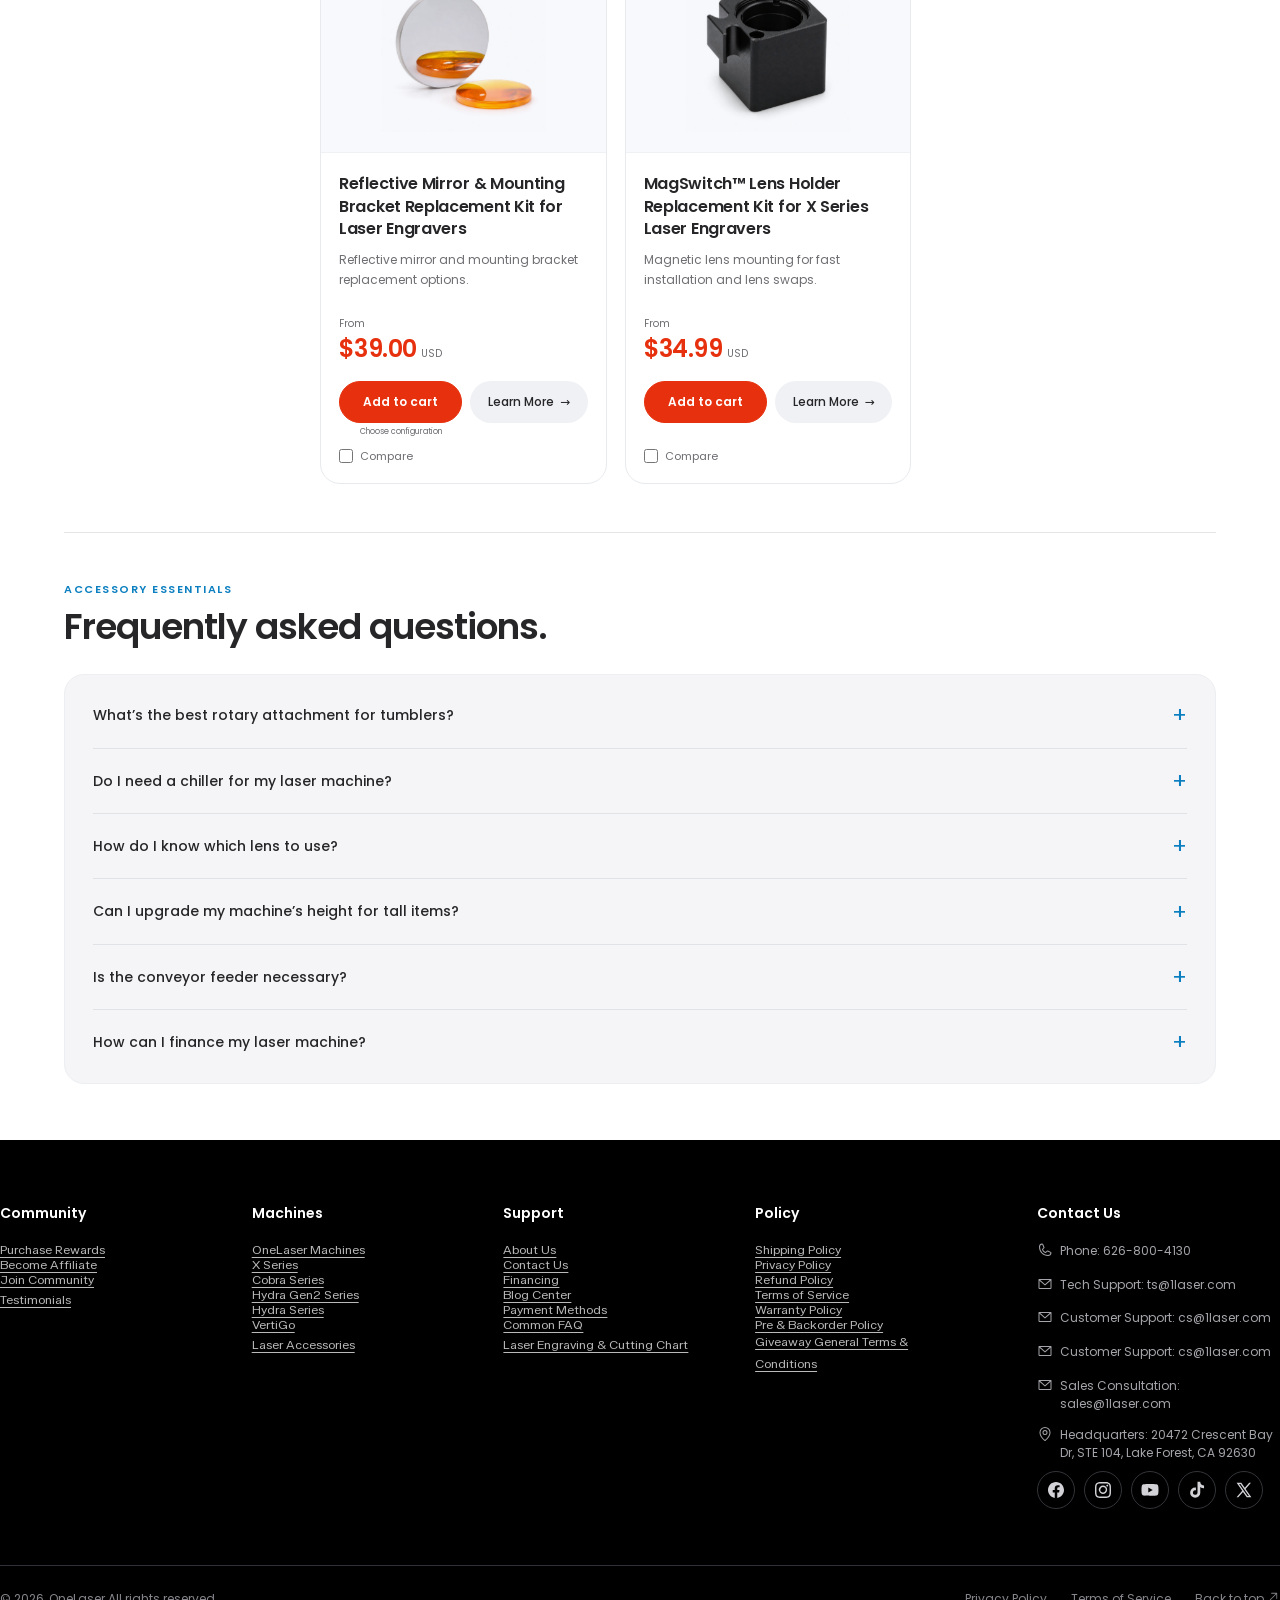
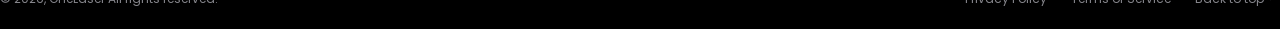
==== commit fd6bc2e4: "Keep consultation button label on one line" ====
--- a/index.html
+++ b/index.html
@@ -2,7 +2,7 @@
 <a class="skip" href="#machine-picker">Skip to machine selection</a><iframe class="site-chrome" data-site-shell="header" title="OneLaser website navigation" src="preview/site-header.html" scrolling="no"></iframe>
 <main>
 <section class="machine-section" id="machine-picker"><div class="wrap"><div class="section-head"><div><p class="eyebrow">ONELASER ACCESSORIES</p><h1>Your machine. <span>Your next upgrade.</span></h1><p class="picker-intro">Choose your OneLaser to explore its accessories.</p></div><div class="picker-controls" aria-label="Scroll machine choices"><button type="button" id="machines-prev" aria-label="Previous machine choices" aria-controls="machines"><svg viewBox="0 0 24 24" fill="none" stroke="currentColor" stroke-width="1.6" aria-hidden="true"><path d="m14 6-6 6 6 6"/></svg></button><button type="button" id="machines-next" aria-label="Next machine choices" aria-controls="machines"><svg viewBox="0 0 24 24" fill="none" stroke="currentColor" stroke-width="1.6" aria-hidden="true"><path d="m10 6 6 6-6 6"/></svg></button></div></div><div id="machines" class="machines" role="group" aria-label="Choose your machine"></div></div></section>
-<section class="catalog-section" id="catalog"><div class="wrap"><div class="section-head"><div><p class="eyebrow">BUILD YOUR POSSIBILITIES</p><h2 id="catalog-title">Accessories for your machine</h2></div><button id="change-machine" class="text-link">Change machine ↑</button></div><nav id="category-nav" class="category-nav" aria-label="Accessory categories"></nav><div class="toolbar"><label class="search"><span aria-hidden="true">⌕</span><input id="search" type="search" placeholder="Search accessories" aria-label="Search accessories"></label><button class="mobile-filter" id="filter-toggle" aria-expanded="false" aria-controls="filters">Filters +</button><label class="sort">Sort by <select id="sort"><option value="featured">Featured</option><option value="price-asc">Price: low to high</option><option value="price-desc">Price: high to low</option><option value="name">Name: A–Z</option></select></label></div><div class="catalog-layout"><aside id="filters" tabindex="0" aria-label="Accessory filters"><div class="filter-heading"><strong>Refine your setup</strong><button data-reset>Reset</button></div><label class="filter-label" for="machine-select">Your machine</label><select id="machine-select"><option value="">All machines</option></select><fieldset><legend>Accessory type</legend><div id="categories"></div></fieldset><fieldset><legend>Price (USD)</legend><label for="max-price">Maximum price</label><input id="max-price" type="number" min="0" step="1" placeholder="No limit"><p class="fine" id="price-error" role="status"></p></fieldset><div class="help-card"><span>LET’S GET IT RIGHT</span><h3>Need a second opinion?</h3><p>Our team can help confirm the right part for your setup.</p><a href="https://www.1laser.com/products/sales-consultation-call#book" data-ol-booking data-product-handle="sales-consultation-call" data-loading="Opening appointment calendar…" data-error="The calendar could not load. Open the booking page to choose your time." data-fallback-label="Open booking page" data-close-label="Close appointment calendar" class="booking-cta" aria-label="Schedule a Sales Call" aria-haspopup="dialog"><svg width="18" height="18" viewBox="0 0 24 24" fill="none" stroke="currentColor" stroke-width="1.7" stroke-linecap="round" stroke-linejoin="round" aria-hidden="true"><rect x="3" y="5" width="18" height="16" rx="3"/><path d="M7 3v4m10-4v4M3 10h18m-13 5 3 3 5-5"/></svg><span class="booking-copy">Schedule a Sales Call</span></a></div></aside><div><div class="results-line"><p id="count" role="status" aria-live="polite"></p><button data-reset>Clear all filters</button></div><div id="chips" class="chips"></div><p class="snapshot-note">Catalog reference · Nov 17, 2026. Final pricing and availability are confirmed by OneLaser at cart submission.</p><div id="products" class="product-grid"></div><div id="empty" hidden><h3>No accessories match this setup.</h3><p>Try another category or remove a filter.</p><button class="button primary" data-reset>Reset filters</button></div><noscript><p>Enable JavaScript to filter this collection, or <a href="https://www.1laser.com/collections/laser-accessories">browse all accessories on OneLaser</a>.</p></noscript></div></div></div></section>
+<section class="catalog-section" id="catalog"><div class="wrap"><div class="section-head"><div><p class="eyebrow">BUILD YOUR POSSIBILITIES</p><h2 id="catalog-title">Accessories for your machine</h2></div><button id="change-machine" class="text-link">Change machine ↑</button></div><nav id="category-nav" class="category-nav" aria-label="Accessory categories"></nav><div class="toolbar"><label class="search"><span aria-hidden="true">⌕</span><input id="search" type="search" placeholder="Search accessories" aria-label="Search accessories"></label><button class="mobile-filter" id="filter-toggle" aria-expanded="false" aria-controls="filters">Filters +</button><label class="sort">Sort by <select id="sort"><option value="featured">Featured</option><option value="price-asc">Price: low to high</option><option value="price-desc">Price: high to low</option><option value="name">Name: A–Z</option></select></label></div><div class="catalog-layout"><aside id="filters" tabindex="0" aria-label="Accessory filters"><div class="filter-heading"><strong>Refine your setup</strong><button data-reset>Reset</button></div><label class="filter-label" for="machine-select">Your machine</label><select id="machine-select"><option value="">All machines</option></select><fieldset><legend>Accessory type</legend><div id="categories"></div></fieldset><fieldset><legend>Price (USD)</legend><label for="max-price">Maximum price</label><input id="max-price" type="number" min="0" step="1" placeholder="No limit"><p class="fine" id="price-error" role="status"></p></fieldset><div class="help-card"><span>LET’S GET IT RIGHT</span><h3>Need a second opinion?</h3><p>Our team can help confirm the right part for your setup.</p><a href="https://www.1laser.com/products/sales-consultation-call#book" data-ol-booking data-product-handle="sales-consultation-call" data-loading="Opening appointment calendar…" data-error="The calendar could not load. Open the booking page to choose your time." data-fallback-label="Open booking page" data-close-label="Close appointment calendar" class="booking-cta" aria-label="Schedule a call" aria-haspopup="dialog"><svg width="18" height="18" viewBox="0 0 24 24" fill="none" stroke="currentColor" stroke-width="1.7" stroke-linecap="round" stroke-linejoin="round" aria-hidden="true"><rect x="3" y="5" width="18" height="16" rx="3"/><path d="M7 3v4m10-4v4M3 10h18m-13 5 3 3 5-5"/></svg><span class="booking-copy">Schedule a call</span></a></div></aside><div><div class="results-line"><p id="count" role="status" aria-live="polite"></p><button data-reset>Clear all filters</button></div><div id="chips" class="chips"></div><p class="snapshot-note">Catalog reference · Nov 17, 2026. Final pricing and availability are confirmed by OneLaser at cart submission.</p><div id="products" class="product-grid"></div><div id="empty" hidden><h3>No accessories match this setup.</h3><p>Try another category or remove a filter.</p><button class="button primary" data-reset>Reset filters</button></div><noscript><p>Enable JavaScript to filter this collection, or <a href="https://www.1laser.com/collections/laser-accessories">browse all accessories on OneLaser</a>.</p></noscript></div></div></div></section>
 <section class="wrap guidance" aria-labelledby="accessories-faq-title"><div><p class="eyebrow">ACCESSORY ESSENTIALS</p><h2 id="accessories-faq-title">Frequently asked questions.</h2></div><div class="faqs"><details name="accessories-faq"><summary>What’s the best rotary attachment for tumblers?</summary><div class="faq-answer"><p>We recommend the PiBurn Rotary, which offers excellent stability, grip, and ease of use for drinkware engraving.</p></div></details><details name="accessories-faq"><summary>Do I need a chiller for my laser machine?</summary><div class="faq-answer"><p>If you’re using a high-wattage system like Hydra, a chiller is essential for keeping your machine cool and running efficiently.</p></div></details><details name="accessories-faq"><summary>How do I know which lens to use?</summary><div class="faq-answer"><p>A 2" focal lens works for most jobs. Use a longer lens (3"–4") for deeper cuts and a shorter lens (1.5") for fine engraving.</p></div></details><details name="accessories-faq"><summary>Can I upgrade my machine’s height for tall items?</summary><div class="faq-answer"><p>Yes! The Base Boost Riser gives you more vertical space and enables passthrough for longer items.</p></div></details><details name="accessories-faq"><summary>Is the conveyor feeder necessary?</summary><div class="faq-answer"><p>It’s a huge time-saver for businesses that handle repeat jobs or fabric, leather, and signage material.</p></div></details><details name="accessories-faq"><summary>How can I finance my laser machine?</summary><div class="faq-answer"><p>We offer financing through Shop Pay, ClickLease and more—making it easier to start or grow your business.</p></div></details></div></section>
 </main><iframe class="site-chrome" data-site-shell="footer" title="OneLaser website footer" src="preview/site-footer.html" scrolling="no"></iframe>
 <div class="compare-tray" id="compare-tray" hidden><span id="compare-count" role="status"></span><button id="open-compare" class="button primary">Compare accessories →</button><button id="clear-compare">Clear</button></div><dialog id="compare-dialog" aria-labelledby="compare-title"><div class="dialog-head"><h2 id="compare-title">Find your next upgrade</h2><button id="close-compare" aria-label="Close comparison">✕</button></div><div class="table-scroll"><table id="compare-table"></table></div><p class="fine">Comparison is a guide. Confirm exact configuration and current pricing on the product page.</p></dialog><dialog id="variant-dialog" aria-labelledby="variant-title"><div class="dialog-head"><h2 id="variant-title">Choose your configuration</h2><button type="button" id="close-variant" aria-label="Close configuration">✕</button></div><h3 id="variant-product"></h3><p id="variant-note" class="fine"></p><form id="variant-form" method="post" action="https://www.1laser.com/cart/add"><label for="variant-select">Configuration</label><select id="variant-select" name="id" required><option value="">Select a configuration</option></select><label for="cart-quantity">Quantity</label><input id="cart-quantity" name="quantity" type="number" min="1" max="99" value="1" required><input name="return_to" type="hidden" value="/cart"><p id="variant-price" role="status"></p><p class="fine">Confirm your machine, connector and required accessories before adding. You’ll continue to your OneLaser cart.</p><button class="button primary" type="submit">Add to cart →</button><a id="variant-learn" class="text-link">Learn More</a></form></dialog></body></html>
--- a/assets/accessories-store.css
+++ b/assets/accessories-store.css
@@ -83,10 +83,10 @@
 .help-card>span{font-size:9px;font-weight:600;letter-spacing:1px;color:var(--sky-ink)}
 .help-card h3{font-size:18px;font-weight:600;line-height:1.3;letter-spacing:-.4px;margin:12px 0}
 .help-card p{font-size:12px;line-height:1.65;color:#515157;margin:0}
-.help-card .booking-cta{display:flex;justify-content:center;align-items:center;gap:7px;width:100%;min-height:48px;margin-top:18px;padding:11px 9px;background:var(--brand);border:1px solid var(--brand);border-radius:999px;color:#fff;font-size:11px;font-weight:600;line-height:1.4;text-decoration:none;transition:background .2s}
+.help-card .booking-cta{display:flex;justify-content:center;align-items:center;gap:7px;flex-wrap:nowrap;white-space:nowrap;width:100%;height:48px;min-height:48px;max-height:48px;margin-top:18px;padding:11px 9px;background:var(--brand);border:1px solid var(--brand);border-radius:999px;color:#fff;font-size:11px;font-weight:600;line-height:1.4;text-decoration:none;transition:background .2s}
 .help-card .booking-cta:hover{background:var(--brand-dark);border-color:var(--brand-dark)}
 .booking-cta svg{flex:0 0 16px;width:16px;height:16px}
-.booking-cta .booking-copy{font:inherit;color:inherit;letter-spacing:0}
+.booking-cta .booking-copy{font:inherit;color:inherit;letter-spacing:0;white-space:nowrap}
 .results-line{display:flex;align-items:center;justify-content:space-between;gap:8px;margin:0 0 8px;font-size:12px;color:var(--muted)}
 .results-line p{margin:0;color:var(--title);font-weight:500}
 .chips{display:flex;flex-wrap:wrap;gap:7px}
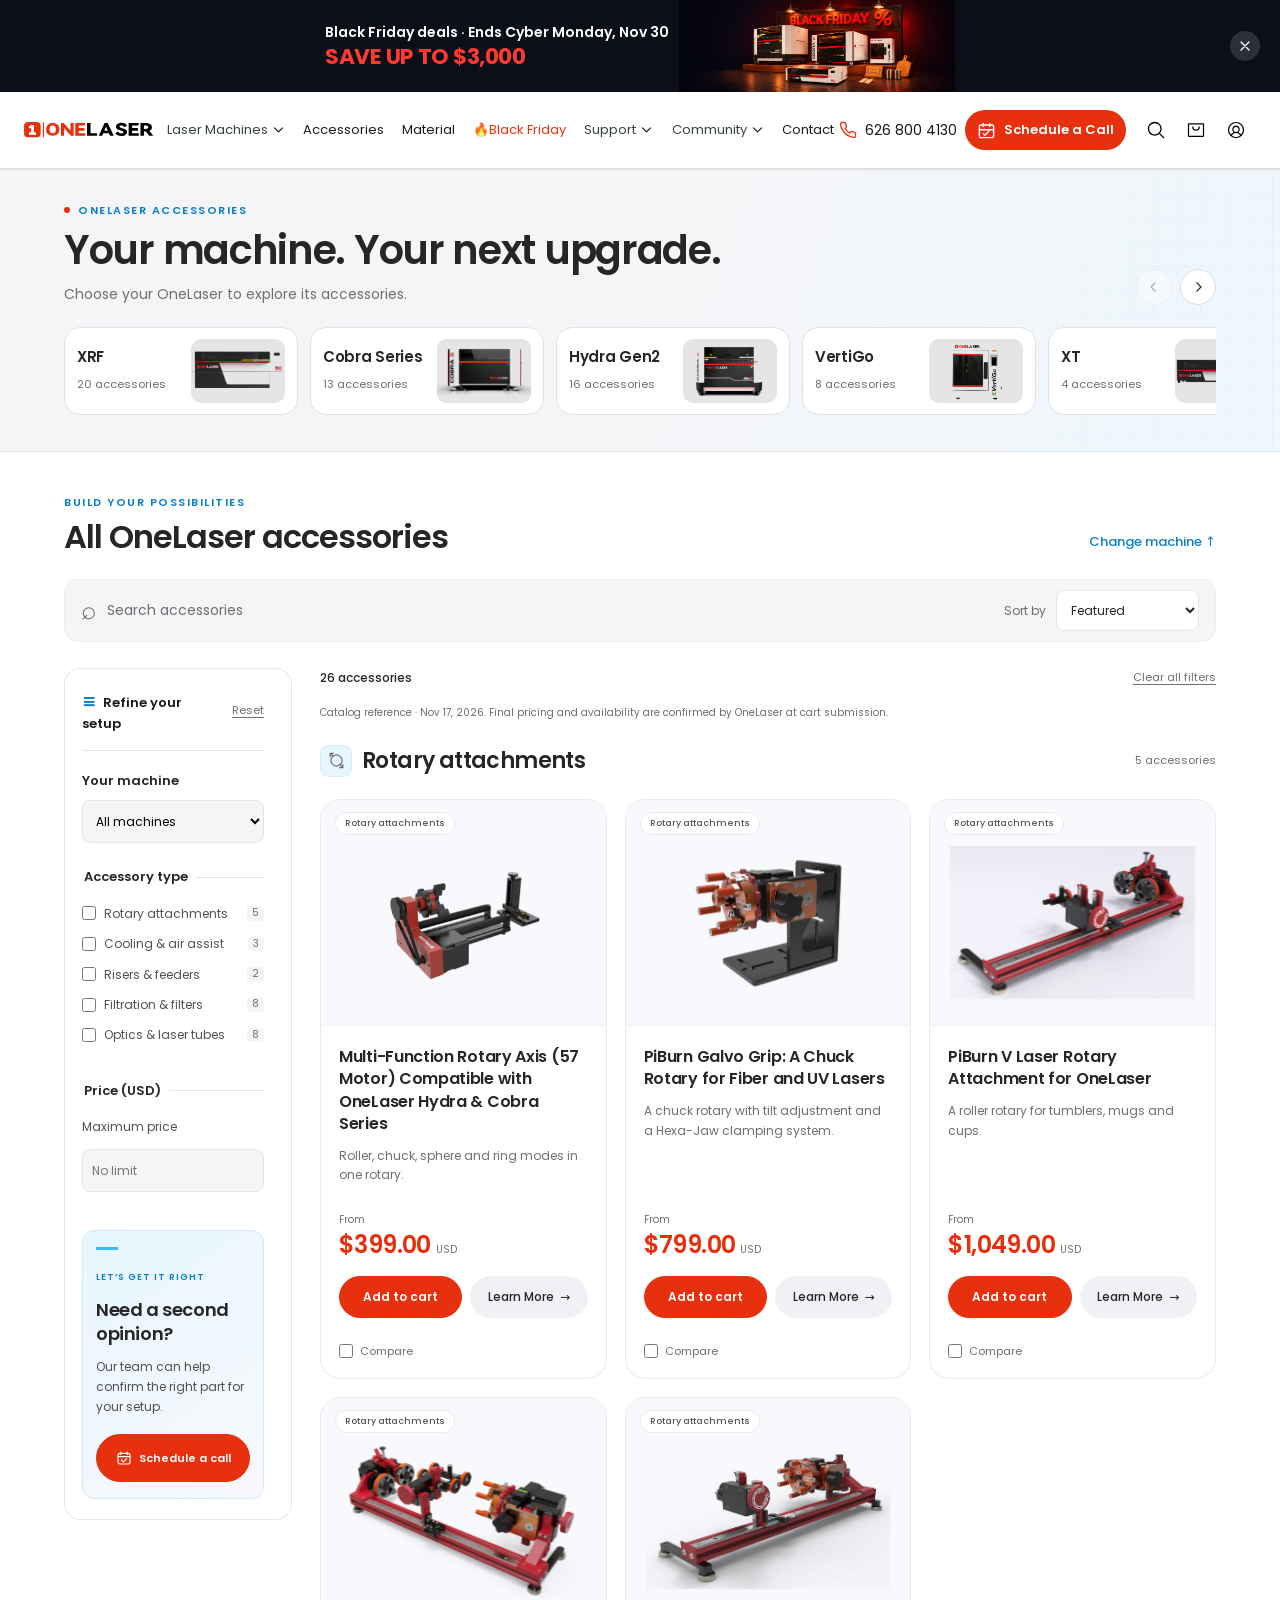
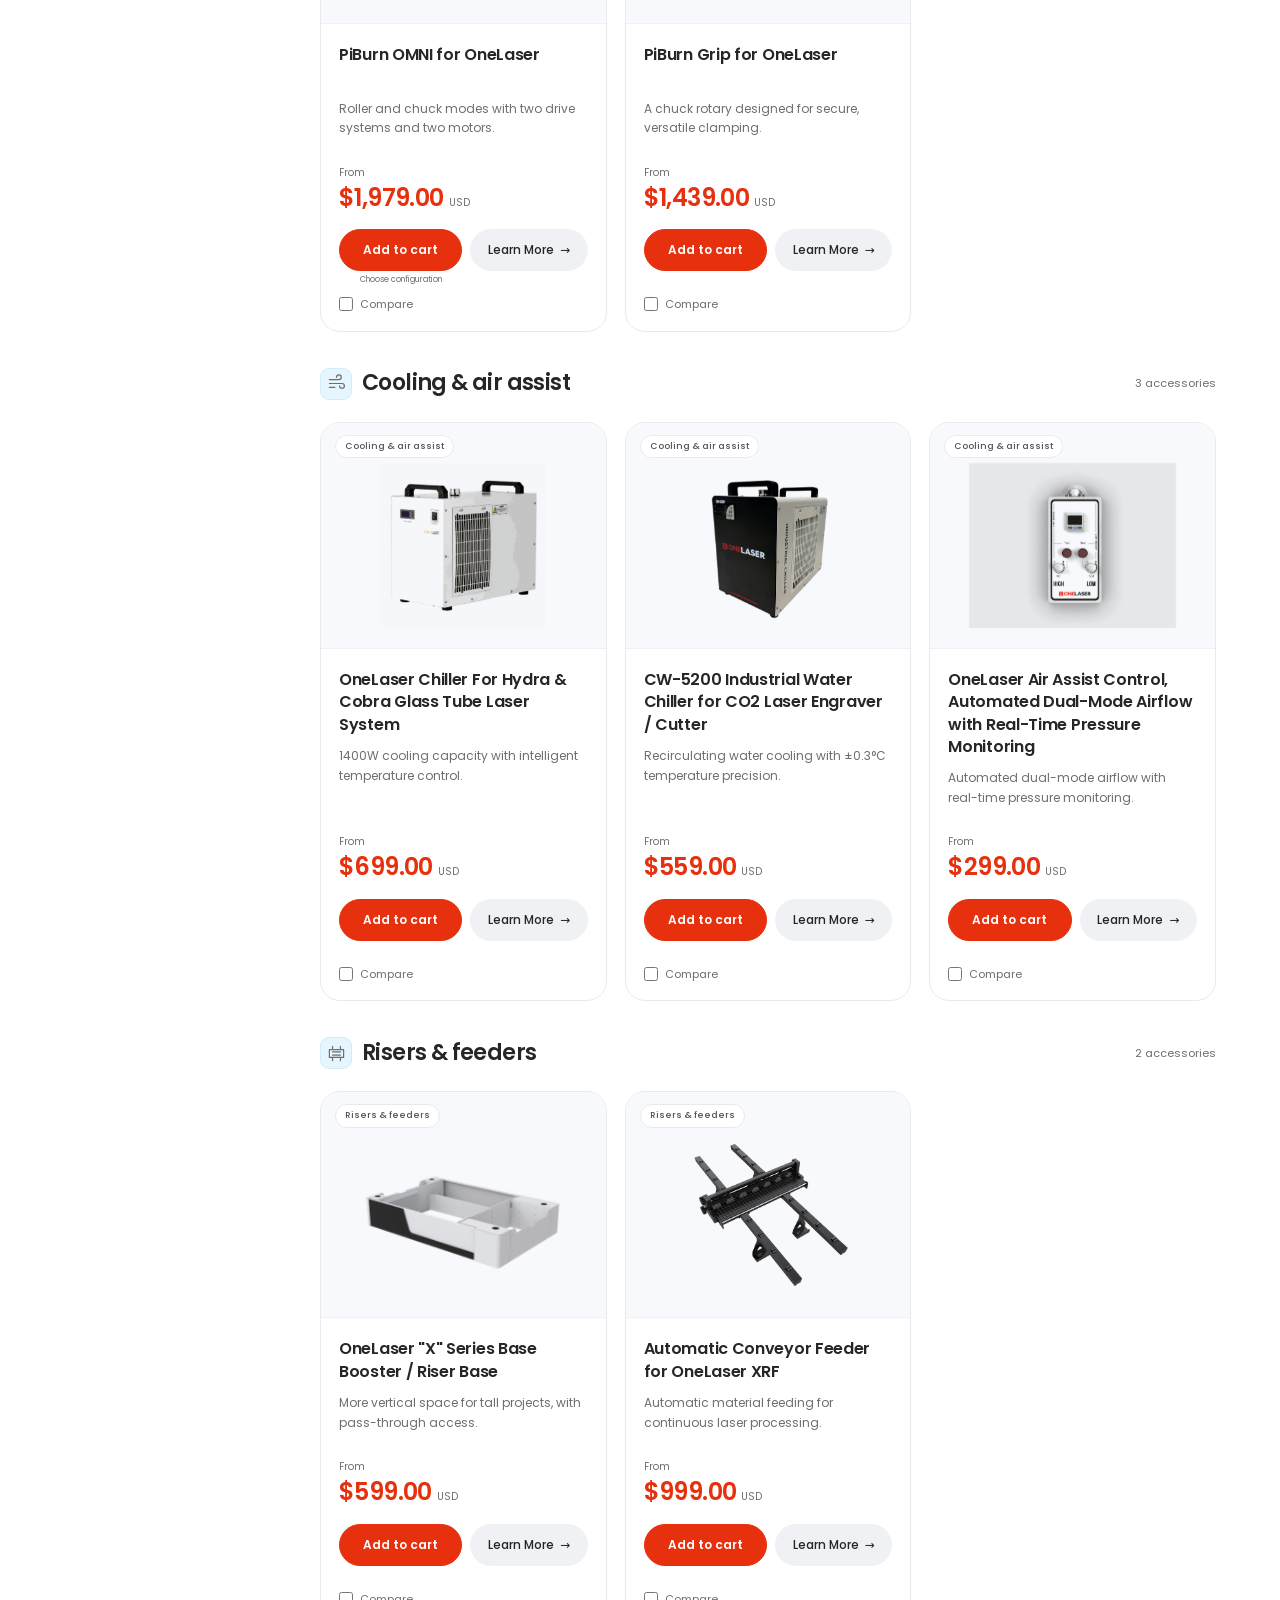
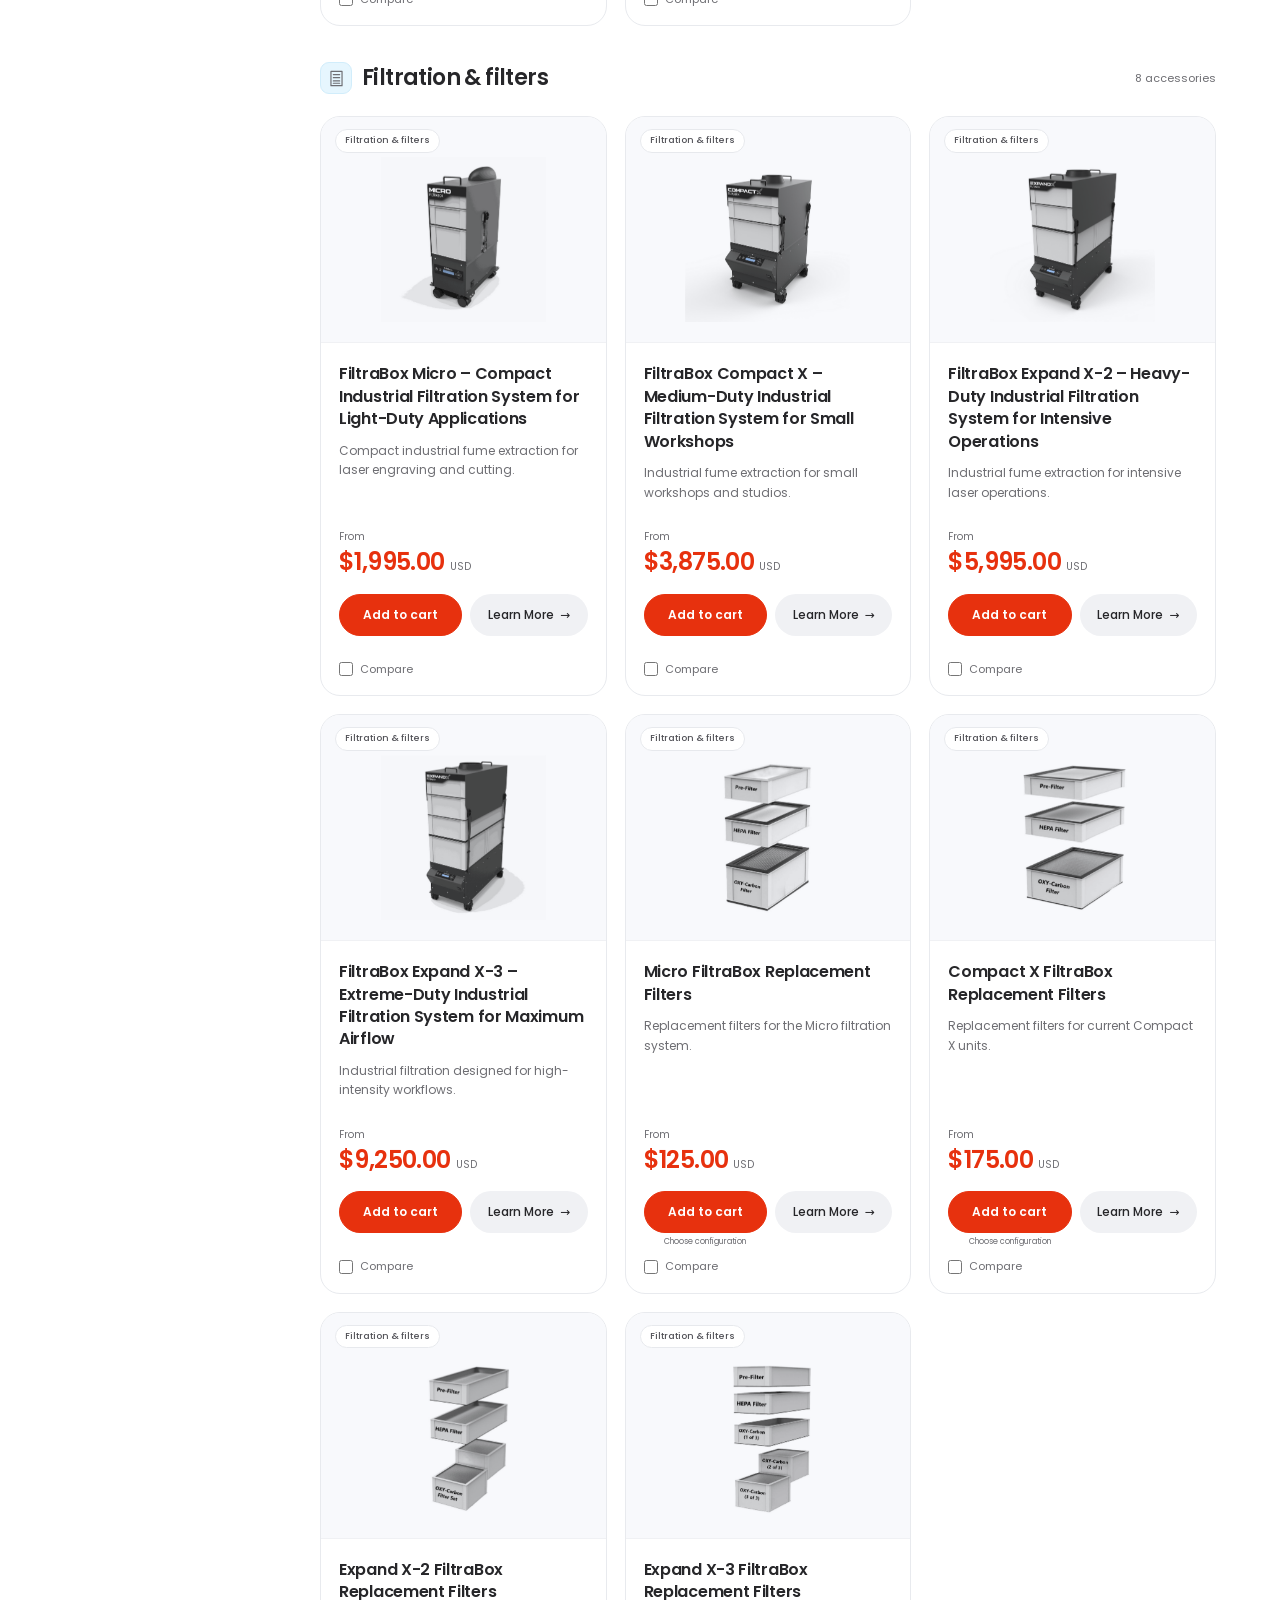
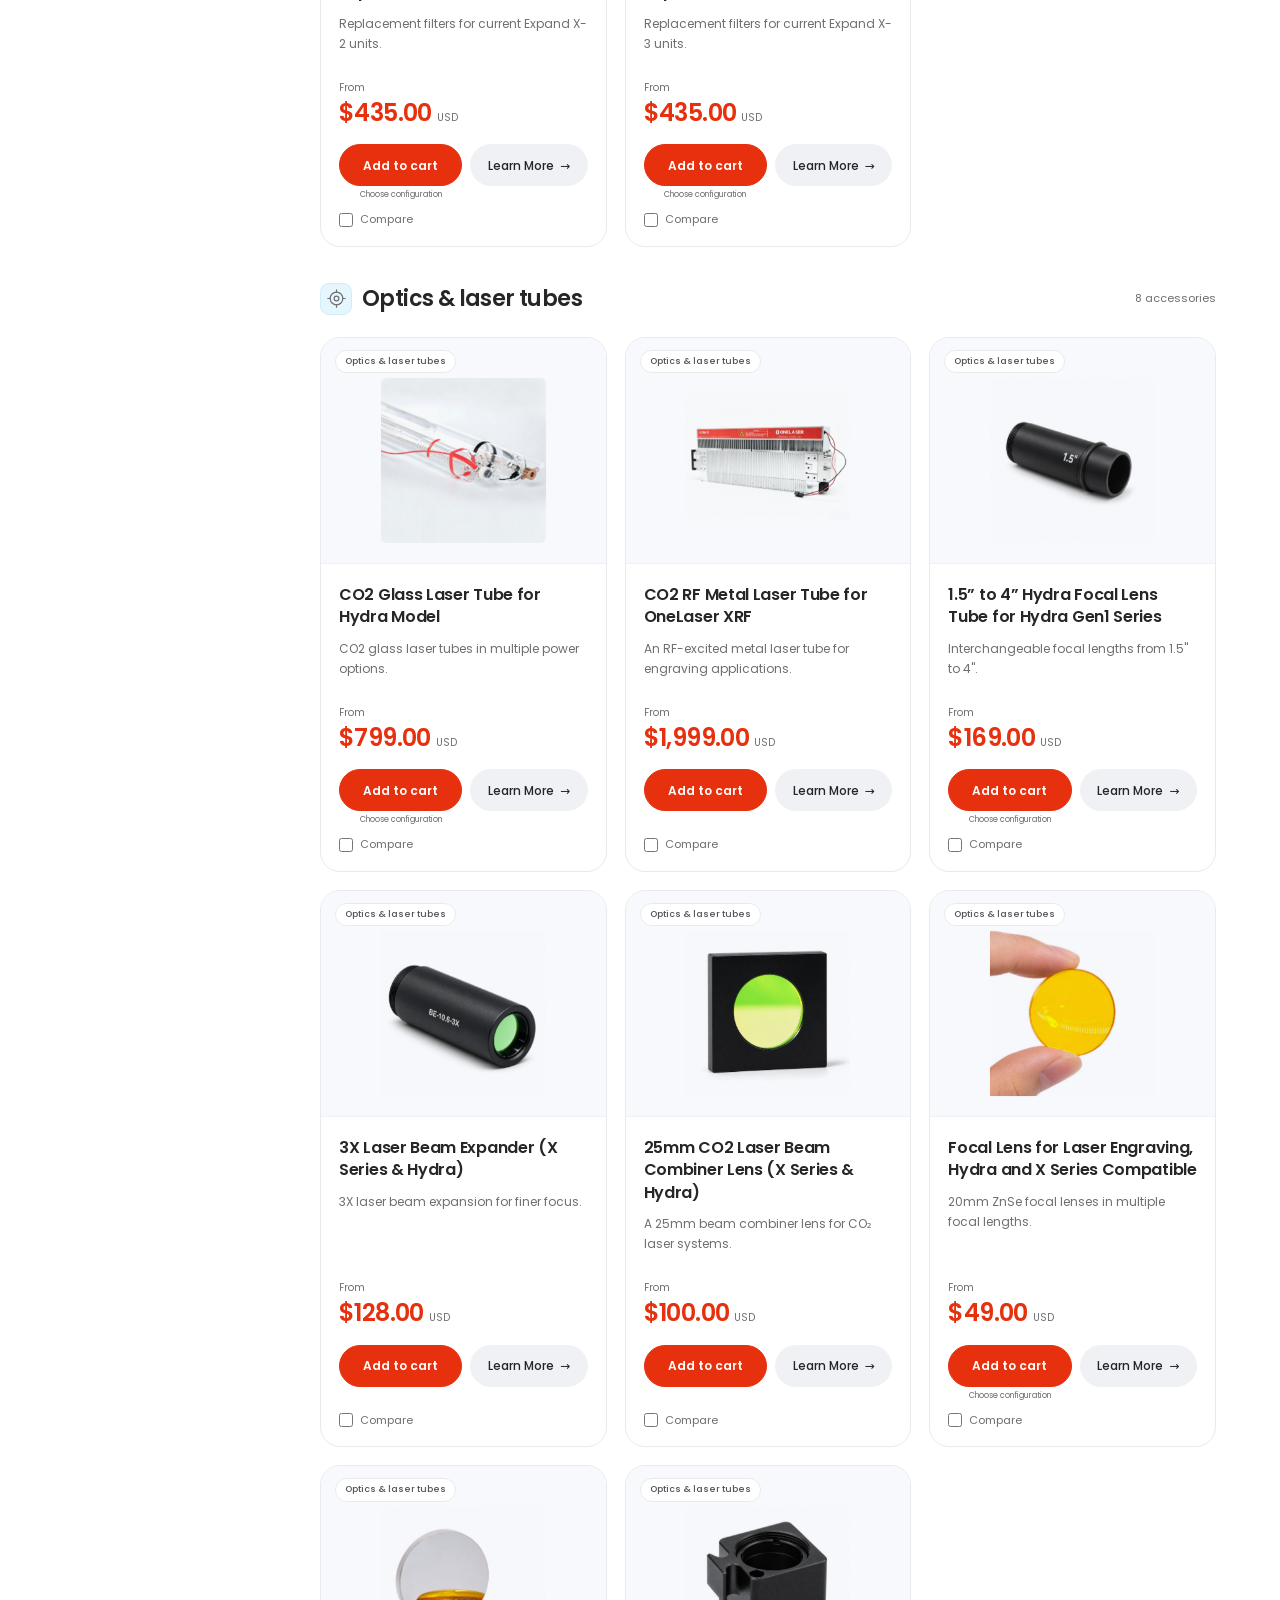
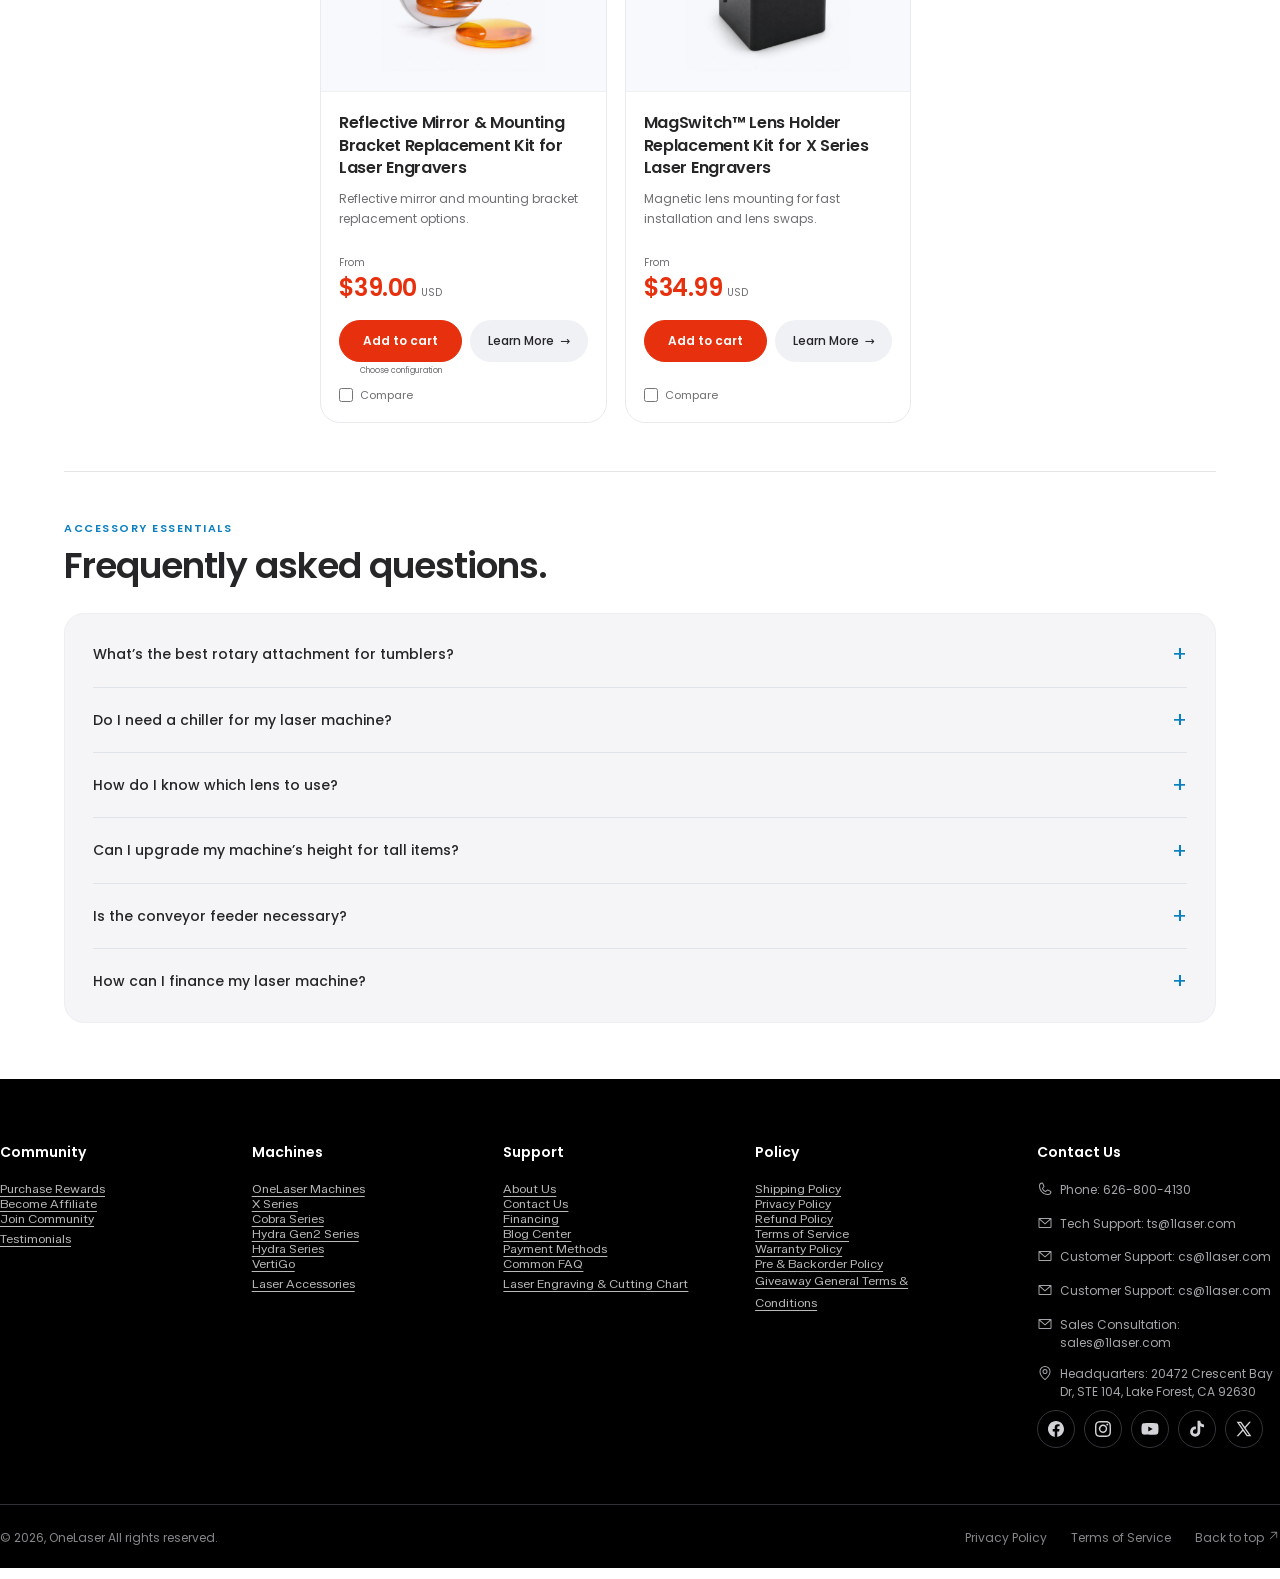
==== commit d7dd07c8: "Remove redundant category jump navigation" ====
--- a/index.html
+++ b/index.html
@@ -1,8 +1,8 @@
-<!doctype html><html lang="en"><head><meta charset="utf-8"><meta name="viewport" content="width=device-width, initial-scale=1"><title>Laser Accessories | OneLaser</title><meta name="description" content="Explore OneLaser rotaries, cooling, filtration and optics. Start with your machine and check setup requirements before you order."><link rel="stylesheet" href="assets/accessories.css"><link rel="stylesheet" href="assets/accessories-store.css"><script defer src="assets/accessories-data.js"></script><link rel="stylesheet" href="assets/site-shell.css"><script defer src="assets/site-shell.js"></script><script defer src="assets/accessories.js"></script></head><body>
+<!doctype html><html lang="en"><head><meta charset="utf-8"><meta name="viewport" content="width=device-width, initial-scale=1"><title>Laser Accessories | OneLaser</title><meta name="description" content="Explore OneLaser rotaries, cooling, filtration and optics. Start with your machine and check setup requirements before you order."><link rel="stylesheet" href="assets/accessories.css"><link rel="stylesheet" href="assets/accessories-store.css"><script defer src="assets/accessories-data.js"></script><link rel="stylesheet" href="assets/site-shell.css"><script defer src="assets/site-shell.js"></script><script defer src="assets/accessories.js?v=20261124-category-filters"></script></head><body>
 <a class="skip" href="#machine-picker">Skip to machine selection</a><iframe class="site-chrome" data-site-shell="header" title="OneLaser website navigation" src="preview/site-header.html" scrolling="no"></iframe>
 <main>
 <section class="machine-section" id="machine-picker"><div class="wrap"><div class="section-head"><div><p class="eyebrow">ONELASER ACCESSORIES</p><h1>Your machine. <span>Your next upgrade.</span></h1><p class="picker-intro">Choose your OneLaser to explore its accessories.</p></div><div class="picker-controls" aria-label="Scroll machine choices"><button type="button" id="machines-prev" aria-label="Previous machine choices" aria-controls="machines"><svg viewBox="0 0 24 24" fill="none" stroke="currentColor" stroke-width="1.6" aria-hidden="true"><path d="m14 6-6 6 6 6"/></svg></button><button type="button" id="machines-next" aria-label="Next machine choices" aria-controls="machines"><svg viewBox="0 0 24 24" fill="none" stroke="currentColor" stroke-width="1.6" aria-hidden="true"><path d="m10 6 6 6-6 6"/></svg></button></div></div><div id="machines" class="machines" role="group" aria-label="Choose your machine"></div></div></section>
-<section class="catalog-section" id="catalog"><div class="wrap"><div class="section-head"><div><p class="eyebrow">BUILD YOUR POSSIBILITIES</p><h2 id="catalog-title">Accessories for your machine</h2></div><button id="change-machine" class="text-link">Change machine ↑</button></div><nav id="category-nav" class="category-nav" aria-label="Accessory categories"></nav><div class="toolbar"><label class="search"><span aria-hidden="true">⌕</span><input id="search" type="search" placeholder="Search accessories" aria-label="Search accessories"></label><button class="mobile-filter" id="filter-toggle" aria-expanded="false" aria-controls="filters">Filters +</button><label class="sort">Sort by <select id="sort"><option value="featured">Featured</option><option value="price-asc">Price: low to high</option><option value="price-desc">Price: high to low</option><option value="name">Name: A–Z</option></select></label></div><div class="catalog-layout"><aside id="filters" tabindex="0" aria-label="Accessory filters"><div class="filter-heading"><strong>Refine your setup</strong><button data-reset>Reset</button></div><label class="filter-label" for="machine-select">Your machine</label><select id="machine-select"><option value="">All machines</option></select><fieldset><legend>Accessory type</legend><div id="categories"></div></fieldset><fieldset><legend>Price (USD)</legend><label for="max-price">Maximum price</label><input id="max-price" type="number" min="0" step="1" placeholder="No limit"><p class="fine" id="price-error" role="status"></p></fieldset><div class="help-card"><span>LET’S GET IT RIGHT</span><h3>Need a second opinion?</h3><p>Our team can help confirm the right part for your setup.</p><a href="https://www.1laser.com/products/sales-consultation-call#book" data-ol-booking data-product-handle="sales-consultation-call" data-loading="Opening appointment calendar…" data-error="The calendar could not load. Open the booking page to choose your time." data-fallback-label="Open booking page" data-close-label="Close appointment calendar" class="booking-cta" aria-label="Schedule a call" aria-haspopup="dialog"><svg width="18" height="18" viewBox="0 0 24 24" fill="none" stroke="currentColor" stroke-width="1.7" stroke-linecap="round" stroke-linejoin="round" aria-hidden="true"><rect x="3" y="5" width="18" height="16" rx="3"/><path d="M7 3v4m10-4v4M3 10h18m-13 5 3 3 5-5"/></svg><span class="booking-copy">Schedule a call</span></a></div></aside><div><div class="results-line"><p id="count" role="status" aria-live="polite"></p><button data-reset>Clear all filters</button></div><div id="chips" class="chips"></div><p class="snapshot-note">Catalog reference · Nov 17, 2026. Final pricing and availability are confirmed by OneLaser at cart submission.</p><div id="products" class="product-grid"></div><div id="empty" hidden><h3>No accessories match this setup.</h3><p>Try another category or remove a filter.</p><button class="button primary" data-reset>Reset filters</button></div><noscript><p>Enable JavaScript to filter this collection, or <a href="https://www.1laser.com/collections/laser-accessories">browse all accessories on OneLaser</a>.</p></noscript></div></div></div></section>
+<section class="catalog-section" id="catalog"><div class="wrap"><div class="section-head"><div><p class="eyebrow">BUILD YOUR POSSIBILITIES</p><h2 id="catalog-title">Accessories for your machine</h2></div><button id="change-machine" class="text-link">Change machine ↑</button></div><div class="toolbar"><label class="search"><span aria-hidden="true">⌕</span><input id="search" type="search" placeholder="Search accessories" aria-label="Search accessories"></label><button class="mobile-filter" id="filter-toggle" aria-expanded="false" aria-controls="filters">Filters +</button><label class="sort">Sort by <select id="sort"><option value="featured">Featured</option><option value="price-asc">Price: low to high</option><option value="price-desc">Price: high to low</option><option value="name">Name: A–Z</option></select></label></div><div class="catalog-layout"><aside id="filters" tabindex="0" aria-label="Accessory filters"><div class="filter-heading"><strong>Refine your setup</strong><button data-reset>Reset</button></div><label class="filter-label" for="machine-select">Your machine</label><select id="machine-select"><option value="">All machines</option></select><fieldset><legend>Accessory type</legend><div id="categories"></div></fieldset><fieldset><legend>Price (USD)</legend><label for="max-price">Maximum price</label><input id="max-price" type="number" min="0" step="1" placeholder="No limit"><p class="fine" id="price-error" role="status"></p></fieldset><div class="help-card"><span>LET’S GET IT RIGHT</span><h3>Need a second opinion?</h3><p>Our team can help confirm the right part for your setup.</p><a href="https://www.1laser.com/products/sales-consultation-call#book" data-ol-booking data-product-handle="sales-consultation-call" data-loading="Opening appointment calendar…" data-error="The calendar could not load. Open the booking page to choose your time." data-fallback-label="Open booking page" data-close-label="Close appointment calendar" class="booking-cta" aria-label="Schedule a call" aria-haspopup="dialog"><svg width="18" height="18" viewBox="0 0 24 24" fill="none" stroke="currentColor" stroke-width="1.7" stroke-linecap="round" stroke-linejoin="round" aria-hidden="true"><rect x="3" y="5" width="18" height="16" rx="3"/><path d="M7 3v4m10-4v4M3 10h18m-13 5 3 3 5-5"/></svg><span class="booking-copy">Schedule a call</span></a></div></aside><div><div class="results-line"><p id="count" role="status" aria-live="polite"></p><button data-reset>Clear all filters</button></div><div id="chips" class="chips"></div><p class="snapshot-note">Catalog reference · Nov 17, 2026. Final pricing and availability are confirmed by OneLaser at cart submission.</p><div id="products" class="product-grid"></div><div id="empty" hidden><h3>No accessories match this setup.</h3><p>Try another category or remove a filter.</p><button class="button primary" data-reset>Reset filters</button></div><noscript><p>Enable JavaScript to filter this collection, or <a href="https://www.1laser.com/collections/laser-accessories">browse all accessories on OneLaser</a>.</p></noscript></div></div></div></section>
 <section class="wrap guidance" aria-labelledby="accessories-faq-title"><div><p class="eyebrow">ACCESSORY ESSENTIALS</p><h2 id="accessories-faq-title">Frequently asked questions.</h2></div><div class="faqs"><details name="accessories-faq"><summary>What’s the best rotary attachment for tumblers?</summary><div class="faq-answer"><p>We recommend the PiBurn Rotary, which offers excellent stability, grip, and ease of use for drinkware engraving.</p></div></details><details name="accessories-faq"><summary>Do I need a chiller for my laser machine?</summary><div class="faq-answer"><p>If you’re using a high-wattage system like Hydra, a chiller is essential for keeping your machine cool and running efficiently.</p></div></details><details name="accessories-faq"><summary>How do I know which lens to use?</summary><div class="faq-answer"><p>A 2" focal lens works for most jobs. Use a longer lens (3"–4") for deeper cuts and a shorter lens (1.5") for fine engraving.</p></div></details><details name="accessories-faq"><summary>Can I upgrade my machine’s height for tall items?</summary><div class="faq-answer"><p>Yes! The Base Boost Riser gives you more vertical space and enables passthrough for longer items.</p></div></details><details name="accessories-faq"><summary>Is the conveyor feeder necessary?</summary><div class="faq-answer"><p>It’s a huge time-saver for businesses that handle repeat jobs or fabric, leather, and signage material.</p></div></details><details name="accessories-faq"><summary>How can I finance my laser machine?</summary><div class="faq-answer"><p>We offer financing through Shop Pay, ClickLease and more—making it easier to start or grow your business.</p></div></details></div></section>
 </main><iframe class="site-chrome" data-site-shell="footer" title="OneLaser website footer" src="preview/site-footer.html" scrolling="no"></iframe>
 <div class="compare-tray" id="compare-tray" hidden><span id="compare-count" role="status"></span><button id="open-compare" class="button primary">Compare accessories →</button><button id="clear-compare">Clear</button></div><dialog id="compare-dialog" aria-labelledby="compare-title"><div class="dialog-head"><h2 id="compare-title">Find your next upgrade</h2><button id="close-compare" aria-label="Close comparison">✕</button></div><div class="table-scroll"><table id="compare-table"></table></div><p class="fine">Comparison is a guide. Confirm exact configuration and current pricing on the product page.</p></dialog><dialog id="variant-dialog" aria-labelledby="variant-title"><div class="dialog-head"><h2 id="variant-title">Choose your configuration</h2><button type="button" id="close-variant" aria-label="Close configuration">✕</button></div><h3 id="variant-product"></h3><p id="variant-note" class="fine"></p><form id="variant-form" method="post" action="https://www.1laser.com/cart/add"><label for="variant-select">Configuration</label><select id="variant-select" name="id" required><option value="">Select a configuration</option></select><label for="cart-quantity">Quantity</label><input id="cart-quantity" name="quantity" type="number" min="1" max="99" value="1" required><input name="return_to" type="hidden" value="/cart"><p id="variant-price" role="status"></p><p class="fine">Confirm your machine, connector and required accessories before adding. You’ll continue to your OneLaser cart.</p><button class="button primary" type="submit">Add to cart →</button><a id="variant-learn" class="text-link">Learn More</a></form></dialog></body></html>
--- a/assets/accessories-store.css
+++ b/assets/accessories-store.css
@@ -52,11 +52,6 @@
 .catalog-section .section-head{display:flex;justify-content:space-between;align-items:end;gap:16px;margin-bottom:22px}
 .catalog-section h2{font-size:32px;line-height:1.2;letter-spacing:-1px;margin:0}
 #change-machine{color:var(--sky-ink);border:0;background:transparent;text-decoration:none;padding:4px 0}
-.category-nav{display:flex;flex-wrap:wrap;gap:8px;margin:0 0 22px;padding:0}
-.category-nav a{display:flex;align-items:center;gap:8px;border:1px solid transparent;border-radius:999px;background:#f0f1f4;color:var(--title);padding:10px 15px;font-size:12px;font-weight:500;line-height:1.4;white-space:nowrap;transition:background .2s,color .2s,border-color .2s}
-.category-nav a:hover{background:var(--sky-soft);border-color:#b9e6fb;color:var(--sky-ink)}
-.category-nav a>svg{width:17px;height:17px;flex-shrink:0;color:var(--sky-ink)}
-.category-nav a>span{margin:0;color:var(--muted);font-size:11px}
 .toolbar{display:flex;align-items:center;gap:16px;background:var(--soft);border:1px solid #eceef1;border-radius:14px;padding:10px 16px;box-shadow:none}
 .search{flex:1;min-width:0;display:flex;align-items:center;gap:10px}
 .search>span{font-size:26px;line-height:1;color:var(--muted)}
@@ -167,7 +162,6 @@
  .machine-section{padding:24px 0 18px}.machine-section .section-head{align-items:end;gap:8px;margin-bottom:18px}.machine-section h1{font-size:28px;line-height:1.15;letter-spacing:-.8px}.machine-section h1 span{display:block}.picker-intro{font-size:12px;line-height:1.6;max-width:280px;margin-top:10px}.picker-controls{gap:5px;position:absolute;right:0;top:0}.picker-controls button{width:30px;height:30px}.picker-controls svg{width:15px;height:15px}.machine-section .eyebrow{padding-right:70px}
  .machines{gap:10px;padding-bottom:9px}.machine,.machine:first-child{flex:0 0 220px;min-width:220px;height:86px;min-height:86px;padding:11px;border-radius:14px}.machine-copy{min-width:94px;margin-right:6px}.machine strong{font-size:14px}.machine small{font-size:10px}.machine-visual{height:62px}
  .catalog-section{padding-top:28px;padding-bottom:34px}.catalog-section .section-head{align-items:start;gap:10px;margin-bottom:18px}.catalog-section h2{font-size:26px;letter-spacing:-.8px}.catalog-section .eyebrow{font-size:9px}#change-machine{font-size:10px;margin-top:21px}
- .category-nav{flex-wrap:nowrap;overflow-x:auto;gap:7px;margin-bottom:16px;padding:0 0 7px;scrollbar-width:thin;scrollbar-color:#c4cbd3 transparent;overscroll-behavior-x:contain}.category-nav a{padding:9px 12px;font-size:11px}.category-nav a>svg{width:15px;height:15px}.category-nav a>span{font-size:10px}
  .catalog-section .toolbar{position:sticky;top:var(--ac-sticky-top);z-index:7;display:flex;flex-wrap:wrap;gap:10px;padding:10px 12px;background:#f5f5f7;box-shadow:0 5px 15px #1723350a}.search{flex-basis:100%;width:100%;border-bottom:1px solid #e0e3e8;padding-bottom:2px}.search input{font-size:14px;padding:7px 0}.sort{font-size:10px;gap:7px}.sort select{font-size:11px;padding:8px;max-width:160px}.mobile-filter{display:block;padding:9px 14px;border:1px solid #c0e6f9;border-radius:999px;background:var(--sky-soft);color:#075d8b;font-size:12px;font-weight:500;line-height:1.4}
  .catalog-layout{grid-template-columns:minmax(0,1fr);gap:20px;padding-top:20px}#filters{position:static;max-height:none;overflow:visible;scrollbar-gutter:auto;width:100%;padding:20px}#filters.open{position:fixed;top:var(--ac-mobile-filter-top);left:16px;right:16px;width:auto;max-height:calc(100vh - var(--ac-mobile-filter-top) - 16px);max-height:calc(100dvh - var(--ac-mobile-filter-top) - 16px);overflow-y:auto;overscroll-behavior-y:contain;scrollbar-gutter:stable;z-index:8;box-shadow:0 12px 38px #17233530}fieldset label{font-size:13px}.filter-label,legend{font-size:14px}.help-card .booking-cta{font-size:13px}
  .results-line{font-size:11px}.results-line button{font-size:10px}.snapshot-note{font-size:9px;line-height:1.65;margin-bottom:20px}.category-heading{gap:8px;margin-bottom:12px}.category-heading h3{font-size:19px;letter-spacing:-.5px}.category-heading>span:last-child{font-size:9px}.category-icon{flex-basis:28px;width:28px;height:28px;border-radius:8px}.category-icon svg{width:16px;height:16px}.category-group{margin-bottom:28px}
@@ -177,4 +171,4 @@
  dialog{padding:20px;border-radius:18px}.dialog-head h2{font-size:21px}.compare-tray{font-size:10px;gap:10px;padding:10px}.compare-tray .button{font-size:11px;padding:10px}
 }
 @media(hover:none){.product:hover{transform:none;box-shadow:none}.product-image:hover img{transform:none}}
-@media(prefers-reduced-motion:reduce){html{scroll-behavior:auto}.machine,.product,.product-image img,.category-nav a,.picker-controls button{transition:none}.product:hover{transform:none}}
+@media(prefers-reduced-motion:reduce){html{scroll-behavior:auto}.machine,.product,.product-image img,.picker-controls button{transition:none}.product:hover{transform:none}}
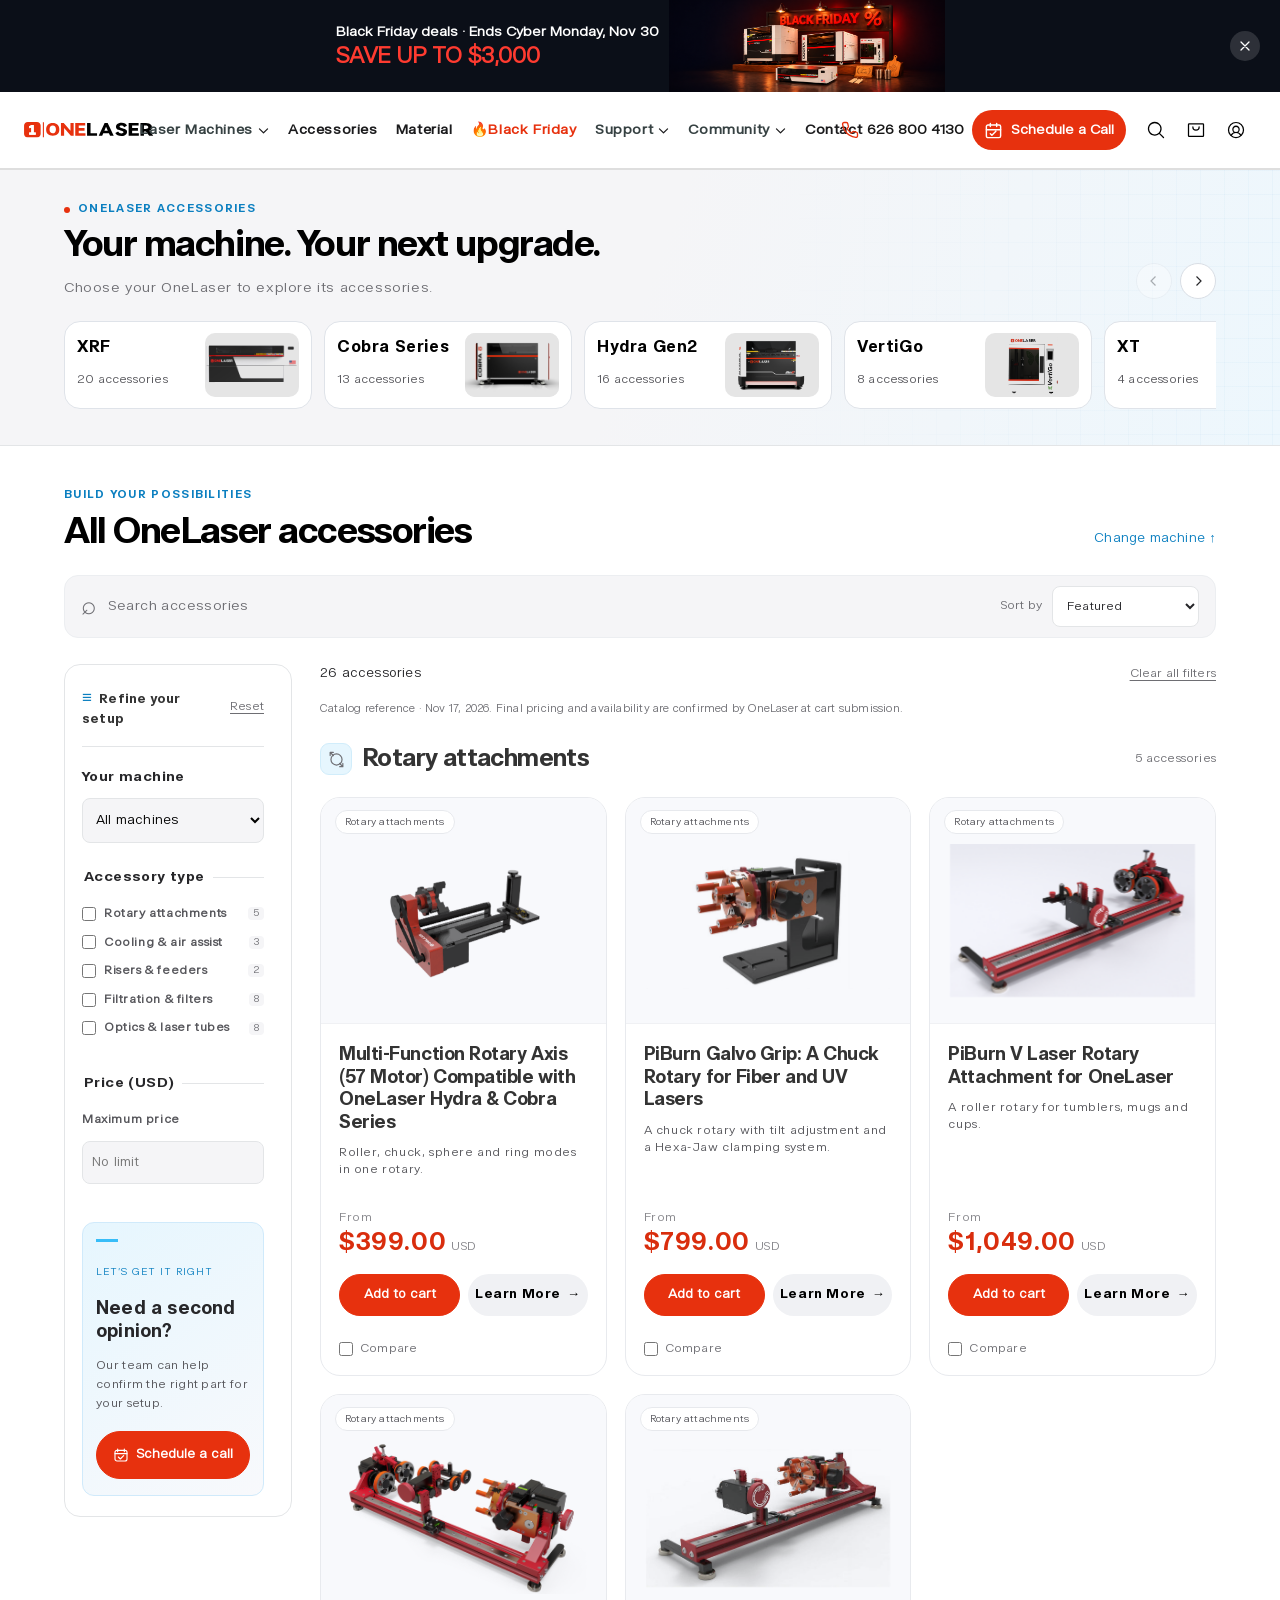
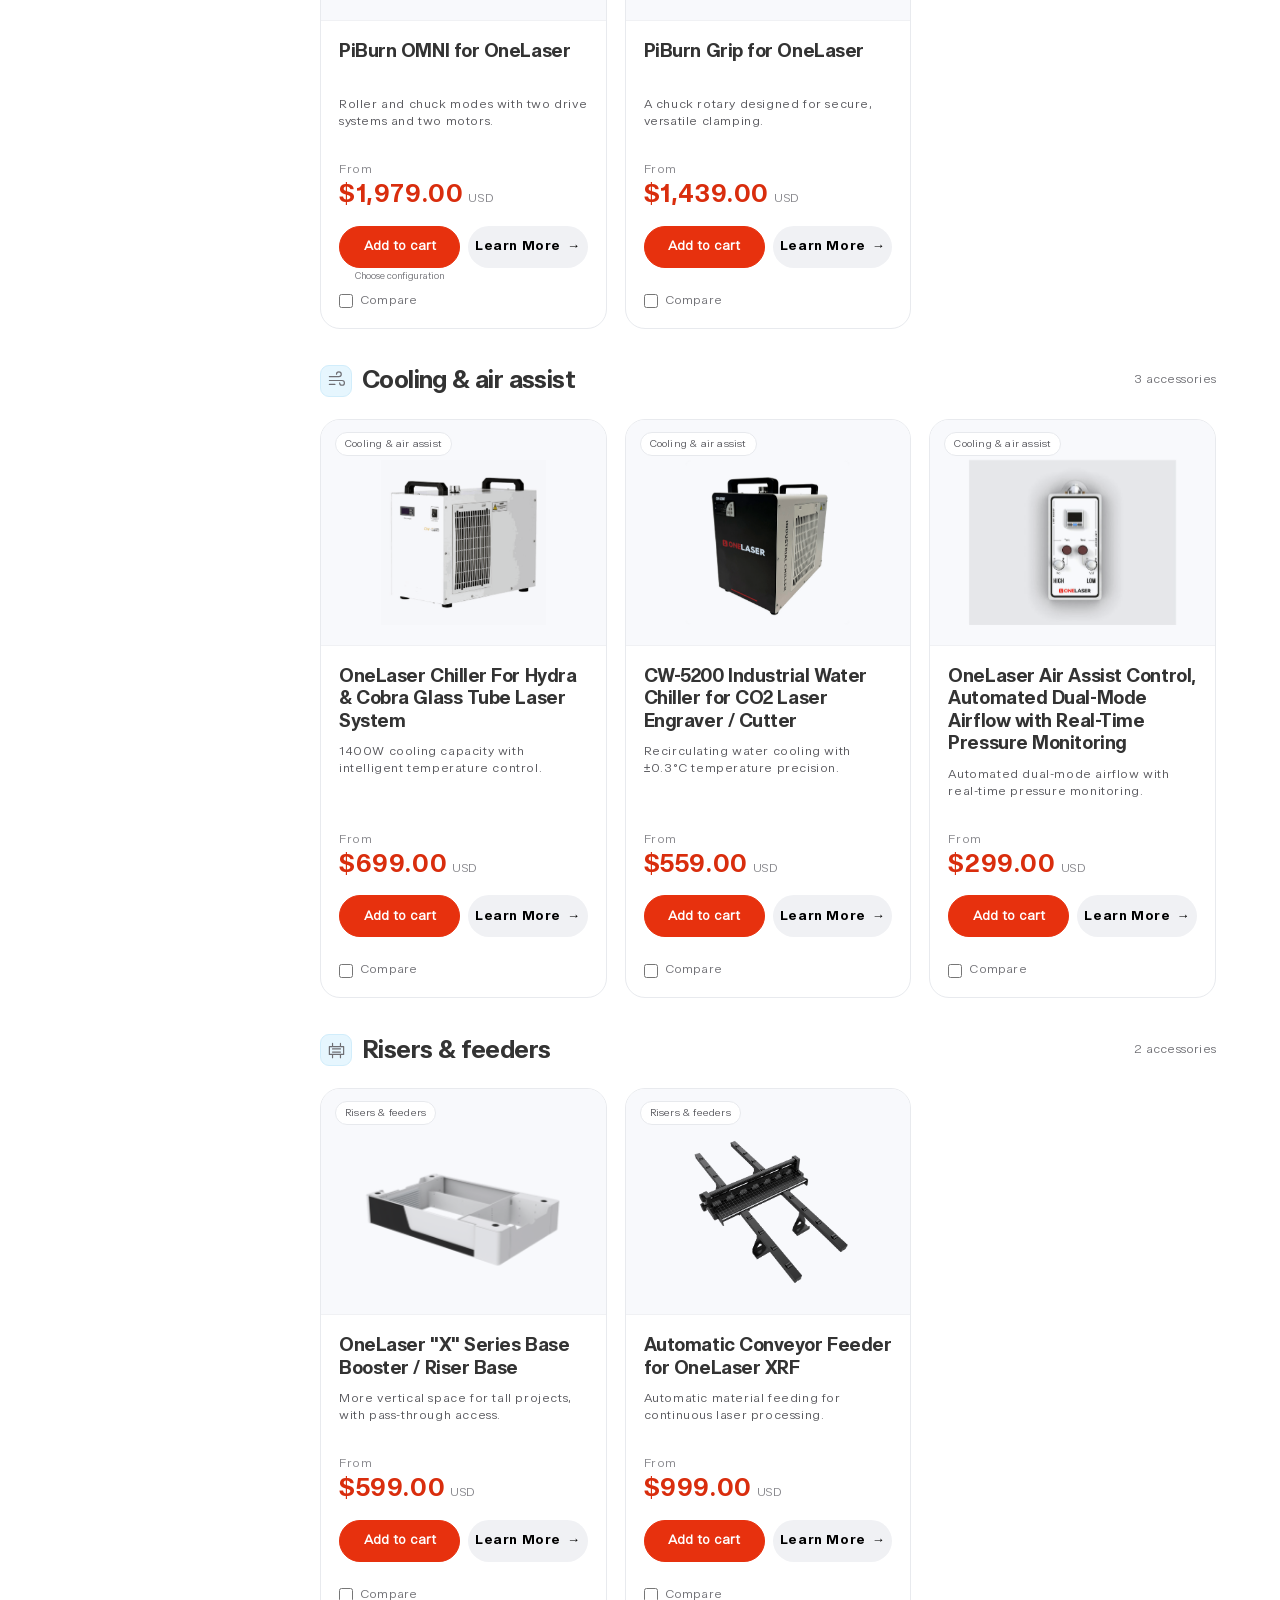
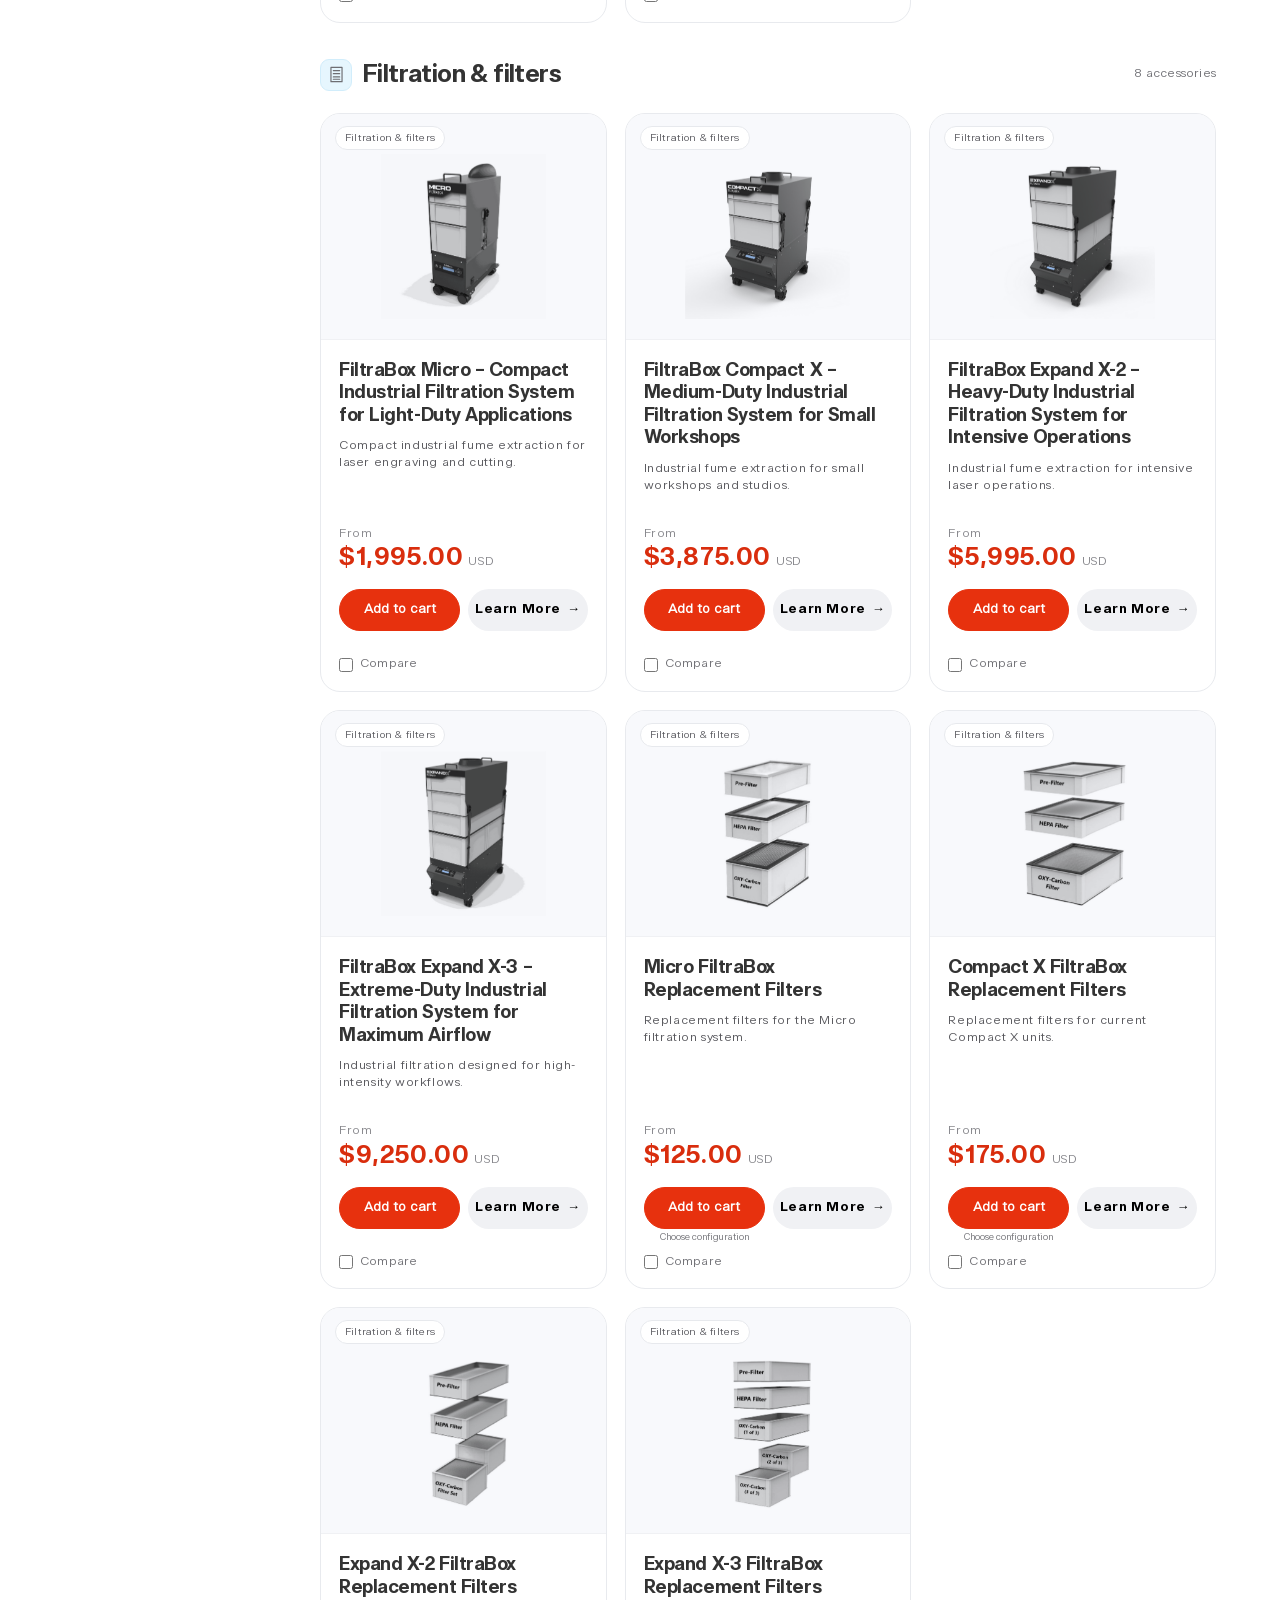
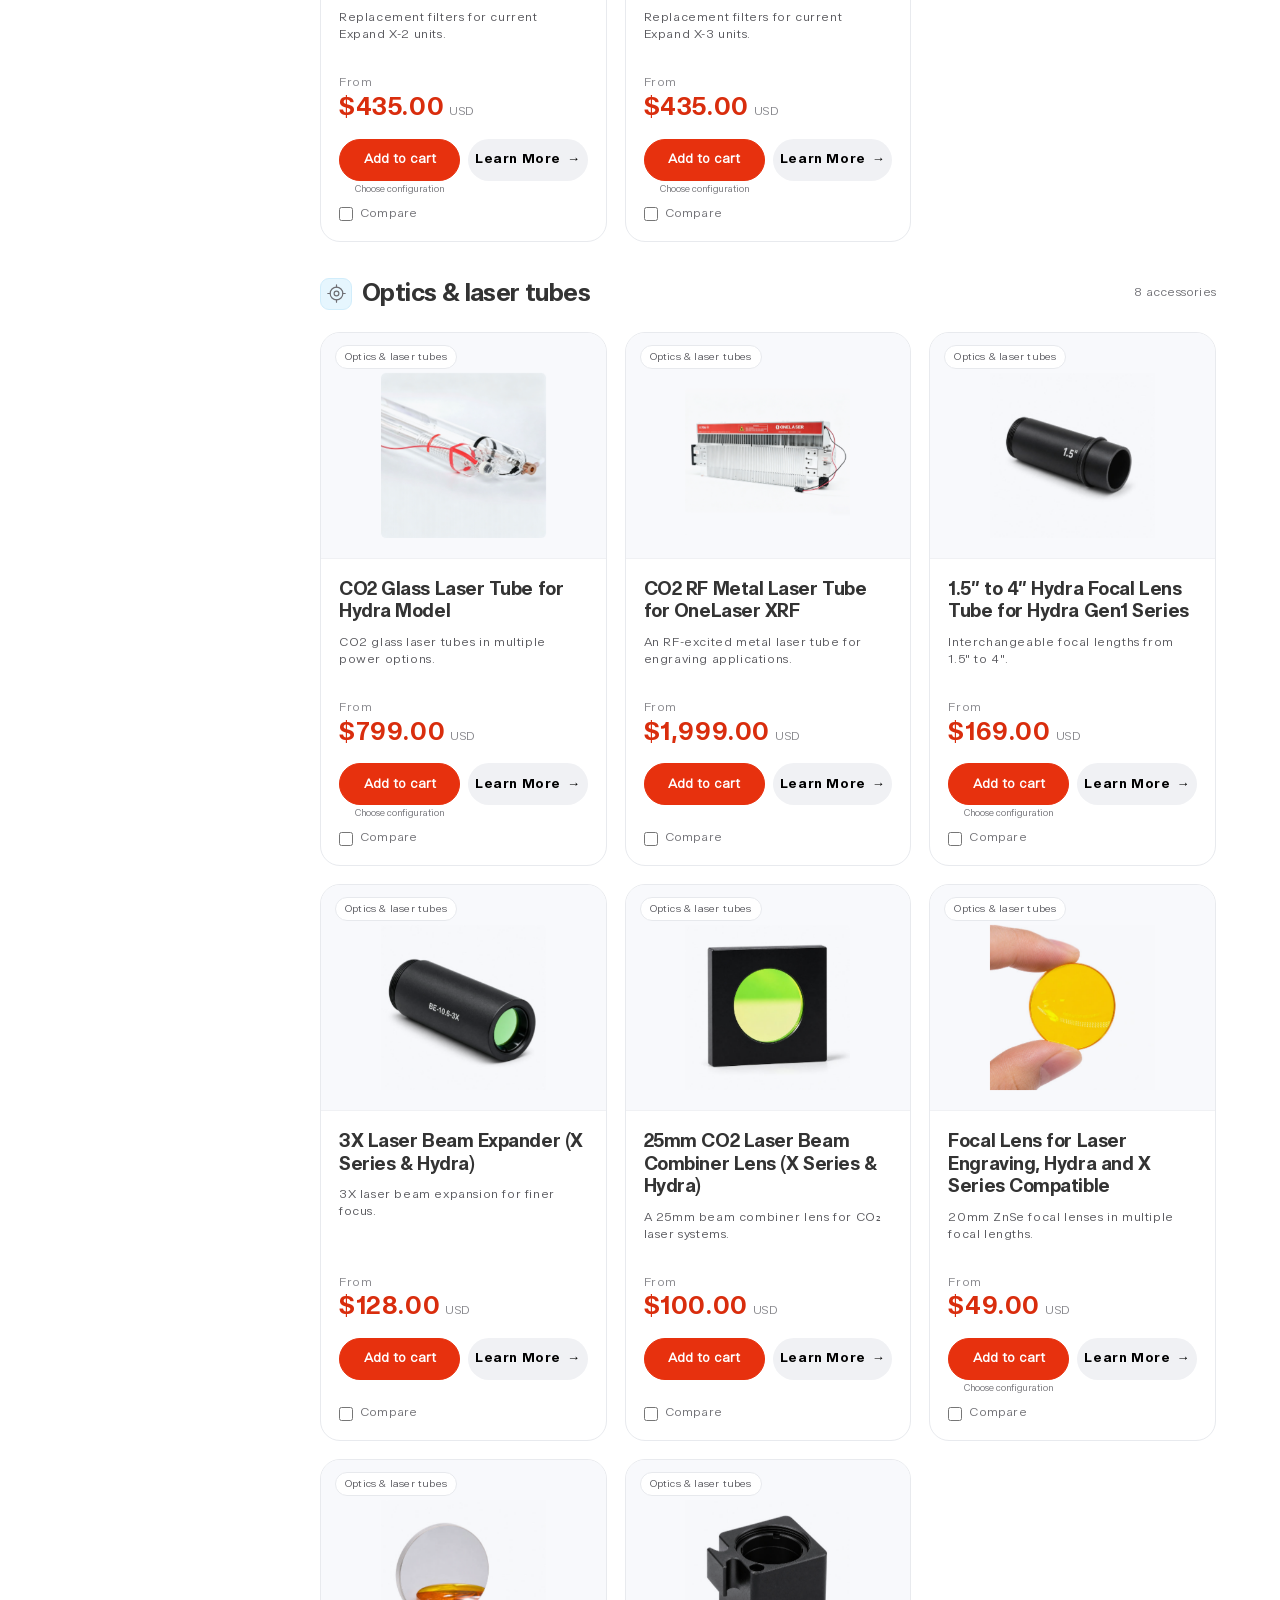
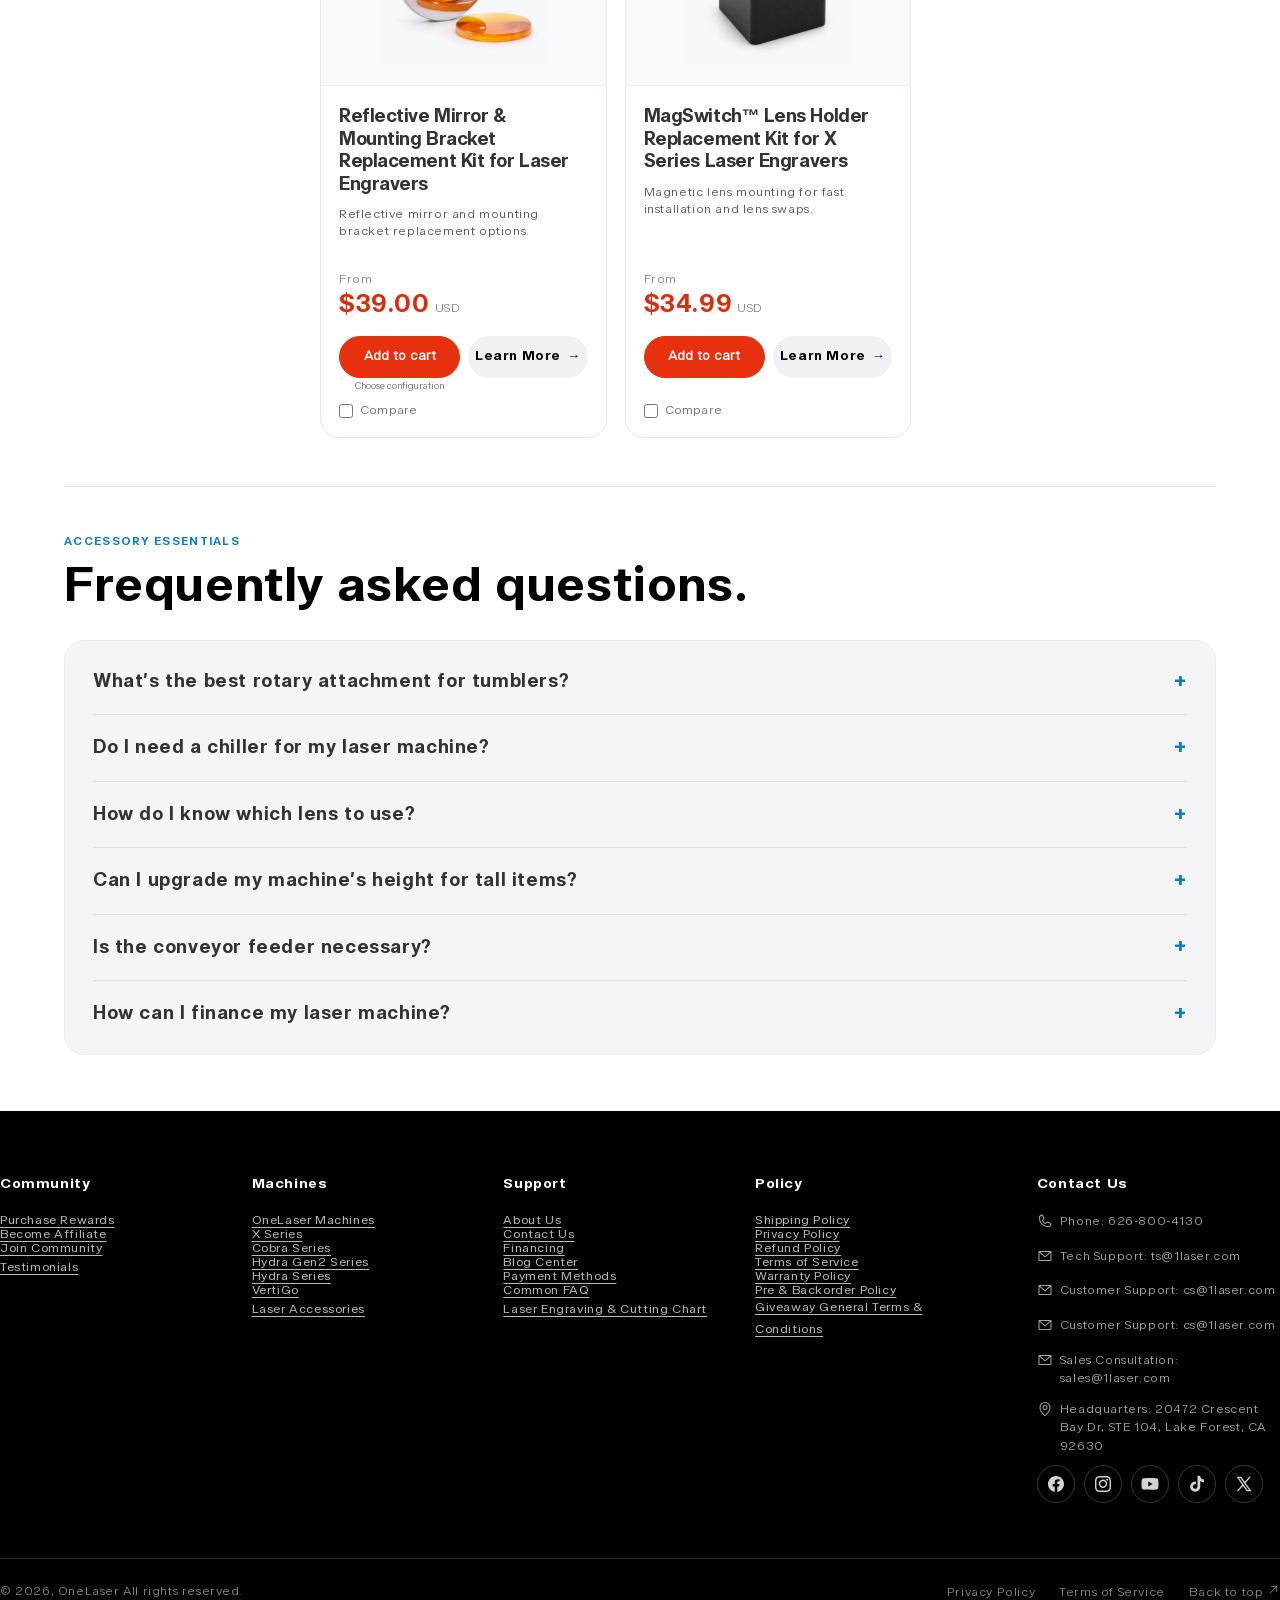
==== commit 9b8db3d9: "Match typography to the live OneLaser storefront" ====
--- a/index.html
+++ b/index.html
@@ -1,4 +1,4 @@
-<!doctype html><html lang="en"><head><meta charset="utf-8"><meta name="viewport" content="width=device-width, initial-scale=1"><title>Laser Accessories | OneLaser</title><meta name="description" content="Explore OneLaser rotaries, cooling, filtration and optics. Start with your machine and check setup requirements before you order."><link rel="stylesheet" href="assets/accessories.css"><link rel="stylesheet" href="assets/accessories-store.css"><script defer src="assets/accessories-data.js"></script><link rel="stylesheet" href="assets/site-shell.css"><script defer src="assets/site-shell.js"></script><script defer src="assets/accessories.js?v=20261124-category-filters"></script></head><body>
+<!doctype html><html lang="en"><head><meta charset="utf-8"><meta name="viewport" content="width=device-width, initial-scale=1"><title>Laser Accessories | OneLaser</title><meta name="description" content="Explore OneLaser rotaries, cooling, filtration and optics. Start with your machine and check setup requirements before you order."><link rel="stylesheet" href="assets/accessories.css"><link rel="stylesheet" href="assets/accessories-store.css?v=20261124-official-type"><link rel="stylesheet" href="assets/accessories-typography.css?v=20261124-official-type"><script defer src="assets/accessories-data.js"></script><link rel="stylesheet" href="assets/site-shell.css"><script defer src="assets/site-shell.js"></script><script defer src="assets/accessories.js?v=20261124-category-filters"></script></head><body>
 <a class="skip" href="#machine-picker">Skip to machine selection</a><iframe class="site-chrome" data-site-shell="header" title="OneLaser website navigation" src="preview/site-header.html" scrolling="no"></iframe>
 <main>
 <section class="machine-section" id="machine-picker"><div class="wrap"><div class="section-head"><div><p class="eyebrow">ONELASER ACCESSORIES</p><h1>Your machine. <span>Your next upgrade.</span></h1><p class="picker-intro">Choose your OneLaser to explore its accessories.</p></div><div class="picker-controls" aria-label="Scroll machine choices"><button type="button" id="machines-prev" aria-label="Previous machine choices" aria-controls="machines"><svg viewBox="0 0 24 24" fill="none" stroke="currentColor" stroke-width="1.6" aria-hidden="true"><path d="m14 6-6 6 6 6"/></svg></button><button type="button" id="machines-next" aria-label="Next machine choices" aria-controls="machines"><svg viewBox="0 0 24 24" fill="none" stroke="currentColor" stroke-width="1.6" aria-hidden="true"><path d="m10 6 6 6-6 6"/></svg></button></div></div><div id="machines" class="machines" role="group" aria-label="Choose your machine"></div></div></section>
--- a/assets/accessories-store.css
+++ b/assets/accessories-store.css
@@ -1,7 +1,6 @@
 /* OneLaser Store visual system. Reference: alexli-stack/store, 2026-11-23.
-   Shared tokens: Poppins, brand red, sky-blue assistance, neutral product surfaces. */
-@import url("fonts/poppins.css");
-:root{--brand:#e7310e;--brand-dark:#c9290b;--brand-soft:#fff1ed;--accent:var(--brand);--accent-deep:var(--brand-dark);--sky:#38bdf8;--sky-ink:#0b7fc0;--sky-soft:#e6f6fe;--ink:#1a1a1a;--title:#262629;--muted:#6e6e73;--line:#e3e5e7;--soft:#f5f5f7;--tile:#f8f9fc;--font:Poppins,Roboto,system-ui,'Segoe UI',sans-serif}
+   Shared colors and surfaces; typography follows the live 1laser.com site. */
+:root{--brand:#e7310e;--brand-dark:#c9290b;--brand-soft:#fff1ed;--accent:var(--brand);--accent-deep:var(--brand-dark);--sky:#38bdf8;--sky-ink:#0b7fc0;--sky-soft:#e6f6fe;--ink:#1a1a1a;--title:#262629;--muted:#6e6e73;--line:#e3e5e7;--soft:#f5f5f7;--tile:#f8f9fc;--font:Certia,sans-serif}
 html{scroll-padding-top:24px;overflow-x:clip;overscroll-behavior-x:none}
 body{font-family:var(--font);font-size:14px;font-weight:400;line-height:1.6;letter-spacing:0;background:#fff;color:var(--ink);-webkit-font-smoothing:antialiased;overflow-x:clip}
 button,input,select,summary{font-family:var(--font)}
--- a/assets/accessories-typography.css
+++ b/assets/accessories-typography.css
@@ -0,0 +1,70 @@
+/* Official OneLaser typography. Live computed styles checked 2026-11-24.
+   Collection roles use their live equivalents; mobile product titles fit the existing two-column cards. */
+@import url('fonts/certia.css');
+:root{--font:Certia,sans-serif;--font-heading:Certia-ExtraBold,Certia,sans-serif;--type-text:#333;--type-secondary:#55555a;--type-muted:#86868b;--type-price:#d92d0d}
+body{font-family:var(--font);font-size:16px;font-weight:400;line-height:1.8;letter-spacing:.6px;color:var(--type-text)}
+button,input,select,summary{font-family:var(--font)}
+h1,h2,h3,.eyebrow,.machine strong,.category-heading,.filter-heading strong,legend,.filter-label{font-family:var(--font-heading)}
+.machine-section h1,.catalog-section h2{font-size:36px;font-weight:700;line-height:1.15;letter-spacing:-1.44px;color:#000}
+.eyebrow{font-size:11px;font-weight:700;line-height:1.4;letter-spacing:1.3px}
+.picker-intro{font-size:14px;line-height:1.6;letter-spacing:.6px}
+.machine strong{font-size:16px;font-weight:900;line-height:1.3;letter-spacing:.6px;color:#000}
+.machine,.machine:first-child{flex-basis:248px;min-width:248px}
+.machine-copy{min-width:116px}
+.machine small{font-size:12px;font-weight:400;line-height:1.4;letter-spacing:.2px;color:var(--type-secondary)}
+.text-link,#change-machine{font-size:13px;font-weight:400;line-height:1.5;letter-spacing:.2px}
+.search input{font-size:14px;line-height:1.6;letter-spacing:.4px}
+.sort,.sort select{font-size:12px;line-height:1.5;letter-spacing:.2px}
+.filter-heading strong{font-size:13px;font-weight:700;letter-spacing:.2px}
+button[data-reset],.results-line button{font-size:12px;line-height:1.5;letter-spacing:.2px}
+.filter-label,legend{font-size:14px;font-weight:400;line-height:1.5;letter-spacing:.4px}
+#machine-select,#max-price{font-size:13px;line-height:1.5;letter-spacing:.2px}
+fieldset label{font-size:12px;font-weight:700;line-height:1.3;letter-spacing:.6px;color:var(--type-secondary)}
+fieldset label small{font-size:10px;font-weight:400;letter-spacing:.2px}
+.help-card>span{font-family:var(--font);font-size:10px;font-weight:400;line-height:1.5;letter-spacing:1px}
+.help-card h3{font-size:18px;font-weight:700;line-height:1.3;letter-spacing:.2px}
+.help-card p{font-size:12px;font-weight:400;line-height:1.6;letter-spacing:.3px;color:var(--type-secondary)}
+.help-card .booking-cta{font-family:var(--font);font-size:13px;font-weight:700;line-height:20px;letter-spacing:normal;white-space:nowrap}
+.help-card .booking-cta .booking-copy{font:inherit;letter-spacing:normal;white-space:nowrap}
+.results-line{font-size:13px;line-height:1.5;letter-spacing:.2px}
+.results-line p{font-weight:400}
+.chips button{font-size:12px;font-weight:400;line-height:1.5;letter-spacing:.2px}
+.snapshot-note{font-size:11px;font-weight:400;line-height:1.6;letter-spacing:.2px}
+.category-heading h3{font-size:24px;font-weight:700;line-height:1.3;letter-spacing:-.6px;color:var(--type-text)}
+.category-heading>span:last-child{font-family:var(--font);font-size:12px;font-weight:400;line-height:1.4;letter-spacing:.2px}
+.product h3{font-family:var(--font-heading);font-size:18px;font-weight:800;line-height:1.25;letter-spacing:-.45px;color:var(--type-text)}
+.product h3 a{color:inherit}
+.product-description{font-family:var(--font);font-size:12px;font-weight:400;line-height:1.42;letter-spacing:.6px;color:var(--type-secondary)}
+.product-type{font-size:10px;font-weight:400;line-height:1.4;letter-spacing:.2px}
+.product-bottom .price{font-family:var(--font-heading);font-size:24px;font-weight:800;line-height:1;letter-spacing:.6px;color:var(--type-price)}
+.product-bottom .price small{font-family:var(--font);font-size:12px;font-weight:400;line-height:1.4;letter-spacing:.6px;color:var(--type-muted)}
+.quick-cart .button,.configure-cart,.purchase-actions>.button{font-family:var(--font);font-size:13px;font-weight:800;line-height:1.2;letter-spacing:normal}
+.purchase-actions .learn-more{font-family:var(--font-heading);font-size:13px;font-weight:800;line-height:1.2;letter-spacing:.6px;color:#000}
+.compare-check{font-size:12px;font-weight:400;line-height:1.4;letter-spacing:.2px}
+.options-note{font-size:9px;font-weight:400;line-height:1.4;letter-spacing:0}
+.guidance h2{font-size:48px;font-weight:700;line-height:1.15;letter-spacing:.6px;color:#000}
+.faqs summary{font-family:var(--font-heading);font-size:18px;font-weight:700;line-height:1.3;letter-spacing:.6px;color:var(--type-text)}
+.faqs p{font-size:14px;font-weight:400;line-height:1.6;letter-spacing:.6px;color:var(--type-text)}
+.dialog-head h2{font-size:26px;font-weight:700;line-height:1.3;letter-spacing:-.6px}
+#variant-product{font-size:18px;font-weight:700;line-height:1.3;letter-spacing:.2px}
+#variant-form>label{font-size:14px;font-weight:700;line-height:1.5}
+#variant-select,#cart-quantity{font-size:14px;line-height:1.5;letter-spacing:.2px}
+.fine{font-size:12px;font-weight:400;line-height:1.6;letter-spacing:.2px}
+#variant-price,.compare-price-row td{font-family:var(--font-heading);font-size:24px;font-weight:800;letter-spacing:.6px;color:var(--type-price)}
+#variant-form .button,.compare-tray .button{font-family:var(--font);font-size:13px;font-weight:800;line-height:1.2;letter-spacing:normal}
+.compare-tray,table{font-family:var(--font);font-size:13px;line-height:1.6;letter-spacing:.2px}
+@media(max-width:650px){
+ body{font-size:15px;line-height:1.8}
+ .machine-section h1,.catalog-section h2{font-size:26px;line-height:1.15;letter-spacing:-1.04px}
+ .eyebrow{font-size:10px;letter-spacing:1.2px}.picker-intro{font-size:13px;line-height:1.6}
+ .machine,.machine:first-child{flex:0 0 228px;min-width:228px}.machine-copy{min-width:100px}
+ .machine strong{font-size:14px;line-height:1.3;letter-spacing:.6px}.machine small{font-size:11px}
+ #change-machine{font-size:11px;letter-spacing:0}.sort,.sort select{font-size:12px}.search input{font-size:14px}.mobile-filter{font-size:13px;font-weight:700;line-height:1.4;letter-spacing:.2px}
+ fieldset label{font-size:15px;font-weight:400;line-height:1.3;letter-spacing:.6px}.results-line{font-size:12px}.results-line button{font-size:11px}.snapshot-note{font-size:10px;line-height:1.6}
+ .category-heading h3{font-size:20px;line-height:1.3;letter-spacing:-.5px}.category-heading>span:last-child{font-size:10px}
+ .product h3{font-size:16px;line-height:1.25;letter-spacing:-.4px}.product-description{font-size:12px;line-height:1.42}.product-type{font-size:9px}
+ .product-bottom .price{font-size:24px;line-height:1;letter-spacing:.6px}.product-bottom .price small{font-size:12px}.product-bottom .price small:last-child{display:block;margin:4px 0 0}
+ .quick-cart .button,.configure-cart,.purchase-actions>.button,.purchase-actions .learn-more{font-size:13px}.compare-check{font-size:11px}
+ .guidance h2{font-size:32px;line-height:1.15;letter-spacing:.6px}.faqs summary{font-size:17px;line-height:1.3}.faqs p{font-size:14px;line-height:1.6}
+ .dialog-head h2{font-size:22px}.compare-tray{font-size:11px}.compare-tray .button{font-size:11px}
+}
